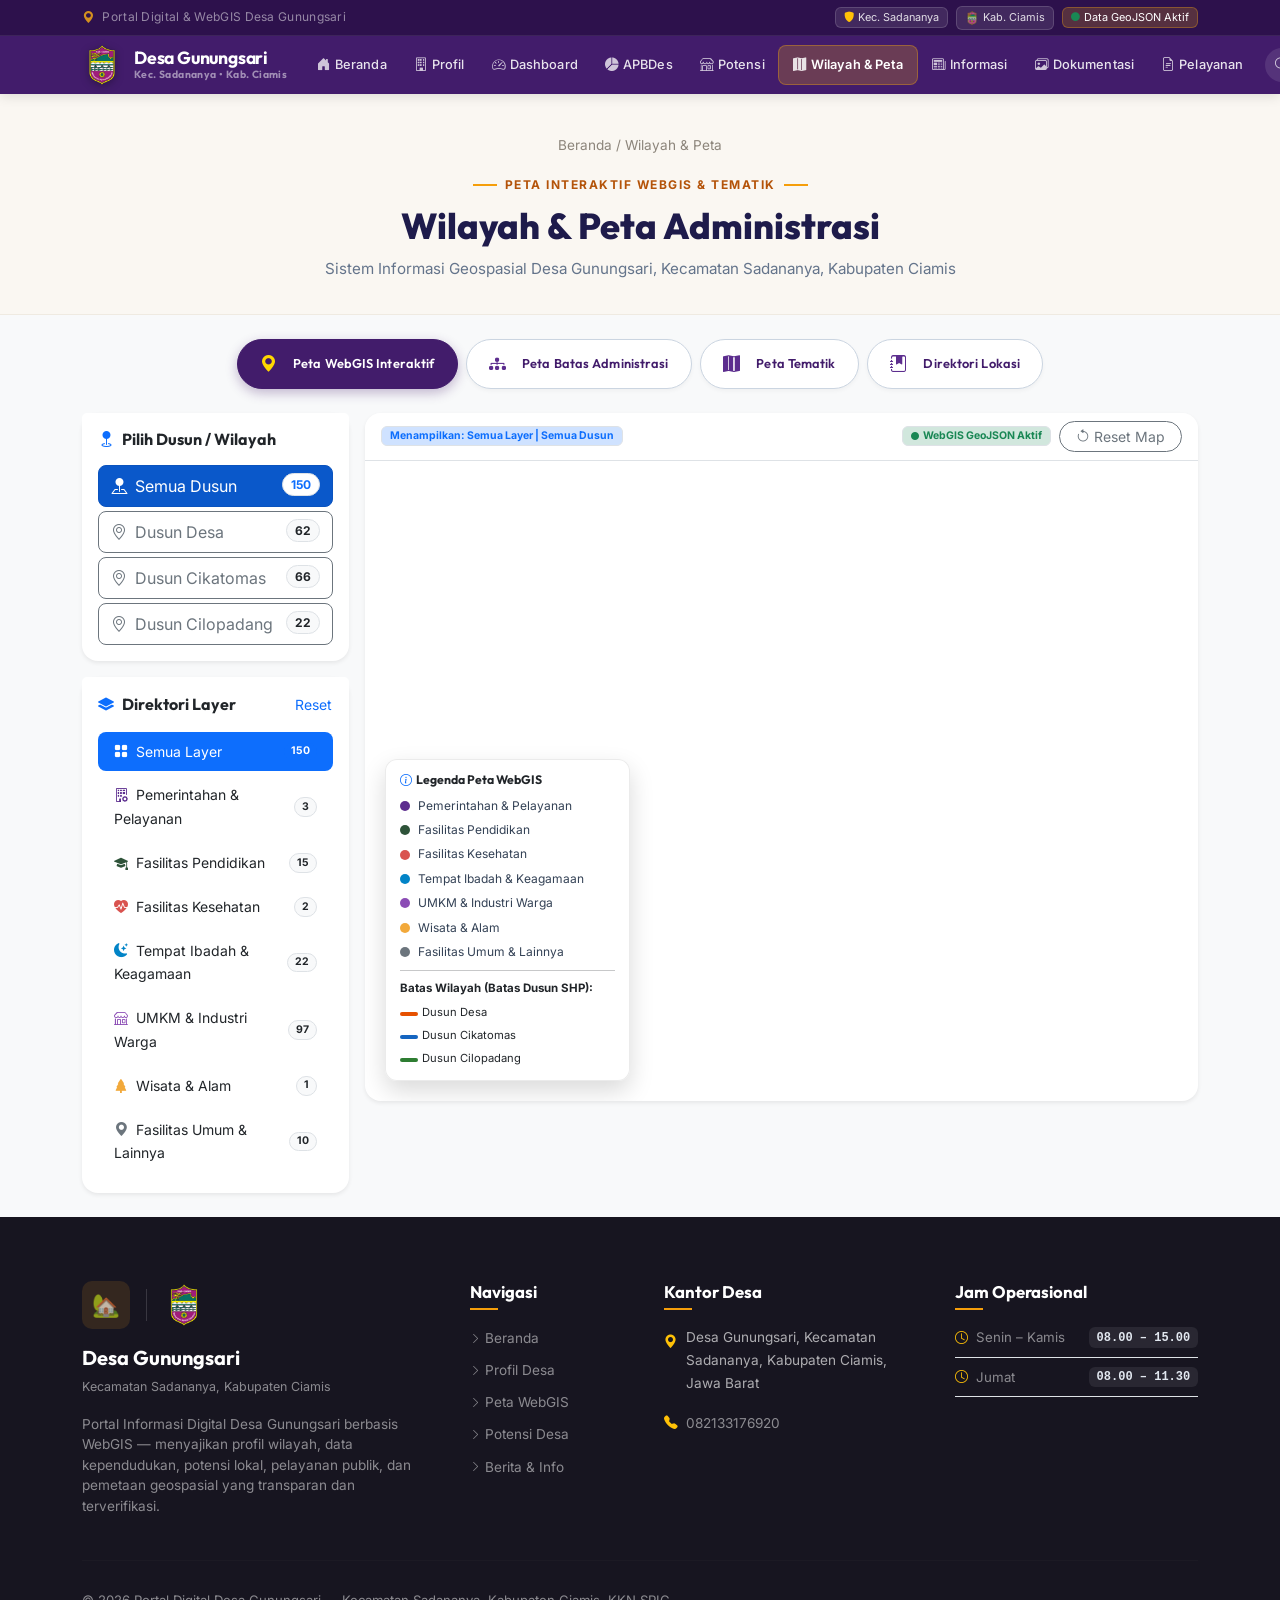
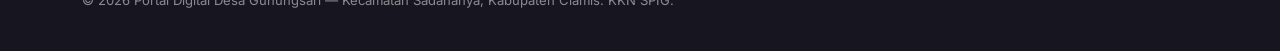
==== peta.html @ 6151893d "Upload website desa" ====
<!DOCTYPE html>
<html lang="id">
<head>
  <meta charset="UTF-8">
  <meta name="viewport" content="width=device-width, initial-scale=1.0">
  <meta name="description" content="Sistem Informasi Geospasial (WebGIS) Desa Gunungsari: Peta interaktif fasilitas umum, UMKM, direktori lokasi, batas dusun GeoJSON, dan poligon kerawanan longsor.">
  <meta name="keywords" content="WebGIS Desa Gunungsari, Peta Interaktif, Batas Dusun, Sadananya, Ciamis, Peta Tematik, UMKM, Fasilitas Umum">
  <meta name="robots" content="index, follow">
  <title>Portal WebGIS &amp; Peta Administrasi — Desa Gunungsari</title>

  <!-- Favicon -->
  <link rel="icon" href="data:image/svg+xml,<svg xmlns=%22http://www.w3.org/2000/svg%22 viewBox=%220 0 100 100%22><text y=%22.9em%22 font-size=%2280%22>🏡</text></svg>">

  <!-- Google Fonts: Outfit + Inter -->
  <link rel="preconnect" href="https://fonts.googleapis.com">
  <link rel="preconnect" href="https://fonts.gstatic.com" crossorigin>
  <link href="https://fonts.googleapis.com/css2?family=Inter:wght@300;400;500;600;700;800&family=Outfit:wght@400;500;600;700;800;900&display=swap" rel="stylesheet">

  <!-- Bootstrap 5 CSS -->
  <link href="https://cdn.jsdelivr.net/npm/bootstrap@5.3.3/dist/css/bootstrap.min.css" rel="stylesheet">

  <!-- Bootstrap Icons -->
  <link href="https://cdn.jsdelivr.net/npm/bootstrap-icons@1.11.3/font/bootstrap-icons.min.css" rel="stylesheet">

  <!-- Leaflet CSS -->
  <link rel="stylesheet" href="https://unpkg.com/leaflet@1.9.4/dist/leaflet.css" />
  <link rel="stylesheet" href="https://unpkg.com/leaflet.markercluster@1.5.3/dist/MarkerCluster.css" />
  <link rel="stylesheet" href="https://unpkg.com/leaflet.markercluster@1.5.3/dist/MarkerCluster.Default.css" />

  <!-- Proj4js: UTM to WGS84 reprojection -->
  <script src="https://cdnjs.cloudflare.com/ajax/libs/proj4js/2.9.0/proj4.min.js"></script>

  <!-- Custom CSS -->
  <link rel="stylesheet" href="assets/css/style.css">

  <style>
  .custom-gis-marker {
    background: transparent !important;
    border: none !important;
  }
  
  /* Permanent RT Label Style */
  .polygon-rt-label {
    background: transparent !important;
    border: none !important;
    color: #FFFFFF !important;
    font-weight: 900 !important;
    font-size: 12px !important;
    font-family: 'Outfit', 'Inter', sans-serif !important;
    text-shadow: 2px 2px 4px #000000, -2px -2px 4px #000000, 2px -2px 4px #000000, -2px 2px 4px #000000, 0 0 6px #000000 !important;
    padding: 0 !important;
    box-shadow: none !important;
    text-transform: uppercase !important;
    white-space: nowrap !important;
    pointer-events: none !important;
  }
  .polygon-rt-label::before { display: none !important; }
  
  .leaflet-popup-content-wrapper { border-radius: 12px; font-family: 'Inter', sans-serif; }
  
  /* Hero section styling */
  .peta-hero-section {
    background: #FAF7F2;
    padding: 2.5rem 0 2rem 0;
    border-bottom: 1px solid #EFEAE1;
  }
  .peta-breadcrumb {
    font-size: 0.85rem;
    color: #8C857B;
    margin-bottom: 0.75rem;
  }
  .peta-breadcrumb a {
    color: #8C857B;
    text-decoration: none;
  }
  .peta-breadcrumb a:hover {
    color: #2D114C;
  }
  .peta-subbadge {
    display: inline-flex;
    align-items: center;
    gap: 0.5rem;
    font-size: 0.75rem;
    font-weight: 700;
    letter-spacing: 1.5px;
    color: #B45309;
    text-transform: uppercase;
    margin-bottom: 0.5rem;
  }
  .peta-subbadge::before, .peta-subbadge::after {
    content: "";
    display: inline-block;
    width: 24px;
    height: 2px;
    background-color: #F59E0B;
  }
  .peta-hero-title {
    font-family: 'Outfit', sans-serif;
    font-weight: 800;
    font-size: 2.25rem;
    color: #1E1B4B;
    margin-bottom: 0.5rem;
  }
  .peta-hero-desc {
    color: #64748B;
    font-size: 0.95rem;
  }

  /* High Contrast Nav Tabs */
  #petaTabs .nav-link {
    background-color: #FFFFFF !important;
    color: #421C6B !important;
    border: 1px solid #CBD5E1 !important;
    font-weight: 600 !important;
    transition: all 0.2s ease-in-out !important;
    box-shadow: 0 2px 4px rgba(0,0,0,0.04) !important;
  }
  #petaTabs .nav-link i {
    color: #5C2D8E !important;
  }
  #petaTabs .nav-link:hover {
    background-color: #F1F5F9 !important;
    color: #2D114C !important;
    border-color: #94A3B8 !important;
  }
  #petaTabs .nav-link.active {
    background-color: #421C6B !important;
    color: #FFFFFF !important;
    border-color: #421C6B !important;
    box-shadow: 0 4px 12px rgba(66, 28, 107, 0.3) !important;
  }
  #petaTabs .nav-link.active i {
    color: #FFD700 !important;
  }
  
  .legend-card-map {
    position: absolute;
    bottom: 20px;
    left: 20px;
    z-index: 1000;
    width: 245px;
    background: rgba(255, 255, 255, 0.95);
    backdrop-filter: blur(8px);
    border-radius: 12px;
    box-shadow: 0 10px 25px rgba(0,0,0,0.15);
    border: 1px solid rgba(0,0,0,0.08);
    padding: 12px 14px;
  }
  .legend-item-row {
    display: flex;
    align-items: center;
    gap: 8px;
    font-size: 0.75rem;
    color: #334155;
    margin-bottom: 4px;
  }
  .legend-color-dot {
    width: 10px;
    height: 10px;
    border-radius: 50%;
    display: inline-block;
    flex-shrink: 0;
  }
  .map-preview-frame {
    background: #0F172A;
    border-radius: 16px;
    padding: 12px;
    position: relative;
    overflow: hidden;
    box-shadow: 0 12px 30px rgba(0,0,0,0.25);
  }
  .map-preview-img {
    width: 100%;
    height: auto;
    max-height: 650px;
    object-fit: contain;
    border-radius: 8px;
    background: #1E293B;
    transition: transform 0.3s ease;
  }
  .map-preview-img:hover {
    cursor: zoom-in;
  }
  </style>
</head>
<body>

<!-- Sticky Header Wrapper -->
<div class="sticky-top-wrapper" style="position:sticky; top:0; z-index:1030;">
  <div class="navbar-topbar" style="background-color:#2D114C; border-bottom:1px solid rgba(255,255,255,0.08); padding:0.35rem 0;">
    <div class="container-fluid container-xl d-flex justify-content-between align-items-center">
      <small class="text-white-50 d-flex align-items-center gap-2" style="font-size:0.75rem; letter-spacing:0.3px;">
        <i class="bi bi-geo-alt-fill text-gold" style="font-size:0.75rem;"></i>
        Portal Digital &amp; WebGIS Desa Gunungsari
      </small>
      <div class="d-flex align-items-center gap-2">
        <span class="badge fw-normal py-1 px-2 d-none d-sm-inline-flex align-items-center gap-1" style="font-size:0.68rem; background:rgba(255,255,255,0.1); border:1px solid rgba(255,255,255,0.15); color:rgba(255,255,255,0.85);">
          <i class="bi bi-shield-fill text-warning" style="font-size:0.65rem;"></i>Kec. Sadananya
        </span>
        <span class="badge fw-normal py-1 px-2 d-none d-sm-inline-flex align-items-center gap-1" style="font-size:0.68rem; background:rgba(255,255,255,0.1); border:1px solid rgba(255,255,255,0.15); color:rgba(255,255,255,0.85);">
          <img src="assets/img/logo-ciamis.png" alt="Ciamis" style="height:14px; max-height:14px; width:auto; vertical-align:middle;">
          Kab. Ciamis
        </span>
        <span class="badge fw-normal py-1 px-2 d-inline-flex align-items-center gap-1" style="font-size:0.68rem; background:rgba(212,144,31,0.25); border:1px solid rgba(212,144,31,0.4); color:#FFFFFF;">
          <i class="bi bi-circle-fill text-success" style="font-size:0.55rem;"></i>Data GeoJSON Aktif
        </span>
      </div>
    </div>
  </div>

  <nav class="navbar navbar-expand-xl navbar-dark" id="mainNavbar" style="background-color:#421C6B !important; padding:0.55rem 0;">
    <div class="container-fluid container-xl">
      <a class="navbar-brand py-0 d-flex align-items-center gap-2" href="index.html">
        <img src="assets/img/logo-ciamis.png" alt="Logo Desa Gunungsari" style="height:40px; max-height:40px; width:auto; filter:drop-shadow(0 2px 4px rgba(0,0,0,0.3));" class="me-1">
        <div class="d-flex flex-column lh-1">
          <span class="fw-bold text-white font-outfit" style="font-size:1.1rem; letter-spacing:-0.2px;">Desa Gunungsari</span>
          <small class="text-white-50" style="font-size:0.65rem; letter-spacing:0.4px; margin-top:3px;">Kec. Sadananya &bull; Kab. Ciamis</small>
        </div>
      </a>

      <button class="navbar-toggler border-0 p-2" type="button" data-bs-toggle="collapse" data-bs-target="#mainNav">
        <span class="navbar-toggler-icon"></span>
      </button>

      <div class="collapse navbar-collapse" id="mainNav">
        <ul class="navbar-nav mx-auto align-items-xl-center my-2 my-xl-0">
          <li class="nav-item"><a class="nav-link" href="index.html"><i class="bi bi-house-door-fill me-1"></i>Beranda</a></li>
          <li class="nav-item"><a class="nav-link" href="profil.html"><i class="bi bi-building me-1"></i>Profil</a></li>
          <li class="nav-item"><a class="nav-link" href="dashboard.html"><i class="bi bi-speedometer2 me-1"></i>Dashboard</a></li>
          <li class="nav-item"><a class="nav-link" href="apbdes.html"><i class="bi bi-pie-chart-fill me-1"></i>APBDes</a></li>
          <li class="nav-item"><a class="nav-link" href="potensi.html"><i class="bi bi-shop me-1"></i>Potensi</a></li>
          <li class="nav-item"><a class="nav-link active" href="peta.html"><i class="bi bi-map-fill me-1"></i>Wilayah &amp; Peta</a></li>
          <li class="nav-item"><a class="nav-link" href="informasi.html"><i class="bi bi-newspaper me-1"></i>Informasi</a></li>
          <li class="nav-item"><a class="nav-link" href="dokumentasi.html"><i class="bi bi-images me-1"></i>Dokumentasi</a></li>
          <li class="nav-item"><a class="nav-link" href="pelayanan.html"><i class="bi bi-file-earmark-text me-1"></i>Pelayanan</a></li>
        </ul>

        <div class="d-flex align-items-center gap-2 mt-2 mt-xl-0 ms-xl-2">
          <a class="nav-link nav-search-btn me-1" href="search.html" title="Cari di Portal"><i class="bi bi-search"></i></a>
          <a class="nav-link navbar-cta ms-xl-1" href="kontak.html"><i class="bi bi-envelope-fill me-1"></i>Kontak</a>
        </div>
      </div>
    </div>
  </nav>
</div>

<!-- Header Hero Title -->
<section class="peta-hero-section text-center">
  <div class="container-fluid container-xl">
    <div class="peta-breadcrumb">
      <a href="index.html">Beranda</a> / <span>Wilayah &amp; Peta</span>
    </div>
    <div class="peta-subbadge">PETA INTERAKTIF WEBGIS &amp; TEMATIK</div>
    <h1 class="peta-hero-title">Wilayah &amp; Peta Administrasi</h1>
    <p class="peta-hero-desc mb-0">Sistem Informasi Geospasial Desa Gunungsari, Kecamatan Sadananya, Kabupaten Ciamis</p>
  </div>
</section>

<!-- Tabs Container -->
<section class="py-4">
  <div class="container-fluid container-xl">

    <!-- Nav Tabs -->
    <ul class="nav nav-pills justify-content-center gap-2 mb-4 flex-wrap" id="petaTabs" role="tablist">
      <li class="nav-item" role="presentation">
        <button class="nav-link active rounded-pill px-4 fw-semibold shadow-sm" id="webgis-tab" data-bs-toggle="tab" data-bs-target="#webgis-pane" type="button" role="tab">
          <i class="bi bi-geo-alt-fill me-2"></i>Peta WebGIS Interaktif
        </button>
      </li>
      <li class="nav-item" role="presentation">
        <button class="nav-link rounded-pill px-4 fw-semibold shadow-sm" id="admin-tab" data-bs-toggle="tab" data-bs-target="#admin-pane" type="button" role="tab">
          <i class="bi bi-diagram-3-fill me-2"></i>Peta Batas Administrasi
        </button>
      </li>
      <li class="nav-item" role="presentation">
        <button class="nav-link rounded-pill px-4 fw-semibold shadow-sm" id="tematik-tab" data-bs-toggle="tab" data-bs-target="#tematik-pane" type="button" role="tab">
          <i class="bi bi-map-fill me-2"></i>Peta Tematik
        </button>
      </li>
      <li class="nav-item" role="presentation">
        <button class="nav-link rounded-pill px-4 fw-semibold shadow-sm" id="direktori-tab" data-bs-toggle="tab" data-bs-target="#direktori-pane" type="button" role="tab">
          <i class="bi bi-journal-bookmark-fill me-2"></i>Direktori Lokasi
        </button>
      </li>
    </ul>

    <div class="tab-content" id="petaTabsContent">

      <!-- TAB 1: PETA WEBGIS INTERAKTIF -->
      <div class="tab-pane fade show active" id="webgis-pane" role="tabpanel">

        <div class="row g-3">
          <!-- Sidebar Filters -->
          <div class="col-lg-3">
            <!-- Card 1: Dusun Filter -->
            <div class="card border-0 shadow-sm rounded-4 mb-3">
              <div class="card-header bg-white py-3 border-bottom-0">
                <h6 class="fw-bold mb-0 text-dark"><i class="bi bi-geo-fill text-primary me-2"></i>Pilih Dusun / Wilayah</h6>
              </div>
              <div class="card-body pt-0">
                <div class="d-grid gap-1" id="dusunBtnGroup">
                  <button class="btn btn-primary py-2 text-start rounded-3 btn-dusun-item d-flex justify-content-between align-items-center active" data-dusun="semua">
                    <span><i class="bi bi-pin-map-fill me-2"></i>Semua Dusun</span>
                    <span class="badge bg-white text-primary border rounded-pill" id="badgeDusunSemua">150</span>
                  </button>
                  <button class="btn btn-outline-secondary py-2 text-start rounded-3 btn-dusun-item d-flex justify-content-between align-items-center" data-dusun="Dusun Desa">
                    <span><i class="bi bi-geo-alt me-2"></i>Dusun Desa</span>
                    <span class="badge bg-light text-dark border rounded-pill" id="badgeDusunDesa">62</span>
                  </button>
                  <button class="btn btn-outline-secondary py-2 text-start rounded-3 btn-dusun-item d-flex justify-content-between align-items-center" data-dusun="Dusun Cikatomas">
                    <span><i class="bi bi-geo-alt me-2"></i>Dusun Cikatomas</span>
                    <span class="badge bg-light text-dark border rounded-pill" id="badgeDusunCikatomas">65</span>
                  </button>
                  <button class="btn btn-outline-secondary py-2 text-start rounded-3 btn-dusun-item d-flex justify-content-between align-items-center" data-dusun="Dusun Cilopadang">
                    <span><i class="bi bi-geo-alt me-2"></i>Dusun Cilopadang</span>
                    <span class="badge bg-light text-dark border rounded-pill" id="badgeDusunCilopadang">23</span>
                  </button>
                </div>
              </div>
            </div>

            <!-- Card 2: Layer Directory Filter -->
            <div class="card border-0 shadow-sm rounded-4">
              <div class="card-header bg-white py-3 border-bottom-0 d-flex justify-content-between align-items-center">
                <h6 class="fw-bold mb-0 text-dark"><i class="bi bi-layers-fill text-primary me-2"></i>Direktori Layer</h6>
                <button class="btn btn-sm btn-link text-decoration-none p-0 small" id="btnResetAllFilters">Reset</button>
              </div>
              <div class="card-body pt-0">
                <div class="list-group list-group-flush border-0" id="katFilterGroup">
                  <button class="list-group-item list-group-item-action d-flex justify-content-between align-items-center rounded-3 border-0 mb-1 active btn-kat-item" data-kat="semua">
                    <span><i class="bi bi-grid-fill me-2"></i>Semua Layer</span>
                    <span class="badge bg-primary rounded-pill" id="badgeSemuaCount">150</span>
                  </button>
                  <button class="list-group-item list-group-item-action d-flex justify-content-between align-items-center rounded-3 border-0 mb-1 btn-kat-item" data-kat="pemerintahan">
                    <span><i class="bi bi-building-gear me-2" style="color:#5C2D8E;"></i>Pemerintahan &amp; Pelayanan</span>
                    <span class="badge bg-light text-dark border rounded-pill" id="badgePemCount">4</span>
                  </button>
                  <button class="list-group-item list-group-item-action d-flex justify-content-between align-items-center rounded-3 border-0 mb-1 btn-kat-item" data-kat="pendidikan">
                    <span><i class="bi bi-mortarboard-fill me-2" style="color:#2E5339;"></i>Fasilitas Pendidikan</span>
                    <span class="badge bg-light text-dark border rounded-pill" id="badgePendCount">15</span>
                  </button>
                  <button class="list-group-item list-group-item-action d-flex justify-content-between align-items-center rounded-3 border-0 mb-1 btn-kat-item" data-kat="kesehatan">
                    <span><i class="bi bi-heart-pulse-fill me-2" style="color:#D9534F;"></i>Fasilitas Kesehatan</span>
                    <span class="badge bg-light text-dark border rounded-pill" id="badgeKesCount">1</span>
                  </button>
                  <button class="list-group-item list-group-item-action d-flex justify-content-between align-items-center rounded-3 border-0 mb-1 btn-kat-item" data-kat="keagamaan">
                    <span><i class="bi bi-moon-stars-fill me-2" style="color:#0284C7;"></i>Tempat Ibadah &amp; Keagamaan</span>
                    <span class="badge bg-light text-dark border rounded-pill" id="badgeAgamaCount">22</span>
                  </button>
                  <button class="list-group-item list-group-item-action d-flex justify-content-between align-items-center rounded-3 border-0 mb-1 btn-kat-item" data-kat="umkm">
                    <span><i class="bi bi-shop me-2" style="color:#8B4CB5;"></i>UMKM &amp; Industri Warga</span>
                    <span class="badge bg-light text-dark border rounded-pill" id="badgeUmkmCount">93</span>
                  </button>
                  <button class="list-group-item list-group-item-action d-flex justify-content-between align-items-center rounded-3 border-0 mb-1 btn-kat-item" data-kat="wisata">
                    <span><i class="bi bi-tree-fill me-2" style="color:#F2A93B;"></i>Wisata &amp; Alam</span>
                    <span class="badge bg-light text-dark border rounded-pill" id="badgeWisataCount">4</span>
                  </button>
                  <button class="list-group-item list-group-item-action d-flex justify-content-between align-items-center rounded-3 border-0 mb-1 btn-kat-item" data-kat="fasilitas_umum">
                    <span><i class="bi bi-geo-alt-fill me-2" style="color:#6C757D;"></i>Fasilitas Umum &amp; Lainnya</span>
                    <span class="badge bg-light text-dark border rounded-pill" id="badgeFasumCount">11</span>
                  </button>
                </div>
              </div>
            </div>
          </div>

          <!-- Main Interactive Map Canvas -->
          <div class="col-lg-9">
            <div class="card border-0 shadow-sm rounded-4 overflow-hidden position-relative">
              <div class="card-header bg-white py-2 px-3 d-flex justify-content-between align-items-center border-bottom">
                <div class="d-flex align-items-center gap-2">
                  <span class="badge bg-primary-subtle text-primary border px-2 py-1" id="activeFilterLabel">Menampilkan: Semua Layer | Semua Dusun</span>
                </div>
                <div class="d-flex align-items-center gap-2">
                  <span class="badge bg-success-subtle text-success border px-2 py-1"><i class="bi bi-circle-fill me-1" style="font-size:0.5rem;"></i>WebGIS GeoJSON Aktif</span>
                  <button class="btn btn-sm btn-outline-secondary rounded-pill px-3" id="btnResetMap"><i class="bi bi-arrow-counterclockwise me-1"></i>Reset Map</button>
                </div>
              </div>

              <!-- Map Container -->
              <div id="mapContainer" style="height: 640px; width: 100%; position: relative;"></div>

              <!-- Floating Map Legend -->
              <div class="legend-card-map">
                <h6 class="fw-bold mb-2 small text-dark d-flex align-items-center gap-1"><i class="bi bi-info-circle text-primary"></i>Legenda Peta WebGIS</h6>
                <div class="legend-item-row"><span class="legend-color-dot" style="background:#5C2D8E;"></span><span>Pemerintahan &amp; Pelayanan</span></div>
                <div class="legend-item-row"><span class="legend-color-dot" style="background:#2E5339;"></span><span>Fasilitas Pendidikan</span></div>
                <div class="legend-item-row"><span class="legend-color-dot" style="background:#D9534F;"></span><span>Fasilitas Kesehatan</span></div>
                <div class="legend-item-row"><span class="legend-color-dot" style="background:#0284C7;"></span><span>Tempat Ibadah &amp; Keagamaan</span></div>
                <div class="legend-item-row"><span class="legend-color-dot" style="background:#8B4CB5;"></span><span>UMKM &amp; Industri Warga</span></div>
                <div class="legend-item-row"><span class="legend-color-dot" style="background:#F2A93B;"></span><span>Wisata &amp; Alam</span></div>
                <div class="legend-item-row"><span class="legend-color-dot" style="background:#6C757D;"></span><span>Fasilitas Umum &amp; Lainnya</span></div>
                <hr class="my-2">
                <div class="fw-bold text-dark mb-1" style="font-size:0.72rem;">Batas Wilayah (Batas Dusun SHP):</div>
                <div class="d-flex flex-column gap-1" style="font-size:0.7rem;">
                  <span><span style="display:inline-block;width:18px;height:4px;background:#E65100;border-radius:2px;margin-right:4px;"></span>Dusun Desa</span>
                  <span><span style="display:inline-block;width:18px;height:4px;background:#1565C0;border-radius:2px;margin-right:4px;"></span>Dusun Cikatomas</span>
                  <span><span style="display:inline-block;width:18px;height:4px;background:#2E7D32;border-radius:2px;margin-right:4px;"></span>Dusun Cilopadang</span>
                </div>
              </div>

            </div>
          </div>
        </div>

      </div>

      <!-- TAB 2: PETA BATAS ADMINISTRASI -->
      <div class="tab-pane fade" id="admin-pane" role="tabpanel">
        <div class="card border-0 shadow-sm rounded-4 mb-4">
          <div class="card-header bg-white py-3 d-flex justify-content-between align-items-center flex-wrap gap-2">
            <div>
              <h5 class="fw-bold mb-0 text-dark"><i class="bi bi-diagram-3 text-primary me-2"></i>Peta Batas Administrasi Dusun &amp; RT</h5>
              <small class="text-muted">Interaktif SHP Spasial &amp; Cetak Resmi Peta Batas RT RW Tahun 2026</small>
            </div>

            <!-- Version Switcher -->
            <div class="btn-group rounded-pill p-1 bg-light border" role="group">
              <button type="button" class="btn btn-sm rounded-pill btn-primary px-3 active" id="btnModeInteraktif">
                <i class="bi bi-globe me-1"></i>1. Versi Interaktif WebGIS
              </button>
              <button type="button" class="btn btn-sm rounded-pill btn-outline-secondary px-3" id="btnModeStatis">
                <i class="bi bi-file-earmark-image me-1"></i>2. Versi Peta Statis (Cetak Resmi)
              </button>
            </div>
          </div>

          <div class="card-body p-4">

            <!-- Sub-Pane 1: Versi Interaktif -->
            <div id="viewBatasInteraktif">
              <div class="alert alert-info border-0 rounded-3 d-flex align-items-center gap-2 mb-3">
                <i class="bi bi-info-circle-fill fs-5"></i>
                <div>Data peta interaktif memuat seluruh file Shapefile (SHP): Batas Desa, Batas Dusun, Batas RT (RT 001 - RT 022), dan Batas RW. Gunakan kontrol layer di kanan atas peta untuk menyalakan/mematikan layer.</div>
              </div>
              <div id="mapBatasAdmin" style="height: 580px; width: 100%; border-radius: 16px;"></div>
            </div>

            <!-- Sub-Pane 2: Versi Statis (Peta Cetak Resmi) -->
            <div id="viewBatasStatis" class="d-none">
              <div class="d-flex justify-content-between align-items-center mb-3 flex-wrap gap-2">
                <div>
                  <h5 class="fw-bold text-dark mb-1" id="titleBatasStatis">Peta Batas RT RW Tahun 2026</h5>
                  <p class="text-muted small mb-0">Peta Statis Hasil Pengukuran Administrasi Resmi Desa Gunungsari</p>
                </div>
                <div class="d-flex gap-2">
                  <a id="btnDownloadBatasPDF" href="data/Peta Batas/Peta Batas RT RW Tahun 2026.pdf" target="_blank" class="btn btn-danger rounded-pill px-3 shadow-sm">
                    <i class="bi bi-file-earmark-pdf-fill me-1"></i>Unduh Berkas PDF
                  </a>
                  <button id="btnViewBatasHD" class="btn btn-outline-primary rounded-pill px-3 shadow-sm" onclick="openMapModal('assets/uploads/peta_gambar/Peta Batas RT RW Tahun 2026.png', 'Peta Batas RT RW Tahun 2026')">
                    <i class="bi bi-arrows-angle-expand me-1"></i>Perbesar HD
                  </button>
                </div>
              </div>

              <!-- Static Map Quick Nav Pills -->
              <div class="d-flex gap-2 mb-3 flex-wrap">
                <button class="btn btn-sm btn-primary rounded-pill px-3 btn-statis-switch active" data-title="Peta Batas RT RW Tahun 2026" data-img="assets/uploads/peta_gambar/Peta Batas RT RW Tahun 2026.png" data-pdf="data/Peta Batas/Peta Batas RT RW Tahun 2026.pdf">
                  Peta Batas RT RW 2026
                </button>
                <button class="btn btn-sm btn-outline-secondary rounded-pill px-3 btn-statis-switch" data-title="Peta Batas RW Tahun 2026" data-img="assets/uploads/peta_gambar/Peta Batas RW Tahun 2026.png" data-pdf="data/Peta Batas/Peta Batas RW Tahun 2026.pdf">
                  Peta Batas RW 2026
                </button>
                <button class="btn btn-sm btn-outline-secondary rounded-pill px-3 btn-statis-switch" data-title="Peta Batas Dusun Tahun 2026" data-img="assets/uploads/peta_gambar/Peta Batas Dusun Tahun 2026.png" data-pdf="data/Peta Batas/Peta Batas Dusun Tahun 2026.pdf">
                  Peta Batas Dusun 2026
                </button>
                <button class="btn btn-sm btn-outline-secondary rounded-pill px-3 btn-statis-switch" data-title="Peta Batas Desa Tahun 2026" data-img="assets/uploads/peta_gambar/Peta Batas Desa Tahun 2026.png" data-pdf="data/Peta Batas/Peta Batas Desa Tahun 2026.pdf">
                  Peta Batas Desa 2026
                </button>
              </div>

              <div class="map-preview-frame text-center">
                <img id="imgBatasStatisPreview" src="assets/uploads/peta_gambar/Peta Batas RT RW Tahun 2026.png" alt="Peta Batas RT RW Tahun 2026" class="map-preview-img img-fluid" onclick="openMapModal(this.src, document.getElementById('titleBatasStatis').textContent)">
              </div>
            </div>

          </div>
        </div>
      </div>

      <!-- TAB 3: PETA TEMATIK -->
      <div class="tab-pane fade" id="tematik-pane" role="tabpanel">
        <div class="card border-0 shadow-sm rounded-4 mb-4">
          <div class="card-header bg-white py-3 border-bottom d-flex justify-content-between align-items-center flex-wrap gap-2">
            <div>
              <h5 class="fw-bold mb-0 text-dark"><i class="bi bi-map-fill text-primary me-2"></i>Peta Tematik &amp; Administrasi Desa Gunungsari</h5>
              <p class="text-muted small mb-0 mt-1">Pilih nama peta dari alat seleksi di bawah untuk menampilkan gambar preview HD dan mengunduh format PDF original.</p>
            </div>
            <span class="badge bg-primary-subtle text-primary border px-3 py-2 rounded-pill"><i class="bi bi-layers-fill me-1"></i>13 Berkas Peta Tersedia</span>
          </div>
          <div class="card-body p-4">

            <!-- Selection Tools Card -->
            <div class="card border-0 bg-light rounded-4 p-3 mb-4 border">
              <div class="row g-3 align-items-center">
                <div class="col-lg-5">
                  <label for="selectMapTematik" class="form-label fw-bold text-dark small mb-1"><i class="bi bi-card-checklist text-primary me-1"></i>Pilih Nama Peta Tematik:</label>
                  <select id="selectMapTematik" class="form-select form-select-lg rounded-3 shadow-sm border-primary" style="font-size:0.95rem;">
                    <optgroup label="PETA BATAS ADMINISTRASI">
                      <option value="peta_rt_rw_2026" selected>Peta Batas RT RW Tahun 2026</option>
                      <option value="peta_rw_2026">Peta Batas RW Tahun 2026</option>
                      <option value="peta_dusun_2026">Peta Batas Dusun Tahun 2026</option>
                      <option value="peta_desa_2026">Peta Batas Desa Tahun 2026</option>
                    </optgroup>
                    <optgroup label="PETA PERSEBARAN FASILITAS UMUM">
                      <option value="fasum_desa">Peta Persebaran Fasilitas Umum Desa Gunungsari</option>
                      <option value="fasum_dusun_desa">Peta Persebaran Fasilitas Umum Dusun Desa</option>
                      <option value="fasum_cikatomas">Peta Persebaran Fasilitas Umum Dusun Cikatomas</option>
                      <option value="fasum_cilopadang">Peta Persebaran Fasilitas Umum Dusun Cilopadang</option>
                    </optgroup>
                    <optgroup label="PETA PERSEBARAN UMKM">
                      <option value="umkm_desa">UMKM Desa Gunungsari</option>
                      <option value="umkm_dusun_desa">UMKM Dusun Desa</option>
                      <option value="umkm_cikatomas">UMKM Dusun Cikatomas</option>
                      <option value="umkm_cilopadang">UMKM Dusun Cilopadang</option>
                    </optgroup>
                    <optgroup label="PETA TEMATIK BENCANA">
                      <option value="longsor">Peta Bahaya Longsor</option>
                    </optgroup>
                  </select>
                </div>
                
                <div class="col-lg-7">
                  <label class="form-label fw-bold text-dark small mb-1"><i class="bi bi-filter me-1 text-primary"></i>Kategori Peta Fast-Filter:</label>
                  <div class="d-flex gap-2 flex-wrap" id="tematikCatNav">
                    <button class="btn btn-sm btn-primary rounded-pill px-3 active btn-tematik-cat" data-cat="all">Semua</button>
                    <button class="btn btn-sm btn-outline-secondary rounded-pill px-3 btn-tematik-cat" data-cat="batas">Batas Administrasi</button>
                    <button class="btn btn-sm btn-outline-secondary rounded-pill px-3 btn-tematik-cat" data-cat="fasum">Fasilitas Umum</button>
                    <button class="btn btn-sm btn-outline-secondary rounded-pill px-3 btn-tematik-cat" data-cat="umkm">UMKM</button>
                    <button class="btn btn-sm btn-outline-secondary rounded-pill px-3 btn-tematik-cat" data-cat="longsor">Bahaya Longsor</button>
                  </div>
                </div>
              </div>
            </div>

            <!-- Active Map Viewer Canvas -->
            <div class="card border-0 shadow-sm rounded-4 p-4 border" style="background:#FAF9F6;">
              <div class="d-flex justify-content-between align-items-center mb-3 flex-wrap gap-2">
                <div>
                  <span class="badge bg-primary rounded-pill px-3 py-1 mb-1" id="activeMapCatBadge">Batas Administrasi</span>
                  <h4 class="fw-bold text-dark font-outfit mb-0" id="activeMapTitle">Peta Batas RT RW Tahun 2026</h4>
                  <small class="text-muted" id="activeMapDesc">Peta batas RT dan RW wilayah Desa Gunungsari tahun 2026</small>
                </div>
                <div class="d-flex gap-2">
                  <a id="btnTematikDownloadPdf" href="data/Peta Batas/Peta Batas RT RW Tahun 2026.pdf" target="_blank" class="btn btn-danger rounded-pill px-4 py-2 shadow-sm font-outfit fw-semibold">
                    <i class="bi bi-file-earmark-pdf-fill me-2"></i>Unduh Format PDF
                  </a>
                  <button id="btnTematikExpand" class="btn btn-outline-dark rounded-pill px-3 py-2 shadow-sm" onclick="openMapModal(document.getElementById('imgTematikPreview').src, document.getElementById('activeMapTitle').textContent)">
                    <i class="bi bi-fullscreen me-1"></i>Perbesar HD
                  </button>
                </div>
              </div>

              <div class="map-preview-frame text-center">
                <img id="imgTematikPreview" src="assets/uploads/peta_gambar/Peta Batas RT RW Tahun 2026.png" alt="Preview Peta Tematik" class="map-preview-img img-fluid" onclick="openMapModal(this.src, document.getElementById('activeMapTitle').textContent)">
              </div>
            </div>

          </div>
        </div>
      </div>

      <!-- TAB 4: DIREKTORI LOKASI -->
      <div class="tab-pane fade" id="direktori-pane" role="tabpanel">
        <div class="card border-0 shadow-sm rounded-4 p-4">
          <div class="d-flex justify-content-between align-items-center mb-3 flex-wrap gap-2">
            <div>
              <h4 class="fw-bold mb-0 text-dark"><i class="bi bi-journal-bookmark text-primary me-2"></i>Direktori Lokasi &amp; Fasilitas Publik</h4>
              <small class="text-muted">Daftar spasial UMKM dan Fasilitas Umum Desa Gunungsari (Data GeoJSON UMKM &amp; Fasum)</small>
            </div>
            <div class="d-flex gap-2 align-items-center">
              <input type="text" id="searchDir" class="form-control form-control-md rounded-pill shadow-sm" placeholder="Cari nama lokasi atau dusun..." style="min-width: 280px;">
            </div>
          </div>

          <div class="table-responsive">
            <table class="table table-hover align-middle mb-0" id="dirTable">
              <thead class="table-light">
                <tr>
                  <th style="width:30%;">Nama Lokasi</th>
                  <th style="width:20%;">Kategori</th>
                  <th style="width:20%;">Dusun / Wilayah</th>
                  <th style="width:20%;">Keterangan</th>
                  <th style="width:10%;" class="text-end">Aksi</th>
                </tr>
              </thead>
              <tbody id="dirTableBody">
                <!-- JS Populated -->
              </tbody>
            </table>
          </div>
        </div>
      </div>

    </div>
  </div>
</section>

<!-- Modal Detail Lokasi Popup -->
<div class="modal fade" id="modalDetailLokasi" tabindex="-1" aria-hidden="true">
  <div class="modal-dialog modal-dialog-centered">
    <div class="modal-content border-0 shadow-lg rounded-4 overflow-hidden">
      <div class="modal-header text-white" id="modalHeaderBg" style="background:#5C2D8E;">
        <h5 class="modal-title font-outfit fw-bold d-flex align-items-center gap-2">
          <i id="modalIconClass" class="bi bi-geo-alt-fill"></i>
          <span id="modalNamaLokasi">Detail Lokasi</span>
        </h5>
        <button type="button" class="btn-close btn-close-white" data-bs-dismiss="modal" aria-label="Close"></button>
      </div>
      <div class="modal-body p-4">
        <div class="mb-3 d-flex align-items-center justify-content-between">
          <span class="badge bg-primary rounded-pill px-3 py-1" id="modalKategoriLabel">UMKM</span>
          <small class="text-muted fw-semibold" id="modalDusunVal">Dusun Desa</small>
        </div>

        <div id="modalLongsorAlert" class="alert d-none rounded-3 mb-3">
          <div class="fw-bold" id="modalLongsorLevel">🔴 Tingkat Kerawanan TINGGI</div>
          <small id="modalLongsorNote">Zona ini memiliki risiko longsor yang tinggi.</small>
        </div>

        <p class="text-muted mb-3" id="modalDeskripsiVal">Deskripsi lokasi...</p>

        <div class="bg-light p-3 rounded-3 border mb-3">
          <small class="text-muted d-block mb-1">Koordinat GPS (WGS84):</small>
          <strong class="font-monospace text-dark" id="modalKoordinat">-7.256000, 108.305000</strong>
        </div>

        <div class="d-grid">
          <a href="#" id="btnGoogleMaps" target="_blank" class="btn btn-outline-primary rounded-pill py-2 fw-semibold">
            <i class="bi bi-google me-2"></i>Buka di Google Maps
          </a>
        </div>
      </div>
    </div>
  </div>
</div>

<!-- Modal Image Fullscreen Lightbox -->
<div class="modal fade" id="modalViewImageHD" tabindex="-1" aria-hidden="true">
  <div class="modal-dialog modal-xl modal-dialog-centered">
    <div class="modal-content bg-dark border-0 rounded-4 overflow-hidden">
      <div class="modal-header border-bottom border-secondary text-white py-2">
        <h6 class="modal-title font-outfit fw-bold" id="modalImageHDTitle">Preview Gambar Peta HD</h6>
        <button type="button" class="btn-close btn-close-white" data-bs-dismiss="modal" aria-label="Close"></button>
      </div>
      <div class="modal-body text-center p-2" style="background:#0F172A;">
        <img id="imgHDSource" src="" alt="Map Fullscreen" class="img-fluid rounded" style="max-height:85vh; object-fit:contain;">
      </div>
    </div>
  </div>
</div>

<!-- Footer -->
<footer class="footer-section" role="contentinfo" style="background-color:#171520; color:rgba(255,255,255,0.7); padding-top:4rem; padding-bottom:2.5rem;">
  <div class="container-fluid container-xl">
    <div class="row g-4 g-lg-5 mb-4">
      <div class="col-lg-4 col-md-6">
        <div class="d-flex align-items-center gap-3 mb-3">
          <div style="width:48px; height:48px; background:rgba(212,144,31,0.15); border-radius:10px; display:flex; align-items:center; justify-content:center; font-size:1.4rem; flex-shrink:0;">🏡</div>
          <div style="width:1px; height:32px; background:rgba(255,255,255,0.15);"></div>
          <img src="assets/img/logo-ciamis.png" alt="Logo Kabupaten Ciamis" style="height:42px; width:auto;" title="Kabupaten Ciamis">
        </div>
        <div class="mb-3">
          <h5 class="text-white fw-bold font-outfit mb-1" style="font-size:1.25rem;">Desa Gunungsari</h5>
          <small class="text-white-50" style="font-size:0.78rem;">Kecamatan Sadananya, Kabupaten Ciamis</small>
        </div>
        <p class="small text-white-50 lh-base mb-3" style="font-size:0.85rem;">
          Portal Informasi Digital Desa Gunungsari berbasis WebGIS — menyajikan profil wilayah, data kependudukan, potensi lokal, pelayanan publik, dan pemetaan geospasial yang transparan dan terverifikasi.
        </p>
      </div>

      <div class="col-lg-2 col-md-3 col-6">
        <h6 class="text-white font-outfit fw-bold mb-3 pb-2 position-relative" style="font-size:1.05rem;">
          Navigasi
          <span style="position:absolute; bottom:0; left:0; width:28px; height:2px; background:#F59E0B;"></span>
        </h6>
        <ul class="list-unstyled small d-flex flex-column gap-2 mb-0" style="font-size:0.85rem;">
          <li><a href="index.html" class="text-white-50 text-decoration-none d-inline-flex align-items-center gap-1"><i class="bi bi-chevron-right" style="font-size:0.7rem;"></i> Beranda</a></li>
          <li><a href="profil.html" class="text-white-50 text-decoration-none d-inline-flex align-items-center gap-1"><i class="bi bi-chevron-right" style="font-size:0.7rem;"></i> Profil Desa</a></li>
          <li><a href="peta.html" class="text-white-50 text-decoration-none d-inline-flex align-items-center gap-1"><i class="bi bi-chevron-right" style="font-size:0.7rem;"></i> Peta WebGIS</a></li>
          <li><a href="potensi.html" class="text-white-50 text-decoration-none d-inline-flex align-items-center gap-1"><i class="bi bi-chevron-right" style="font-size:0.7rem;"></i> Potensi Desa</a></li>
          <li><a href="informasi.html" class="text-white-50 text-decoration-none d-inline-flex align-items-center gap-1"><i class="bi bi-chevron-right" style="font-size:0.7rem;"></i> Berita &amp; Info</a></li>
        </ul>
      </div>

      <div class="col-lg-3 col-md-3 col-6">
        <h6 class="text-white font-outfit fw-bold mb-3 pb-2 position-relative" style="font-size:1.05rem;">
          Kantor Desa
          <span style="position:absolute; bottom:0; left:0; width:28px; height:2px; background:#F59E0B;"></span>
        </h6>
        <ul class="list-unstyled small d-flex flex-column gap-3 mb-0" style="font-size:0.85rem; color:rgba(255,255,255,0.65);">
          <li class="d-flex align-items-start gap-2">
            <i class="bi bi-geo-alt-fill text-warning mt-1" style="flex-shrink:0;"></i>
            <span>Desa Gunungsari, Kecamatan Sadananya, Kabupaten Ciamis, Jawa Barat</span>
          </li>
          <li class="d-flex align-items-center gap-2">
            <i class="bi bi-telephone-fill text-warning" style="flex-shrink:0;"></i>
            <a href="tel:082133176920" class="text-white-50 text-decoration-none">082133176920</a>
          </li>
        </ul>
      </div>

      <div class="col-lg-3 col-md-6">
        <h6 class="text-white font-outfit fw-bold mb-3 pb-2 position-relative" style="font-size:1.05rem;">
          Jam Operasional
          <span style="position:absolute; bottom:0; left:0; width:28px; height:2px; background:#F59E0B;"></span>
        </h6>
        <ul class="list-unstyled small d-flex flex-column gap-2 mb-3" style="font-size:0.83rem;">
          <li class="d-flex justify-content-between align-items-center pb-2 border-bottom border-white-10">
            <span class="text-white-50"><i class="bi bi-clock me-2 text-warning"></i>Senin – Kamis</span>
            <span class="badge font-monospace" style="background:rgba(255,255,255,0.08); color:#E2E8F0; font-size:0.75rem;">08.00 – 15.00</span>
          </li>
          <li class="d-flex justify-content-between align-items-center pb-2 border-bottom border-white-10">
            <span class="text-white-50"><i class="bi bi-clock me-2 text-warning"></i>Jumat</span>
            <span class="badge font-monospace" style="background:rgba(255,255,255,0.08); color:#E2E8F0; font-size:0.75rem;">08.00 – 11.30</span>
          </li>
        </ul>
      </div>
    </div>

    <hr style="border-color:rgba(255,255,255,0.08); margin:1.75rem 0;">

    <div class="row align-items-center g-3">
      <div class="col-md-7 text-center text-md-start">
        <p class="mb-0 text-white-50" style="font-size:0.82rem;">
          &copy; 2026 Portal Digital Desa Gunungsari — Kecamatan Sadananya, Kabupaten Ciamis. KKN SPIG.
        </p>
      </div>
    </div>
  </div>
</footer>

<!-- Back to Top Button -->
<button class="btn btn-back-top rounded-circle shadow-lg" id="btnBackTop" aria-label="Kembali ke atas" style="position:fixed; bottom:25px; right:25px; width:44px; height:44px; background:#5C2D8E; color:#FFF; border:none; display:none; z-index:1050; align-items:center; justify-content:center;">
  <i class="bi bi-chevron-up"></i>
</button>
<script src="https://cdn.jsdelivr.net/npm/bootstrap@5.3.3/dist/js/bootstrap.bundle.min.js"></script>
<script src="https://unpkg.com/leaflet@1.9.4/dist/leaflet.js"></script>
<script src="https://unpkg.com/leaflet.markercluster@1.5.3/dist/leaflet.markercluster.js"></script>
<!-- Proj4js for UTM → WGS84 reprojection -->
<script src="https://cdnjs.cloudflare.com/ajax/libs/proj4js/2.9.0/proj4.min.js"></script>

<script>
(function() {
  'use strict';

  // ─── Proj4 Definitions ─────────────────────────────────────────────────────
  if (typeof proj4 !== 'undefined') {
    proj4.defs('EPSG:32749', '+proj=utm +zone=49 +south +datum=WGS84 +units=m +no_defs');
    proj4.defs('EPSG:32748', '+proj=utm +zone=48 +south +datum=WGS84 +units=m +no_defs');
  }

  // ─── UTM → WGS84 Reprojection Helpers ──────────────────────────────────────
  function utmCoordToWgs84(c, epsg) {
    if (typeof proj4 === 'undefined') return c;
    try { return proj4(epsg, 'WGS84', [c[0], c[1]]); } catch(e) { return c; }
  }
  function reprojectRing(ring, epsg) {
    return ring.map(c => utmCoordToWgs84(c, epsg));
  }
  function reprojectGeometry(geom, epsg) {
    if (!geom) return;
    const t = geom.type;
    if      (t === 'Polygon')         geom.coordinates = geom.coordinates.map(r => reprojectRing(r, epsg));
    else if (t === 'MultiPolygon')    geom.coordinates = geom.coordinates.map(p => p.map(r => reprojectRing(r, epsg)));
    else if (t === 'LineString')      geom.coordinates = reprojectRing(geom.coordinates, epsg);
    else if (t === 'MultiLineString') geom.coordinates = geom.coordinates.map(r => reprojectRing(r, epsg));
    else if (t === 'Point')           geom.coordinates = utmCoordToWgs84(geom.coordinates, epsg);
  }
  function reprojectGeoJSON(gj, epsg) {
    if (!gj || !gj.features) return gj;
    const clone = JSON.parse(JSON.stringify(gj));
    clone.features.forEach(f => { if (f.geometry) reprojectGeometry(f.geometry, epsg); });
    return clone;
  }

  // ─── Normalize Boundary Properties ─────────────────────────────────────────
  function normaliseDusunProps(gj) {
    const colors = { 'Dusun Desa': '#E65100', 'Dusun Cikatomas': '#1565C0', 'Dusun Cilopadang': '#2E7D32' };
    (gj.features || []).forEach(f => {
      const p = f.properties || {};
      const name = p.Nama_Dusun || p.NAMA_DUSUN || p.nama_dusun || p.DUSUN || '';
      p.nama_dusun = name;
      p.warna = colors[name] || '#8B4CB5';
    });
    return gj;
  }
  function normaliseRtProps(gj) {
    (gj.features || []).forEach(f => {
      const p = f.properties || {};
      p.nama_rt = p.Nama_RT || p.NAMA_RT || p.RT || p.nama_rt || '';
    });
    return gj;
  }
  function normaliseRwProps(gj) {
    (gj.features || []).forEach((f, idx) => {
      const p = f.properties || {};
      // Try all common field names for RW number
      const rawRw = p.Nama_RW || p.NAMA_RW || p.RW || p.nama_rw || p.Nomor_RW || p.NOMOR_RW || p.No_RW || p.NO_RW || '';
      p.nama_rw = rawRw;
      // Extract numeric RW number for dusun mapping
      const numMatch = String(rawRw).match(/(\d+)/);
      p.rw_num = numMatch ? parseInt(numMatch[1]) : (idx + 1);
    });
    return gj;
  }

  // ─── Build Dusun Boundaries from RW Polygons ───────────────────────────────
  // Dusun Desa = RW 1+2, Cikatomas = RW 3+4, Cilopadang = RW 5+6
  function buildDusunFromRW(rwGeoJSON) {
    if (!rwGeoJSON || !rwGeoJSON.features || !rwGeoJSON.features.length) return null;

    const dusunMap = {
      'Dusun Desa':       { rws: [1, 2], color: '#E65100', features: [] },
      'Dusun Cikatomas':  { rws: [3, 4], color: '#1565C0', features: [] },
      'Dusun Cilopadang': { rws: [5, 6], color: '#2E7D32', features: [] }
    };

    rwGeoJSON.features.forEach(feat => {
      const rwNum = (feat.properties || {}).rw_num;
      if (!rwNum || !feat.geometry) return;
      for (const [dusunName, cfg] of Object.entries(dusunMap)) {
        if (cfg.rws.includes(rwNum)) {
          cfg.features.push(feat);
          break;
        }
      }
    });

    const dusunFeatures = [];
    for (const [dusunName, cfg] of Object.entries(dusunMap)) {
      if (!cfg.features.length) continue;
      // Collect all polygon rings from the RW features for this dusun
      const allPolygons = [];
      cfg.features.forEach(feat => {
        const geom = feat.geometry;
        if (geom.type === 'Polygon') {
          allPolygons.push(geom.coordinates);
        } else if (geom.type === 'MultiPolygon') {
          geom.coordinates.forEach(p => allPolygons.push(p));
        }
      });
      // Represent as MultiPolygon (union-like, visually they form a dusun)
      dusunFeatures.push({
        type: 'Feature',
        properties: { nama_dusun: dusunName, warna: cfg.color },
        geometry: { type: 'MultiPolygon', coordinates: allPolygons }
      });
    }

    if (!dusunFeatures.length) return null;
    return { type: 'FeatureCollection', features: dusunFeatures };
  }

  // ─── Point in Polygon (Ray Casting) ─────────────────────────────────────────
  function pointInRing(point, ring) {
    const x = point[0], y = point[1];
    let inside = false;
    for (let i = 0, j = ring.length - 1; i < ring.length; j = i++) {
      const xi = ring[i][0], yi = ring[i][1];
      const xj = ring[j][0], yj = ring[j][1];
      if (((yi > y) !== (yj > y)) && (x < (xj - xi) * (y - yi) / (yj - yi) + xi)) inside = !inside;
    }
    return inside;
  }
  function pointInPolygon(point, geom) {
    if (!geom) return false;
    if (geom.type === 'Polygon') return pointInRing(point, geom.coordinates[0]);
    if (geom.type === 'MultiPolygon') return geom.coordinates.some(poly => pointInRing(point, poly[0]));
    return false;
  }

  function getDusunFromPolygonOrLat(lng, lat) {
    if (hilyaGeoJsonMap.Batas_Dusun && hilyaGeoJsonMap.Batas_Dusun.features) {
      for (const feat of hilyaGeoJsonMap.Batas_Dusun.features) {
        if (feat.geometry && pointInPolygon([lng, lat], feat.geometry)) {
          return feat.properties.nama_dusun || 'Dusun Desa';
        }
      }
    }
    if (lat > -7.247) return 'Dusun Cilopadang';
    if (lat > -7.254) return 'Dusun Cikatomas';
    return 'Dusun Desa';
  }

  // ─── Map Data Store for Peta Tematik ───────────────────────────────────────
  const tematikMapData = {
    "peta_rt_rw_2026": { title: "Peta Batas RT RW Tahun 2026", category: "Batas Administrasi", desc: "Peta resmi batas RT dan RW Desa Gunungsari tahun 2026", img: "assets/uploads/peta_gambar/Peta Batas RT RW Tahun 2026.png", pdf: "data/Peta Batas/Peta Batas RT RW Tahun 2026.pdf", catKey: "batas" },
    "peta_rw_2026": { title: "Peta Batas RW Tahun 2026", category: "Batas Administrasi", desc: "Peta pembagian batas wilayah Rukun Warga (RW) Desa Gunungsari tahun 2026", img: "assets/uploads/peta_gambar/Peta Batas RW Tahun 2026.png", pdf: "data/Peta Batas/Peta Batas RW Tahun 2026.pdf", catKey: "batas" },
    "peta_dusun_2026": { title: "Peta Batas Dusun Tahun 2026", category: "Batas Administrasi", desc: "Peta pembagian batas kedusunan (Dusun Desa, Dusun Cikatomas, Dusun Cilopadang) 2026", img: "assets/uploads/peta_gambar/Peta Batas Dusun Tahun 2026.png", pdf: "data/Peta Batas/Peta Batas Dusun Tahun 2026.pdf", catKey: "batas" },
    "peta_desa_2026": { title: "Peta Batas Desa Tahun 2026", category: "Batas Administrasi", desc: "Peta batas administrasi utama Desa Gunungsari, Sadananya tahun 2026", img: "assets/uploads/peta_gambar/Peta Batas Desa Tahun 2026.png", pdf: "data/Peta Batas/Peta Batas Desa Tahun 2026.pdf", catKey: "batas" },
    "fasum_desa": { title: "Peta Persebaran Fasilitas Umum Desa Gunungsari", category: "Fasilitas Umum", desc: "Peta lokasi seluruh fasilitas publik & sosial di seluruh wilayah Desa Gunungsari", img: "assets/uploads/peta_gambar/Peta Persebaran Fasilitas Umum Desa Gunungsari.png", pdf: "data/Fasilitas Umum/Peta Persebaran Fasilitas Umum Desa Gunungsari.pdf", catKey: "fasum" },
    "fasum_dusun_desa": { title: "Peta Persebaran Fasilitas Umum Dusun Desa", category: "Fasilitas Umum", desc: "Peta detail fasilitas umum di wilayah Dusun Desa", img: "assets/uploads/peta_gambar/Peta Persebaran Fasilitas Umum Dusun Desa.png", pdf: "data/Fasilitas Umum/Peta Persebaran Fasilitas Umum Dusun Desa.pdf", catKey: "fasum" },
    "fasum_cikatomas": { title: "Peta Persebaran Fasilitas Umum Dusun Cikatomas", category: "Fasilitas Umum", desc: "Peta detail fasilitas umum di wilayah Dusun Cikatomas", img: "assets/uploads/peta_gambar/Peta Persebaran Fasilitas Umum Dusun Cikatomas.png", pdf: "data/Fasilitas Umum/Peta Persebaran Fasilitas Umum Dusun Cikatomas.pdf", catKey: "fasum" },
    "fasum_cilopadang": { title: "Peta Persebaran Fasilitas Umum Dusun Cilopadang", category: "Fasilitas Umum", desc: "Peta detail fasilitas umum di wilayah Dusun Cilopadang", img: "assets/uploads/peta_gambar/Peta Persebaran Fasilitas Umum Dusun Cilopadang.png", pdf: "data/Fasilitas Umum/Peta Persebaran Fasilitas Umum Dusun Cilopadang.pdf", catKey: "fasum" },
    "umkm_desa": { title: "UMKM Desa Gunungsari", category: "UMKM", desc: "Peta sebaran industri kreatif & usaha mikro warga Desa Gunungsari secara menyeluruh", img: "assets/uploads/peta_gambar/UMKM Desa Gunungsari.png", pdf: "data/UMKM/UMKM Desa Gunungsari.pdf", catKey: "umkm" },
    "umkm_dusun_desa": { title: "UMKM Dusun Desa", category: "UMKM", desc: "Peta sebaran UMKM & usaha warga di Dusun Desa", img: "assets/uploads/peta_gambar/UMKM Dusun Desa.png", pdf: "data/UMKM/UMKM Dusun Desa.pdf", catKey: "umkm" },
    "umkm_cikatomas": { title: "UMKM Dusun Cikatomas", category: "UMKM", desc: "Peta sebaran UMKM & usaha warga di Dusun Cikatomas", img: "assets/uploads/peta_gambar/UMKM Dusun Cikatomas.png", pdf: "data/UMKM/UMKM Dusun Cikatomas.pdf", catKey: "umkm" },
    "umkm_cilopadang": { title: "UMKM Dusun Cilopadang", category: "UMKM", desc: "Peta sebaran UMKM & usaha warga di Dusun Cilopadang", img: "assets/uploads/peta_gambar/UMKM Dusun Cilopadang.png", pdf: "data/UMKM/UMKM Dusun Cilopadang.pdf", catKey: "umkm" },
    "longsor": { title: "Peta Bahaya Longsor", category: "Bahaya Longsor", desc: "Peta mitigasi & zonasi kerawanan bahaya longsor Desa Gunungsari", img: "assets/uploads/peta_gambar/Peta Bahaya Longsor.png", pdf: "data/Bahaya Longsor/Peta Bahaya Longsor.pdf", catKey: "longsor" }
  };

  const katConfig = {
    pemerintahan:  { color: '#5C2D8E', icon: 'bi-building-gear', label: 'Pemerintahan & Pelayanan' },
    pendidikan:    { color: '#2E5339', icon: 'bi-mortarboard-fill', label: 'Fasilitas Pendidikan' },
    kesehatan:     { color: '#D9534F', icon: 'bi-heart-pulse-fill', label: 'Fasilitas Kesehatan' },
    keagamaan:     { color: '#0284C7', icon: 'bi-moon-stars-fill', label: 'Tempat Ibadah & Keagamaan' },
    umkm:          { color: '#8B4CB5', icon: 'bi-shop', label: 'UMKM & Industri Warga' },
    wisata:        { color: '#F2A93B', icon: 'bi-tree-fill', label: 'Wisata & Alam' },
    fasilitas_umum:{ color: '#6C757D', icon: 'bi-geo-alt-fill', label: 'Fasilitas Umum & Lainnya' }
  };

  // ─── State ──────────────────────────────────────────────────────────────────
  let allLocations = [];
  let hilyaGeoJsonMap = {};
  let map = null, mapBatasAdmin = null, markerCluster = null;
  let dusunPolygonLayer = null;
  let selectedDusun    = 'semua';
  let selectedKategori = 'semua';

  async function fetchGeoJSON(directPath, fallbackPath) {
    try {
      let r = await fetch(directPath);
      if (r.ok) return await r.json();
    } catch(e) {}
    try {
      let r = await fetch(fallbackPath);
      if (r.ok) return await r.json();
    } catch(e) {}
    return null;
  }

  // ─── Load Datasets ──────────────────────────────────────────────────────────
  async function loadDatasets() {
    try {
      const [resUmkm, resFasum, resBatasDesa, resBatasDusun, resBatasRt, resBatasRw] = await Promise.all([
        fetchGeoJSON('data/umkm.geojson', 'data/UMKM/Geojson UMKM/umkm.geojson'),
        fetchGeoJSON('data/Fasum.geojson', 'data/Fasilitas Umum/Geojson Fasilitas Umum/Fasum.geojson'),
        fetchGeoJSON('data/Batas_Desa.geojson', 'data/Peta Batas/Batas (SHP)/Batas_Desa.geojson'),
        fetchGeoJSON('data/Batas_Dusun.geojson', 'data/Peta Batas/Batas (SHP)/Batas_Dusun.geojson'),
        fetchGeoJSON('data/Batas_RT.geojson', 'data/Peta Batas/Batas (SHP)/Batas_RT.geojson'),
        fetchGeoJSON('data/Batas_RW.geojson', 'data/Peta Batas/Batas (SHP)/Batas_RW.geojson')
      ]);

      // Detect if GeoJSON is already WGS84 (lon in range -180..180) or still UTM (large numbers)
      function isAlreadyWgs84(gj) {
        if (!gj || !gj.features || !gj.features.length) return true;
        const f = gj.features[0];
        if (!f.geometry) return true;
        let coords;
        const g = f.geometry;
        if (g.type === 'Polygon') coords = g.coordinates[0][0];
        else if (g.type === 'MultiPolygon') coords = g.coordinates[0][0][0];
        else return true;
        return coords && Math.abs(coords[0]) <= 180;
      }

      function smartReproject(gj, epsg) {
        if (!gj) return null;
        if (isAlreadyWgs84(gj)) return gj;  // already WGS84, no reprojection needed
        return reprojectGeoJSON(gj, epsg);
      }

      // Load boundary data (already WGS84 if converted by Python script)
      if (resBatasDesa)  hilyaGeoJsonMap.Batas_Desa  = smartReproject(resBatasDesa,  'EPSG:32749');
      if (resBatasRt)    hilyaGeoJsonMap.Batas_RT     = normaliseRtProps(smartReproject(resBatasRt,    'EPSG:32749'));
      if (resBatasRw)    hilyaGeoJsonMap.Batas_RW     = normaliseRwProps(smartReproject(resBatasRw,    'EPSG:32749'));

      // Build Dusun boundaries from RW (RW1+2=Desa, RW3+4=Cikatomas, RW5+6=Cilopadang)
      // This ensures Dusun polygons exactly match RW boundaries with no misalignment
      const dusunFromRw = buildDusunFromRW(hilyaGeoJsonMap.Batas_RW);
      if (dusunFromRw && dusunFromRw.features.length) {
        hilyaGeoJsonMap.Batas_Dusun = dusunFromRw;
        console.log('[GeoJSON] Batas_Dusun built from RW:', dusunFromRw.features.length, 'dusun');
      } else if (resBatasDusun) {
        // Fallback: use original Dusun shapefile
        hilyaGeoJsonMap.Batas_Dusun = normaliseDusunProps(smartReproject(resBatasDusun, 'EPSG:32748'));
        console.log('[GeoJSON] Batas_Dusun: using original shapefile (RW fallback)');
      }

      let locationsList = [];
      let idCounter = 1;

      // 1. UMKM Points (WGS84)
      if (resUmkm && resUmkm.features) {
        resUmkm.features.forEach(feat => {
          const p = feat.properties || {}, geom = feat.geometry || {};
          if (geom.type === 'Point' && geom.coordinates) {
            let lng = geom.coordinates[0], lat = geom.coordinates[1];
            if (lng > 180) lng /= 1e15;
            if (lat < -90) lat /= 1e15;
            const dusun = getDusunFromPolygonOrLat(lng, lat);
            locationsList.push({
              id: idCounter++,
              nama: p.Name || p.nama || 'UMKM',
              kategori: 'umkm',
              dusun: dusun,
              latitude: lat,
              longitude: lng,
              deskripsi: p.description || 'Usaha Mikro Kecil dan Menengah'
            });
          }
        });
      }

      // 2. Fasum Points (Scaled 1e15 -> WGS84)
      if (resFasum && resFasum.features) {
        resFasum.features.forEach(feat => {
          const p = feat.properties || {}, geom = feat.geometry || {};
          if (geom.type === 'Point' && geom.coordinates) {
            let lng = geom.coordinates[0], lat = geom.coordinates[1];
            if (lng > 180) lng /= 1e15;
            if (lat < -90) lat /= 1e15;

            const name = (p.Name || p.nama || '').trim();
            const lower = name.toLowerCase();
            let kat = 'fasilitas_umum';
            if (/sekolah|sdn|mts|paud|ponpes|madrasah|sma|yayasan|kober/i.test(lower)) kat = 'pendidikan';
            else if (/masjid|mushola|musholla|mesjid/i.test(lower)) kat = 'keagamaan';
            else if (/poskesdes|posyandu|puskesmas/i.test(lower)) kat = 'kesehatan';
            else if (/kantor desa|bumdes/i.test(lower)) kat = 'pemerintahan';
            else if (/wisata|tubing|kolam/i.test(lower)) kat = 'wisata';
            else if (/warung|toko|pabrik|bengkel|produksi|penggilingan|seblak|cell|ayam|sandal|depot/i.test(lower)) kat = 'umkm';

            const dusun = getDusunFromPolygonOrLat(lng, lat);
            locationsList.push({
              id: idCounter++,
              nama: name || 'Fasilitas Umum',
              kategori: kat,
              dusun: dusun,
              latitude: lat,
              longitude: lng,
              deskripsi: 'Fasilitas Publik Desa Gunungsari'
            });
          }
        });
      }

      allLocations = locationsList;
    } catch(e) {
      console.error('GeoJSON load error:', e);
    }

    updateCounts();
    initMap();
    filterDirectory();
  }

  // ─── Update Counter Badges ─────────────────────────────────────────────────
  function updateCounts() {
    const counts = { semua: allLocations.length, pemerintahan: 0, pendidikan: 0, kesehatan: 0, keagamaan: 0, umkm: 0, wisata: 0, fasilitas_umum: 0 };
    const dC = { semua: allLocations.length, 'Dusun Desa': 0, 'Dusun Cikatomas': 0, 'Dusun Cilopadang': 0 };

    allLocations.forEach(loc => {
      if (counts[loc.kategori] !== undefined) counts[loc.kategori]++;
      if (dC[loc.dusun] !== undefined) dC[loc.dusun]++;
    });

    const setTxt = (id, txt) => { const el = document.getElementById(id); if (el) el.textContent = txt; };
    setTxt('badgeSemuaCount', counts.semua);
    setTxt('badgePemCount', counts.pemerintahan);
    setTxt('badgePendCount', counts.pendidikan);
    setTxt('badgeKesCount', counts.kesehatan);
    setTxt('badgeAgamaCount', counts.keagamaan);
    setTxt('badgeUmkmCount', counts.umkm);
    setTxt('badgeWisataCount', counts.wisata);
    setTxt('badgeFasumCount', counts.fasilitas_umum);

    setTxt('badgeDusunSemua', dC.semua);
    setTxt('badgeDusunDesa', dC['Dusun Desa']);
    setTxt('badgeDusunCikatomas', dC['Dusun Cikatomas']);
    setTxt('badgeDusunCilopadang', dC['Dusun Cilopadang']);
  }

  // ─── Init Map WebGIS (Tab 1) ───────────────────────────────────────────────
  function initMap() {
    const container = document.getElementById('mapContainer');
    if (!container) return;

    if (map) {
      setTimeout(() => map.invalidateSize(), 200);
      renderMarkers();
      return;
    }

    map = L.map('mapContainer', {
      center: [-7.2540, 108.3085],
      zoom: 14,
      minZoom: 11,
      maxZoom: 19
    });

    const osm = L.tileLayer('https://{s}.tile.openstreetmap.org/{z}/{x}/{y}.png', { attribution: '&copy; OpenStreetMap', maxZoom: 19 }).addTo(map);
    const sat = L.tileLayer('https://server.arcgisonline.com/ArcGIS/rest/services/World_Imagery/MapServer/tile/{z}/{y}/{x}', { attribution: '&copy; Esri World Imagery', maxZoom: 19 });

    // Draw Dusun Polygons Overlay
    if (hilyaGeoJsonMap.Batas_Dusun && hilyaGeoJsonMap.Batas_Dusun.features && hilyaGeoJsonMap.Batas_Dusun.features.length) {
      dusunPolygonLayer = L.geoJSON(hilyaGeoJsonMap.Batas_Dusun, {
        style: feat => {
          const w = (feat.properties && feat.properties.warna) || '#8B4CB5';
          return { color: w, weight: 2.5, opacity: 0.95, fillColor: w, fillOpacity: 0.18 };
        },
        onEachFeature: (feat, layer) => {
          const nm = (feat.properties && feat.properties.nama_dusun) || 'Dusun';
          layer.bindTooltip('<strong>' + nm + '</strong>', { sticky: true, direction: 'top' });
        }
      }).addTo(map);

      try {
        const b = dusunPolygonLayer.getBounds();
        if (b.isValid()) map.fitBounds(b, { padding: [30, 30], maxZoom: 15 });
      } catch(e) {}
    }

    // Marker Cluster
    markerCluster = L.markerClusterGroup({
      maxClusterRadius: 35,
      spiderfyOnMaxZoom: true,
      showCoverageOnHover: false,
      zoomToBoundsOnClick: true,
      polygonOptions: { fillOpacity: 0, opacity: 0, weight: 0 }
    }).addTo(map);

    L.control.layers({ 'Peta Jalan': osm, 'Satelit HD': sat }, {}, { position: 'topright' }).addTo(map);

    renderMarkers();
    setTimeout(() => map.invalidateSize(), 300);
  }

  function createMarkerIcon(kategori) {
    const cfg = katConfig[kategori] || { color: '#6C757D', icon: 'bi-geo-alt-fill' };
    const html = `<div style="background:${cfg.color};width:32px;height:32px;border-radius:50%;border:3px solid #fff;box-shadow:0 3px 10px rgba(0,0,0,0.35);display:flex;align-items:center;justify-content:center;"><i class="bi ${cfg.icon}" style="color:#fff;font-size:13px;"></i></div>`;
    return L.divIcon({ className: 'custom-gis-marker', html, iconSize: [32, 32], iconAnchor: [16, 16] });
  }

  function renderMarkers(zoomToSelectedDusun = false) {
    if (!markerCluster) return;
    markerCluster.clearLayers();

    const filtered = allLocations.filter(loc => {
      const matchDusun = (selectedDusun === 'semua' || loc.dusun === selectedDusun);
      const matchKat   = (selectedKategori === 'semua' || loc.kategori === selectedKategori);
      return matchDusun && matchKat;
    });

    filtered.forEach(loc => {
      const m = L.marker([loc.latitude, loc.longitude], { icon: createMarkerIcon(loc.kategori) });
      m.on('click', () => showDetailModal(loc));
      markerCluster.addLayer(m);
    });

    if (zoomToSelectedDusun && selectedDusun !== 'semua' && dusunPolygonLayer) {
      let targetBounds = null;
      dusunPolygonLayer.eachLayer(layer => {
        const props = layer.feature && layer.feature.properties;
        if (props && props.nama_dusun === selectedDusun) {
          try { targetBounds = layer.getBounds(); } catch(e) {}
        }
      });
      if (targetBounds && targetBounds.isValid()) {
        map.fitBounds(targetBounds, { padding: [40, 40], maxZoom: 16 });
      }
    } else if (zoomToSelectedDusun && selectedDusun === 'semua' && dusunPolygonLayer) {
      try { const b = dusunPolygonLayer.getBounds(); if (b.isValid()) map.fitBounds(b, { padding: [30, 30], maxZoom: 15 }); } catch(e) {}
    }

    const labelEl = document.getElementById('activeFilterLabel');
    if (labelEl) {
      const dLabel = selectedDusun === 'semua' ? 'Semua Dusun' : selectedDusun;
      const kLabel = selectedKategori === 'semua' ? 'Semua Layer' : (katConfig[selectedKategori]?.label || selectedKategori);
      labelEl.textContent = `Menampilkan: ${kLabel} | ${dLabel} (${filtered.length} titik)`;
    }
  }

  function showDetailModal(loc) {
    const cfg = katConfig[loc.kategori] || { color: '#5C2D8E', icon: 'bi-geo-alt-fill', label: loc.kategori };
    document.getElementById('modalNamaLokasi').textContent    = loc.nama || '—';
    document.getElementById('modalKategoriLabel').textContent = cfg.label;
    document.getElementById('modalDusunVal').textContent      = loc.dusun || 'Dusun Desa';
    document.getElementById('modalDeskripsiVal').textContent  = loc.deskripsi || 'Lokasi terverifikasi Desa Gunungsari.';
    document.getElementById('modalKoordinat').textContent     = parseFloat(loc.latitude).toFixed(6) + ', ' + parseFloat(loc.longitude).toFixed(6);
    document.getElementById('btnGoogleMaps').href             = 'https://www.google.com/maps?q=' + loc.latitude + ',' + loc.longitude;
    document.getElementById('modalHeaderBg').style.background = cfg.color;
    document.getElementById('modalIconClass').className       = 'bi ' + cfg.icon;
    new bootstrap.Modal(document.getElementById('modalDetailLokasi')).show();
  }

  function filterDirectory() {
    const term = (document.getElementById('searchDir')?.value || '').toLowerCase();
    const filtered = allLocations.filter(loc => {
      const matchDusun = (selectedDusun === 'semua' || loc.dusun === selectedDusun);
      const matchKat   = (selectedKategori === 'semua' || loc.kategori === selectedKategori);
      const matchTerm  = !term || (loc.nama || '').toLowerCase().includes(term) || (loc.dusun || '').toLowerCase().includes(term);
      return matchDusun && matchKat && matchTerm;
    });
    populateDirectory(filtered);
  }

  function populateDirectory(locations) {
    const tbody = document.getElementById('dirTableBody');
    if (!tbody) return;
    tbody.innerHTML = '';

    if (!locations.length) {
      tbody.innerHTML = '<tr><td colspan="5" class="text-center text-muted py-4"><i class="bi bi-info-circle fs-4 d-block mb-1"></i>Tidak ada data lokasi yang cocok.</td></tr>';
      return;
    }

    locations.forEach(loc => {
      const cfg = katConfig[loc.kategori] || { label: loc.kategori, color: '#5C2D8E' };
      const tr = document.createElement('tr');
      tr.innerHTML = `
        <td><strong class="font-outfit text-dark">${escHtml(loc.nama)}</strong></td>
        <td><span class="badge text-white px-3 py-1" style="background-color:${cfg.color};font-size:11px;">${escHtml(cfg.label)}</span></td>
        <td><small class="fw-semibold text-dark"><i class="bi bi-geo-alt-fill me-1 text-danger"></i>${escHtml(loc.dusun)}</small></td>
        <td><small class="text-muted">${escHtml((loc.deskripsi || '-').substring(0, 50))}</small></td>
        <td class="text-end">
          <button class="btn btn-sm btn-outline-primary rounded-pill btn-focus-map px-3" data-lat="${loc.latitude}" data-lng="${loc.longitude}">
            <i class="bi bi-map-fill me-1"></i>Peta
          </button>
        </td>`;
      tbody.appendChild(tr);
    });

    document.querySelectorAll('.btn-focus-map').forEach(btn => {
      btn.addEventListener('click', function() {
        const lat = parseFloat(this.dataset.lat), lng = parseFloat(this.dataset.lng);
        bootstrap.Tab.getOrCreateInstance(document.getElementById('webgis-tab')).show();
        setTimeout(() => { if (map) map.setView([lat, lng], 17); }, 300);
      });
    });
  }

  // ─── Init Map Batas Administrasi (Tab 2) ──────────────────────────────────
  function initMapBatasAdmin() {
    const container = document.getElementById('mapBatasAdmin');
    if (!container) return;

    if (mapBatasAdmin) {
      setTimeout(() => mapBatasAdmin.invalidateSize(), 200);
      return;
    }

    setTimeout(() => {
      mapBatasAdmin = L.map('mapBatasAdmin', {
        center: [-7.2540, 108.3085], zoom: 14, minZoom: 10, maxZoom: 19
      });

      const osm = L.tileLayer('https://{s}.tile.openstreetmap.org/{z}/{x}/{y}.png', { attribution: '&copy; OpenStreetMap', maxZoom: 19 }).addTo(mapBatasAdmin);
      const sat = L.tileLayer('https://server.arcgisonline.com/ArcGIS/rest/services/World_Imagery/MapServer/tile/{z}/{y}/{x}', { attribution: '&copy; Esri World Imagery', maxZoom: 19 });

      const groupDesa  = L.featureGroup();
      const groupDusun = L.featureGroup();
      const groupRW    = L.featureGroup();
      const groupRT    = L.featureGroup();

      let fitTarget = null;

      if (hilyaGeoJsonMap.Batas_Desa && hilyaGeoJsonMap.Batas_Desa.features && hilyaGeoJsonMap.Batas_Desa.features.length) {
        L.geoJSON(hilyaGeoJsonMap.Batas_Desa, {
          style: { color: '#FFE600', weight: 4.5, opacity: 1, fill: false }
        }).bindTooltip('Batas Desa Gunungsari', { sticky: true }).addTo(groupDesa);
        fitTarget = groupDesa;
      }

      if (hilyaGeoJsonMap.Batas_Dusun && hilyaGeoJsonMap.Batas_Dusun.features && hilyaGeoJsonMap.Batas_Dusun.features.length) {
        L.geoJSON(hilyaGeoJsonMap.Batas_Dusun, {
          style: feat => ({
            color:       (feat.properties && feat.properties.warna) || '#8B4CB5',
            weight:      2.5,
            opacity:     0.9,
            fillColor:   (feat.properties && feat.properties.warna) || '#8B4CB5',
            fillOpacity: 0.18
          }),
          onEachFeature: (feat, layer) => {
            const nm = (feat.properties && feat.properties.nama_dusun) || 'Dusun';
            layer.bindTooltip('<strong>' + nm + '</strong>', { sticky: true });
          }
        }).addTo(groupDusun);
        if (!fitTarget) fitTarget = groupDusun;
      }

      if (hilyaGeoJsonMap.Batas_RW && hilyaGeoJsonMap.Batas_RW.features && hilyaGeoJsonMap.Batas_RW.features.length) {
        L.geoJSON(hilyaGeoJsonMap.Batas_RW, {
          style: { color: '#00B4D8', weight: 2, opacity: 0.85, fill: false },
          onEachFeature: (feat, layer) => {
            const rw = (feat.properties && feat.properties.nama_rw) || 'RW';
            layer.bindTooltip('Batas ' + rw, { sticky: true });
          }
        }).addTo(groupRW);
      }

      if (hilyaGeoJsonMap.Batas_RT && hilyaGeoJsonMap.Batas_RT.features && hilyaGeoJsonMap.Batas_RT.features.length) {
        L.geoJSON(hilyaGeoJsonMap.Batas_RT, {
          style: { color: '#FFD700', weight: 1.8, opacity: 0.95, fillColor: '#FFD700', fillOpacity: 0.18 },
          onEachFeature: (feat, layer) => {
            const p = feat.properties || {};
            const rtText = p.nama_rt || p.Nama_RT || p.NAMA_RT || 'RT';
            layer.bindTooltip(rtText, { permanent: true, direction: 'center', className: 'polygon-rt-label' });
            layer.bindPopup('<div class="p-2"><h6 class="fw-bold mb-1">' + rtText + '</h6></div>');
          }
        }).addTo(groupRT);
        if (!fitTarget) fitTarget = rtGeo;
      }

      [groupDesa, groupDusun, groupRW, groupRT].forEach(g => g.addTo(mapBatasAdmin));

      if (fitTarget) {
        try {
          const b = fitTarget.getBounds();
          if (b.isValid()) mapBatasAdmin.fitBounds(b, { padding: [25, 25] });
          else mapBatasAdmin.setView([-7.2540, 108.3085], 14);
        } catch(e) { mapBatasAdmin.setView([-7.2540, 108.3085], 14); }
      }

      L.control.layers(
        { 'Peta Jalan': osm, 'Satelit HD': sat },
        {
          'Batas Desa Utama': groupDesa,
          'Batas Dusun': groupDusun,
          'Batas RW': groupRW,
          'Batas RT (Label Permanen)': groupRT
        },
        { position: 'topright', collapsed: false }
      ).addTo(mapBatasAdmin);

      setTimeout(() => mapBatasAdmin.invalidateSize(), 300);
    }, 250);
  }

  // ─── Init Tematik Selector (Tab 3) ─────────────────────────────────────────
  function initTematikSelector() {
    const selectEl = document.getElementById('selectMapTematik');
    if (!selectEl) return;

    function updateTematikDisplay(mapKey) {
      const data = tematikMapData[mapKey];
      if (!data) return;
      document.getElementById('activeMapTitle').textContent = data.title;
      document.getElementById('activeMapDesc').textContent  = data.desc;
      document.getElementById('activeMapCatBadge').textContent = data.category;
      document.getElementById('imgTematikPreview').src      = data.img;
      document.getElementById('imgTematikPreview').alt      = data.title;
      document.getElementById('btnTematikDownloadPdf').href = data.pdf;

      document.querySelectorAll('.btn-tematik-cat').forEach(b => {
        const match = b.dataset.cat === 'all' || b.dataset.cat === data.catKey;
        b.classList.toggle('btn-primary', match);
        b.classList.toggle('btn-outline-secondary', !match);
      });
    }

    selectEl.addEventListener('change', function() { updateTematikDisplay(this.value); });

    document.querySelectorAll('.btn-tematik-cat').forEach(btn => {
      btn.addEventListener('click', function() {
        const cat = this.dataset.cat;
        document.querySelectorAll('.btn-tematik-cat').forEach(b => { b.classList.remove('active','btn-primary'); b.classList.add('btn-outline-secondary'); });
        this.classList.add('active','btn-primary'); this.classList.remove('btn-outline-secondary');
        const mapOf = { all: 'peta_rt_rw_2026', batas: 'peta_rt_rw_2026', fasum: 'fasum_desa', umkm: 'umkm_desa', longsor: 'longsor' };
        const key = mapOf[cat] || 'peta_rt_rw_2026';
        selectEl.value = key; updateTematikDisplay(key);
      });
    });

    updateTematikDisplay(selectEl.value || 'peta_rt_rw_2026');
  }

  // ─── Event Listeners ────────────────────────────────────────────────────────
  document.querySelectorAll('.btn-dusun-item').forEach(btn => {
    btn.addEventListener('click', function() {
      document.querySelectorAll('.btn-dusun-item').forEach(b => {
        b.classList.remove('active','btn-primary'); b.classList.add('btn-outline-secondary');
        const badge = b.querySelector('.badge');
        if (badge) badge.className = 'badge bg-light text-dark border rounded-pill';
      });
      this.classList.add('active','btn-primary'); this.classList.remove('btn-outline-secondary');
      const badge = this.querySelector('.badge');
      if (badge) badge.className = 'badge bg-white text-primary border rounded-pill';

      selectedDusun = this.dataset.dusun;
      renderMarkers(true);
      filterDirectory();
    });
  });

  document.querySelectorAll('.btn-kat-item').forEach(btn => {
    btn.addEventListener('click', function() {
      document.querySelectorAll('.btn-kat-item').forEach(b => b.classList.remove('active'));
      this.classList.add('active');

      selectedKategori = this.dataset.kat;
      renderMarkers();
      filterDirectory();
    });
  });

  document.getElementById('btnResetAllFilters')?.addEventListener('click', function() {
    selectedDusun = 'semua'; selectedKategori = 'semua';
    document.querySelectorAll('.btn-dusun-item').forEach(b => { b.classList.remove('active','btn-primary'); b.classList.add('btn-outline-secondary'); const badge = b.querySelector('.badge'); if (badge) badge.className = 'badge bg-light text-dark border rounded-pill'; });
    const semuaBtn = document.querySelector('.btn-dusun-item[data-dusun="semua"]');
    if (semuaBtn) { semuaBtn.classList.add('active','btn-primary'); semuaBtn.classList.remove('btn-outline-secondary'); const badge = semuaBtn.querySelector('.badge'); if (badge) badge.className = 'badge bg-white text-primary border rounded-pill'; }
    document.querySelectorAll('.btn-kat-item').forEach(b => b.classList.remove('active'));
    document.querySelector('.btn-kat-item[data-kat="semua"]')?.classList.add('active');
    renderMarkers(true);
    filterDirectory();
  });

  document.getElementById('btnResetMap')?.addEventListener('click', function() {
    if (map && dusunPolygonLayer) {
      try { const b = dusunPolygonLayer.getBounds(); if (b.isValid()) { map.fitBounds(b, { padding: [30, 30], maxZoom: 15 }); return; } } catch(e) {}
    }
    if (map) map.setView([-7.2540, 108.3085], 14);
  });

  document.querySelectorAll('.btn-statis-switch').forEach(btn => {
    btn.addEventListener('click', function() {
      document.querySelectorAll('.btn-statis-switch').forEach(b => { b.classList.remove('active','btn-primary'); b.classList.add('btn-outline-secondary'); });
      this.classList.add('active','btn-primary');
      document.getElementById('titleBatasStatis').textContent = this.dataset.title;
      document.getElementById('imgBatasStatisPreview').src    = this.dataset.img;
      document.getElementById('btnDownloadBatasPDF').href     = this.dataset.pdf;
    });
  });

  const btnModeInteraktif = document.getElementById('btnModeInteraktif');
  const btnModeStatis     = document.getElementById('btnModeStatis');
  const viewInteraktif    = document.getElementById('viewBatasInteraktif');
  const viewStatis        = document.getElementById('viewBatasStatis');
  if (btnModeInteraktif && btnModeStatis) {
    btnModeInteraktif.addEventListener('click', function() {
      btnModeInteraktif.classList.add('btn-primary','active'); btnModeInteraktif.classList.remove('btn-outline-secondary');
      btnModeStatis.classList.remove('btn-primary','active'); btnModeStatis.classList.add('btn-outline-secondary');
      viewInteraktif.classList.remove('d-none'); viewStatis.classList.add('d-none');
      initMapBatasAdmin();
    });
    btnModeStatis.addEventListener('click', function() {
      btnModeStatis.classList.add('btn-primary','active'); btnModeStatis.classList.remove('btn-outline-secondary');
      btnModeInteraktif.classList.remove('btn-primary','active'); btnModeInteraktif.classList.add('btn-outline-secondary');
      viewStatis.classList.remove('d-none'); viewInteraktif.classList.add('d-none');
    });
  }

  document.querySelectorAll('button[data-bs-toggle="tab"]').forEach(tabBtn => {
    tabBtn.addEventListener('shown.bs.tab', function(e) {
      const id = e.target.id;
      if (id === 'webgis-tab') { setTimeout(() => { if (map) map.invalidateSize(); }, 200); }
      if (id === 'admin-tab')  {
        setTimeout(() => {
          if (viewInteraktif && !viewInteraktif.classList.contains('d-none')) {
            initMapBatasAdmin();
          }
        }, 250);
      }
    });
  });

  document.getElementById('searchDir')?.addEventListener('input', filterDirectory);

  window.openMapModal = function(imgSrc, title) {
    document.getElementById('modalImageHDTitle').textContent = title || 'Preview Peta HD';
    document.getElementById('imgHDSource').src = imgSrc;
    new bootstrap.Modal(document.getElementById('modalViewImageHD')).show();
  };

  function escHtml(str) {
    const div = document.createElement('div');
    div.textContent = str || '';
    return div.innerHTML;
  }

  window.addEventListener('load', function() {
    loadDatasets();
    initTematikSelector();
  });

})();
</script>

</body>
</html>
---- assets/css/style.css ----
/* ==========================================================================
   Portal Digital Desa Gunungsari — Premium Company Profile + WebGIS
   FASE 1 — Design System v2.0
   Color Palette: Off-White/Cream (Dominant) + Deep Purple (Sadananya Identity)
                  + Sage Green (Nature & Farming) + Gold (Accent & Stats)
   Charcoal text, clean white cards, purple only as accent/identity
   ========================================================================== */

@import url('https://fonts.googleapis.com/css2?family=Inter:ital,wght@0,300;0,400;0,500;0,600;0,700;0,800;1,400&family=Outfit:wght@400;500;600;700;800;900&display=swap');

:root {
  /* -----------------------------------------------------------------------
     PRIMARY COLORS — Deep Purple (Kecamatan Sadananya Identity)
  ----------------------------------------------------------------------- */
  --primary:         #5C2D8E;
  --primary-dark:    #421C6B;
  --primary-darker:  #2D114C;
  --primary-light:   #7844B0;
  --primary-bg:      rgba(92, 45, 142, 0.07);
  --primary-border:  rgba(92, 45, 142, 0.18);

  /* -----------------------------------------------------------------------
     SAGE GREEN / OLIVE — Nature, Agriculture, Sawal Mountain Slope
  ----------------------------------------------------------------------- */
  --sage:            #4E6E52;
  --sage-dark:       #38523C;
  --sage-light:      #6E9273;
  --sage-bg:         rgba(78, 110, 82, 0.08);
  --sage-border:     rgba(78, 110, 82, 0.18);

  /* -----------------------------------------------------------------------
     GOLD / WARM YELLOW — CTA, Stats, Badges, Highlights
  ----------------------------------------------------------------------- */
  --gold:            #D4901F;
  --gold-dark:       #B37713;
  --gold-light:      #E8A638;
  --gold-bg:         rgba(212, 144, 31, 0.09);
  --gold-border:     rgba(212, 144, 31, 0.25);

  /* -----------------------------------------------------------------------
     SEMANTIC COLORS — Status & Feedback
  ----------------------------------------------------------------------- */
  --success:         #28A745;
  --success-bg:      rgba(40, 167, 69, 0.08);
  --success-border:  rgba(40, 167, 69, 0.20);
  --warning:         #F59E0B;
  --warning-bg:      rgba(245, 158, 11, 0.09);
  --warning-border:  rgba(245, 158, 11, 0.25);
  --danger:          #DC3545;
  --danger-bg:       rgba(220, 53, 69, 0.08);
  --danger-border:   rgba(220, 53, 69, 0.20);
  --info:            #0EA5E9;
  --info-bg:         rgba(14, 165, 233, 0.08);
  --info-border:     rgba(14, 165, 233, 0.20);

  /* -----------------------------------------------------------------------
     NEUTRALS — Clean Off-White & Charcoal
  ----------------------------------------------------------------------- */
  --bg-body:         #F8F9FA;
  --bg-cream:        #FAF8F4;
  --bg-white:        #FFFFFF;
  --bg-card:         #FFFFFF;
  --bg-subtle:       #F5F3F0;
  --text-dark:       #20232A;
  --text-body:       #3E434D;
  --text-muted:      #6B7280;
  --text-light:      #9CA3AF;
  --text-placeholder:#B4B9C4;
  --border-color:    #E5E7EB;
  --border-light:    #F3F4F6;

  /* -----------------------------------------------------------------------
     SHADOWS — Subtle & Sophisticated
  ----------------------------------------------------------------------- */
  --shadow-xs:       0 1px 2px rgba(0, 0, 0, 0.03);
  --shadow-sm:       0 2px 4px rgba(0, 0, 0, 0.04), 0 1px 2px rgba(0, 0, 0, 0.02);
  --shadow-md:       0 6px 12px -2px rgba(0, 0, 0, 0.06), 0 3px 6px -3px rgba(0, 0, 0, 0.03);
  --shadow-lg:       0 12px 24px -4px rgba(0, 0, 0, 0.08), 0 4px 8px -4px rgba(0, 0, 0, 0.04);
  --shadow-xl:       0 20px 40px -6px rgba(0, 0, 0, 0.10), 0 8px 16px -6px rgba(0,0,0,0.04);
  --shadow-purple:   0 8px 24px rgba(92, 45, 142, 0.18);
  --shadow-gold:     0 6px 20px rgba(212, 144, 31, 0.25);
  --shadow-sage:     0 6px 20px rgba(78, 110, 82, 0.20);

  /* -----------------------------------------------------------------------
     BORDER RADIUS — Consistent Scale
  ----------------------------------------------------------------------- */
  --radius-xs:       4px;
  --radius-sm:       8px;
  --radius-md:       12px;
  --radius-lg:       16px;
  --radius-xl:       20px;
  --radius-2xl:      28px;
  --radius-3xl:      36px;
  --radius-full:     9999px;

  /* -----------------------------------------------------------------------
     TRANSITIONS
  ----------------------------------------------------------------------- */
  --transition:      all 0.25s cubic-bezier(0.4, 0, 0.2, 1);
  --transition-fast: all 0.15s ease;
  --transition-slow: all 0.4s cubic-bezier(0.4, 0, 0.2, 1);

  /* -----------------------------------------------------------------------
     GRADIENTS
  ----------------------------------------------------------------------- */
  --gradient-purple: linear-gradient(135deg, #5C2D8E 0%, #421C6B 100%);
  --gradient-gold:   linear-gradient(135deg, #E8A638 0%, #D4901F 100%);
  --gradient-sage:   linear-gradient(135deg, #6E9273 0%, #4E6E52 100%);
  --gradient-cream:  linear-gradient(180deg, #FAF8F4 0%, #F8F9FA 100%);
  --gradient-dark:   linear-gradient(135deg, #1C1526 0%, #2A1C3B 100%);
  --gradient-hero:   linear-gradient(135deg, #2D114C 0%, #5C2D8E 50%, #4E6E52 100%);

  /* -----------------------------------------------------------------------
     TYPOGRAPHY SCALE — Font Sizes
  ----------------------------------------------------------------------- */
  --text-xs:         0.70rem;   /* 11.2px */
  --text-sm:         0.80rem;   /* 12.8px */
  --text-base:       0.875rem;  /* 14px   */
  --text-md:         1rem;      /* 16px   */
  --text-lg:         1.125rem;  /* 18px   */
  --text-xl:         1.25rem;   /* 20px   */
  --text-2xl:        1.5rem;    /* 24px   */
  --text-3xl:        1.875rem;  /* 30px   */
  --text-4xl:        2.25rem;   /* 36px   */
  --text-5xl:        3rem;      /* 48px   */
  --text-6xl:        3.75rem;   /* 60px   */

  /* -----------------------------------------------------------------------
     SPACING SCALE
  ----------------------------------------------------------------------- */
  --space-1:         0.25rem;   /* 4px  */
  --space-2:         0.5rem;    /* 8px  */
  --space-3:         0.75rem;   /* 12px */
  --space-4:         1rem;      /* 16px */
  --space-5:         1.25rem;   /* 20px */
  --space-6:         1.5rem;    /* 24px */
  --space-8:         2rem;      /* 32px */
  --space-10:        2.5rem;    /* 40px */
  --space-12:        3rem;      /* 48px */
  --space-16:        4rem;      /* 64px */
  --space-20:        5rem;      /* 80px */
  --space-24:        6rem;      /* 96px */
}

/* ==========================================================================
   Reset & Global Styles
   ========================================================================== */
*, *::before, *::after {
  box-sizing: border-box;
}

html {
  scroll-behavior: smooth;
  -webkit-font-smoothing: antialiased;
  -moz-osx-font-smoothing: grayscale;
}

html, body {
  overflow-x: hidden !important;
  width: 100%;
  max-width: 100%;
}

body {
  font-family: 'Inter', -apple-system, BlinkMacSystemFont, 'Segoe UI', Roboto, sans-serif;
  color: var(--text-body);
  background-color: var(--bg-body);
  line-height: 1.7;
  font-size: var(--text-base);
}

h1, h2, h3, h4, h5, h6 {
  font-family: 'Outfit', 'Inter', sans-serif;
  color: var(--text-dark);
  line-height: 1.25;
  font-weight: 700;
}

img {
  max-width: 100%;
  height: auto;
}

a {
  color: var(--primary);
  text-decoration: none;
  transition: var(--transition);
}
a:hover {
  color: var(--primary-dark);
}

::selection {
  background: rgba(92, 45, 142, 0.15);
  color: var(--text-dark);
}

/* ==========================================================================
   Typography & Utility Classes
   ========================================================================== */
.font-outfit { font-family: 'Outfit', sans-serif !important; }
.font-inter  { font-family: 'Inter', sans-serif !important; }
.font-mono   { font-family: 'JetBrains Mono', 'Courier New', monospace !important; }

.text-primary-custom { color: var(--primary) !important; }
.text-sage           { color: var(--sage) !important; }
.text-gold           { color: var(--gold) !important; }
.text-charcoal       { color: var(--text-dark) !important; }
.text-muted-custom   { color: var(--text-muted) !important; }

.bg-cream         { background-color: var(--bg-cream) !important; }
.bg-subtle        { background-color: var(--bg-subtle) !important; }
.bg-sage-subtle   { background-color: var(--sage-bg) !important; }
.bg-gold-subtle   { background-color: var(--gold-bg) !important; }
.bg-purple-subtle { background-color: var(--primary-bg) !important; }
.bg-dark-charcoal { background-color: #1C1824 !important; }
.bg-gold          { background-color: var(--gold) !important; }
.bg-sage          { background-color: var(--sage) !important; }

/* Subtle Geospatial Topographic Dot-Grid Background */
.bg-topo-pattern {
  background-color: var(--bg-cream);
  background-image:
    radial-gradient(rgba(92, 45, 142, 0.05) 1px, transparent 0),
    radial-gradient(rgba(78, 110, 82, 0.04) 1px, transparent 0);
  background-size: 28px 28px;
  background-position: 0 0, 14px 14px;
}

/* SVG topographic contour lines overlay */
.topographic-lines {
  position: absolute;
  inset: 0;
  pointer-events: none;
  opacity: 0.4;
  z-index: 0;
  background-image: url("data:image/svg+xml,%3Csvg width='100%25' height='100%25' xmlns='http://www.w3.org/2000/svg'%3E%3Cdefs%3E%3Cpattern id='topo' width='240' height='240' patternUnits='userSpaceOnUse'%3E%3Cpath d='M0 48 Q 60 12, 120 48 T 240 48 M0 96 Q 60 60, 120 96 T 240 96 M0 144 Q 60 108, 120 144 T 240 144 M0 192 Q 60 156, 120 192 T 240 192' fill='none' stroke='%235C2D8E' stroke-opacity='0.07' stroke-width='1.5'/%3E%3Cpath d='M0 24 Q 60 -6, 120 24 T 240 24 M0 72 Q 60 42, 120 72 T 240 72 M0 120 Q 60 90, 120 120 T 240 120 M0 168 Q 60 138, 120 168 T 240 168 M0 216 Q 60 186, 120 216 T 240 216' fill='none' stroke='%234E6E52' stroke-opacity='0.05' stroke-width='1'/%3E%3C/pattern%3E%3C/defs%3E%3Crect width='100%25' height='100%25' fill='url(%23topo)'/%3E%3C/svg%3E");
}

/* 5-Column Helper */
@media (min-width: 992px) {
  .col-lg-2-4 {
    flex: 0 0 auto;
    width: 20%;
  }
}

/* ==========================================================================
   BUTTONS — Complete Component Set
   ========================================================================== */

/* --- Base button mixin pattern --- */
.btn-accent, .btn-gold {
  background: var(--gradient-gold);
  color: #FFFFFF;
  border: none;
  font-weight: 600;
  letter-spacing: 0.2px;
  padding: 0.65rem 1.5rem;
  border-radius: var(--radius-full);
  transition: var(--transition);
  box-shadow: 0 3px 12px rgba(212, 144, 31, 0.22);
  display: inline-flex;
  align-items: center;
  gap: 0.4rem;
  font-family: 'Inter', sans-serif;
  font-size: var(--text-base);
  cursor: pointer;
  text-decoration: none;
}
.btn-accent:hover, .btn-gold:hover {
  color: #FFFFFF;
  transform: translateY(-2px);
  box-shadow: var(--shadow-gold);
  text-decoration: none;
}

.btn-primary-custom {
  background: var(--gradient-purple);
  color: #FFFFFF;
  border: none;
  font-weight: 600;
  letter-spacing: 0.2px;
  padding: 0.65rem 1.5rem;
  border-radius: var(--radius-full);
  transition: var(--transition);
  box-shadow: 0 4px 14px rgba(92, 45, 142, 0.22);
  display: inline-flex;
  align-items: center;
  gap: 0.4rem;
  font-family: 'Inter', sans-serif;
  font-size: var(--text-base);
  cursor: pointer;
  text-decoration: none;
}
.btn-primary-custom:hover {
  color: #FFFFFF;
  transform: translateY(-2px);
  box-shadow: var(--shadow-purple);
  text-decoration: none;
}

.btn-sage {
  background: var(--gradient-sage);
  color: #FFFFFF;
  border: none;
  font-weight: 600;
  padding: 0.65rem 1.5rem;
  border-radius: var(--radius-full);
  transition: var(--transition);
  display: inline-flex;
  align-items: center;
  gap: 0.4rem;
  font-family: 'Inter', sans-serif;
  font-size: var(--text-base);
  cursor: pointer;
  text-decoration: none;
}
.btn-sage:hover {
  color: #FFFFFF;
  transform: translateY(-2px);
  box-shadow: var(--shadow-sage);
  text-decoration: none;
}

.btn-outline-purple {
  border: 1.5px solid var(--primary);
  color: var(--primary);
  background: transparent;
  font-weight: 600;
  padding: 0.6rem 1.4rem;
  border-radius: var(--radius-full);
  transition: var(--transition);
  display: inline-flex;
  align-items: center;
  gap: 0.4rem;
  font-family: 'Inter', sans-serif;
  font-size: var(--text-base);
  cursor: pointer;
  text-decoration: none;
}
.btn-outline-purple:hover {
  background: var(--primary);
  color: #FFFFFF;
  transform: translateY(-2px);
  box-shadow: var(--shadow-purple);
  text-decoration: none;
}

.btn-outline-charcoal {
  border: 1.5px solid var(--border-color);
  color: var(--text-dark);
  background: var(--bg-white);
  font-weight: 600;
  padding: 0.6rem 1.4rem;
  border-radius: var(--radius-full);
  transition: var(--transition);
  display: inline-flex;
  align-items: center;
  gap: 0.4rem;
  font-family: 'Inter', sans-serif;
  font-size: var(--text-base);
  cursor: pointer;
  text-decoration: none;
}
.btn-outline-charcoal:hover {
  border-color: var(--primary);
  color: var(--primary);
  transform: translateY(-2px);
  box-shadow: var(--shadow-sm);
  text-decoration: none;
}

.btn-outline-gold {
  border: 1.5px solid var(--gold);
  color: var(--gold-dark);
  background: transparent;
  font-weight: 600;
  padding: 0.6rem 1.4rem;
  border-radius: var(--radius-full);
  transition: var(--transition);
  display: inline-flex;
  align-items: center;
  gap: 0.4rem;
  font-family: 'Inter', sans-serif;
  font-size: var(--text-base);
  cursor: pointer;
  text-decoration: none;
}
.btn-outline-gold:hover {
  background: var(--gradient-gold);
  color: #FFFFFF;
  border-color: transparent;
  transform: translateY(-2px);
  box-shadow: var(--shadow-gold);
  text-decoration: none;
}

/* Button sizes */
.btn-sm-custom {
  padding: 0.4rem 1rem !important;
  font-size: var(--text-sm) !important;
}
.btn-lg-custom {
  padding: 0.85rem 2rem !important;
  font-size: var(--text-lg) !important;
}

/* ==========================================================================
   BADGE SYSTEM — Complete Status & Category Set
   ========================================================================== */

/* Category Badges */
.badge-category {
  background: var(--sage-bg);
  color: var(--sage-dark);
  font-weight: 700;
  font-size: var(--text-xs);
  padding: 0.3rem 0.8rem;
  border-radius: var(--radius-full);
  letter-spacing: 0.5px;
  display: inline-block;
  text-transform: uppercase;
  align-self: flex-start;
  border: 1px solid var(--sage-border);
}
.badge-category.gold   { background: var(--gold-bg);    color: var(--gold-dark);  border-color: var(--gold-border); }
.badge-category.purple { background: var(--primary-bg); color: var(--primary);    border-color: var(--primary-border); }
.badge-category.sage   { background: var(--sage-bg);    color: var(--sage-dark);  border-color: var(--sage-border); }

/* Status Badges */
.badge-status {
  display: inline-flex;
  align-items: center;
  gap: 0.3rem;
  font-size: var(--text-xs);
  font-weight: 700;
  padding: 0.3rem 0.75rem;
  border-radius: var(--radius-full);
  letter-spacing: 0.3px;
}
.badge-status::before {
  content: '';
  width: 6px;
  height: 6px;
  border-radius: 50%;
  background: currentColor;
  flex-shrink: 0;
}
.badge-status.success { background: var(--success-bg); color: var(--success); border: 1px solid var(--success-border); }
.badge-status.warning { background: var(--warning-bg); color: #B45309;        border: 1px solid var(--warning-border); }
.badge-status.danger  { background: var(--danger-bg);  color: var(--danger);  border: 1px solid var(--danger-border); }
.badge-status.info    { background: var(--info-bg);    color: #0369A1;        border: 1px solid var(--info-border); }
.badge-status.active  { background: var(--primary-bg); color: var(--primary); border: 1px solid var(--primary-border); }

/* Dokumentasi badge */
.badge-dok {
  display: inline-block;
  align-self: flex-start;
  font-size: var(--text-xs);
  font-weight: 700;
  text-transform: uppercase;
  letter-spacing: 0.5px;
  padding: 0.3rem 0.8rem;
  border-radius: var(--radius-full);
  background: var(--gold-bg);
  color: var(--gold-dark);
  border: 1px solid var(--gold-border);
  margin-bottom: 0.6rem;
}

/* Data example warning badge */
.badge-data-contoh {
  display: inline-flex;
  align-items: center;
  gap: 0.35rem;
  font-size: var(--text-xs);
  font-weight: 600;
  padding: 0.3rem 0.75rem;
  border-radius: var(--radius-full);
  background: rgba(245, 158, 11, 0.1);
  color: #92400E;
  border: 1px dashed rgba(245, 158, 11, 0.5);
}

/* ==========================================================================
   FORM COMPONENTS — Design System
   ========================================================================== */
.form-group-custom {
  margin-bottom: var(--space-6);
}

.form-label-custom {
  display: block;
  font-size: var(--text-sm);
  font-weight: 600;
  color: var(--text-dark);
  margin-bottom: var(--space-2);
  letter-spacing: 0.1px;
}

.form-control-custom {
  width: 100%;
  padding: 0.7rem 1rem;
  font-size: var(--text-base);
  font-family: 'Inter', sans-serif;
  color: var(--text-dark);
  background: var(--bg-white);
  border: 1.5px solid var(--border-color);
  border-radius: var(--radius-md);
  transition: var(--transition);
  outline: none;
  appearance: none;
  -webkit-appearance: none;
}
.form-control-custom:focus {
  border-color: var(--primary);
  box-shadow: 0 0 0 3px rgba(92, 45, 142, 0.10);
}
.form-control-custom::placeholder {
  color: var(--text-placeholder);
}

.form-select-custom {
  background-image: url("data:image/svg+xml,%3Csvg xmlns='http://www.w3.org/2000/svg' viewBox='0 0 16 16'%3E%3Cpath fill='%236B7280' d='M7.247 11.14L2.451 5.658C1.885 5.013 2.345 4 3.204 4h9.592a1 1 0 0 1 .753 1.659l-4.796 5.48a1 1 0 0 1-1.506 0z'/%3E%3C/svg%3E");
  background-repeat: no-repeat;
  background-position: right 0.85rem center;
  background-size: 0.8rem;
  padding-right: 2.25rem;
  cursor: pointer;
}
.form-select-custom:focus {
  border-color: var(--primary);
  box-shadow: 0 0 0 3px rgba(92, 45, 142, 0.10);
}

.form-helper-text {
  font-size: var(--text-xs);
  color: var(--text-muted);
  margin-top: var(--space-1);
}

.form-error-text {
  font-size: var(--text-xs);
  color: var(--danger);
  margin-top: var(--space-1);
  display: flex;
  align-items: center;
  gap: 0.25rem;
}

/* Search bar */
.search-bar-wrapper {
  position: relative;
}
.search-bar-wrapper .search-icon {
  position: absolute;
  left: 1rem;
  top: 50%;
  transform: translateY(-50%);
  color: var(--text-muted);
  font-size: 0.9rem;
  pointer-events: none;
}
.search-bar-wrapper .form-control-custom {
  padding-left: 2.75rem;
}
.search-bar-wrapper .btn-search-clear {
  position: absolute;
  right: 0.75rem;
  top: 50%;
  transform: translateY(-50%);
  color: var(--text-muted);
  background: none;
  border: none;
  cursor: pointer;
  font-size: 0.85rem;
  padding: 0.2rem;
  display: none;
}
.search-bar-wrapper:has(.form-control-custom:not(:placeholder-shown)) .btn-search-clear {
  display: block;
}

/* ==========================================================================
   SECTION HEADINGS & LAYOUT
   ========================================================================== */
.section-padding    { padding: var(--space-20) 0; }
.section-padding-sm { padding: var(--space-12) 0; }
.section-padding-lg { padding: 7rem 0; }

.section-label {
  display: inline-flex;
  align-items: center;
  gap: 0.5rem;
  font-size: var(--text-xs);
  font-weight: 700;
  letter-spacing: 1.5px;
  text-transform: uppercase;
  color: var(--primary);
  margin-bottom: 0.75rem;
}
.section-label::before {
  content: '';
  display: inline-block;
  width: 24px;
  height: 2px;
  background: var(--gradient-gold);
  border-radius: 1px;
}
.section-label.sage    { color: var(--sage); }
.section-label.sage::before { background: var(--gradient-sage); }
.section-label.gold    { color: var(--gold-dark); }
.section-label.gold::before { background: var(--gradient-gold); }

.section-heading {
  font-weight: 800;
  font-size: var(--text-4xl);
  margin-bottom: 0.5rem;
  color: var(--text-dark);
  letter-spacing: -0.5px;
  line-height: 1.2;
}
.section-subheading {
  color: var(--text-muted);
  font-size: var(--text-md);
  max-width: 580px;
  margin-left: auto;
  margin-right: auto;
  margin-bottom: 2.75rem;
  line-height: 1.7;
}
.section-divider {
  width: 48px;
  height: 4px;
  background: var(--gradient-gold);
  border-radius: 2px;
  margin: 0 auto 1rem;
}
.section-divider.ms-0  { margin-left: 0 !important; }
.section-divider.sage  { background: var(--gradient-sage); }
.section-divider.purple { background: var(--gradient-purple); }

/* Decorative SVG Wave Separator */
.section-wave {
  width: 100%;
  line-height: 0;
  overflow: hidden;
}
.section-wave svg {
  display: block;
  width: 100%;
  height: auto;
}

/* ==========================================================================
   NAVBAR (Two-Tier Clean Design)
   ========================================================================== */
.sticky-top-wrapper {
  position: sticky;
  top: 0;
  z-index: 1030;
  box-shadow: 0 2px 12px rgba(0,0,0,0.12);
}

/* Tier 1: Top Bar */
.navbar-topbar {
  background-color: #2D114C;
  border-bottom: 1px solid rgba(255, 255, 255, 0.06);
  font-size: var(--text-xs);
  padding-top: 0.35rem;
  padding-bottom: 0.35rem;
}

/* Tier 2: Main Navbar */
.navbar {
  padding: 0.55rem 0;
  transition: var(--transition-slow);
  background-color: var(--primary-dark) !important;
}
.navbar.scrolled {
  background: rgba(42, 17, 76, 0.97) !important;
  backdrop-filter: blur(16px);
  -webkit-backdrop-filter: blur(16px);
  padding: 0.4rem 0;
  box-shadow: 0 4px 20px rgba(0,0,0,0.18);
}

.navbar-brand {
  font-family: 'Outfit', sans-serif;
  font-size: 1.15rem;
  font-weight: 700;
  display: flex;
  align-items: center;
  gap: 0.65rem;
  color: #FFFFFF !important;
  flex-shrink: 0;
}

/* Village icon placeholder (hexagon shape) */
.village-icon-placeholder {
  width: 40px;
  height: 40px;
  background: linear-gradient(135deg, rgba(212,144,31,0.9) 0%, rgba(184,120,15,0.95) 100%);
  border-radius: var(--radius-sm);
  display: flex;
  align-items: center;
  justify-content: center;
  font-size: 1.3rem;
  flex-shrink: 0;
  box-shadow: 0 2px 8px rgba(212,144,31,0.3);
}

/* Right logos group */
.navbar-logos-right {
  display: flex;
  align-items: center;
  gap: 0.5rem;
  margin-left: 1rem;
  flex-shrink: 0;
}
.navbar-brand img,
.navbar-logo-img,
.footer-logo-img {
  max-height: 40px !important;
  height: 40px !important;
  width: auto !important;
  object-fit: contain !important;
  flex-shrink: 0 !important;
}
.navbar-logo-img {
  filter: drop-shadow(0 1px 3px rgba(0,0,0,0.3)) brightness(1.05);
  transition: var(--transition);
}
.navbar-logo-img:hover {
  filter: drop-shadow(0 2px 6px rgba(0,0,0,0.4)) brightness(1.1);
}
.navbar-logo-divider {
  width: 1px;
  height: 28px;
  background: rgba(255,255,255,0.15);
}

/* Nav links */
.navbar-nav { gap: 0; }

#mainNav .nav-link i {
  display: inline-block;
  font-size: 0.85rem;
  opacity: 0.85;
}

.nav-link {
  font-family: 'Inter', sans-serif;
  font-weight: 500;
  font-size: var(--text-sm);
  padding: 0.45rem 0.85rem !important;
  border-radius: var(--radius-sm);
  transition: var(--transition);
  color: rgba(255, 255, 255, 0.88) !important;
  white-space: nowrap;
  letter-spacing: 0.1px;
}
.nav-link:hover {
  color: #FFFFFF !important;
  background: rgba(255, 255, 255, 0.14);
}
.nav-link.active {
  color: #FFFFFF !important;
  background: rgba(212, 144, 31, 0.28) !important;
  border: 1px solid rgba(212, 144, 31, 0.45);
  font-weight: 600;
}

/* Search icon */
.nav-search-btn {
  width: 34px;
  height: 34px;
  padding: 0 !important;
  border-radius: 50% !important;
  display: inline-flex !important;
  align-items: center;
  justify-content: center;
  background: rgba(255, 255, 255, 0.10) !important;
  transition: var(--transition);
}
.nav-search-btn:hover {
  background: rgba(255, 255, 255, 0.18) !important;
  color: #FFFFFF !important;
}
.nav-search-btn i {
  display: inline-block !important;
  font-size: 0.9rem;
  color: rgba(255, 255, 255, 0.9);
}

.navbar-cta {
  background: var(--gradient-gold) !important;
  color: #FFFFFF !important;
  font-weight: 600 !important;
  padding: 0.42rem 1.2rem !important;
  border-radius: var(--radius-full) !important;
  font-size: var(--text-xs) !important;
  border: none !important;
  box-shadow: 0 3px 12px rgba(212, 144, 31, 0.32) !important;
  white-space: nowrap;
  display: inline-flex !important;
  align-items: center;
  gap: 0.35rem;
  transition: var(--transition) !important;
}
.navbar-cta i { display: inline-block !important; font-size: 0.85rem; }
.navbar-cta:hover {
  transform: translateY(-1px);
  box-shadow: var(--shadow-gold) !important;
  color: #FFFFFF !important;
}

/* Dropdown */
.navbar .dropdown-menu {
  background: #361658 !important;
  border: 1px solid rgba(255, 255, 255, 0.10) !important;
  border-radius: var(--radius-md) !important;
  box-shadow: var(--shadow-xl) !important;
  padding: 0.5rem !important;
  min-width: 220px;
  margin-top: 0.3rem !important;
}
.navbar .dropdown-item {
  color: rgba(255, 255, 255, 0.85) !important;
  font-size: var(--text-sm) !important;
  font-weight: 500 !important;
  padding: 0.5rem 0.85rem !important;
  border-radius: var(--radius-sm) !important;
  transition: var(--transition) !important;
  display: flex;
  align-items: center;
  gap: 0.5rem;
}
.navbar .dropdown-item:hover {
  background: rgba(255, 255, 255, 0.12) !important;
  color: #FFFFFF !important;
}
.navbar .dropdown-item i { opacity: 0.8; font-size: 0.9rem; }

/* Mobile collapse */
@media (max-width: 1199.98px) {
  #mainNav .nav-link i {
    display: inline-block !important;
    font-size: 1rem;
    margin-right: 0.45rem;
    opacity: 0.8;
  }
  .navbar-nav { gap: 0.15rem; }
  .navbar-collapse {
    background: #2D114C;
    border-radius: var(--radius-md);
    padding: 1.25rem;
    margin-top: 0.75rem;
    border: 1px solid rgba(255, 255, 255, 0.08);
    box-shadow: var(--shadow-lg);
  }
  .nav-link {
    font-size: 0.9rem;
    padding: 0.55rem 0.9rem !important;
    border-radius: var(--radius-sm);
  }
  .navbar-cta {
    width: 100%;
    justify-content: center;
    padding: 0.7rem 1.25rem !important;
    margin-top: 0.35rem;
  }
  .navbar-logos-right { margin-left: 0; }
  .navbar-logo-img { height: 30px; }
}

/* ==========================================================================
   HERO SECTION (Premium 2-Column — Real Village Photo Dominant)
   ========================================================================== */
.hero-section-new {
  position: relative;
  background-color: var(--bg-cream);
  padding: 4.5rem 0 5.5rem;
  overflow: hidden;
  border-bottom: 1px solid var(--border-color);
  min-height: 92vh;
  display: flex;
  align-items: center;
}

/* Fullscreen Photo/Video Background Overlay Options */
.hero-fullscreen-bg {
  position: absolute;
  inset: 0;
  z-index: 0;
  background-size: cover;
  background-position: center center;
  background-repeat: no-repeat;
}
.hero-video-wrapper {
  position: absolute;
  inset: 0;
  z-index: 0;
  overflow: hidden;
}
.hero-video-bg {
  width: 100%;
  height: 100%;
  object-fit: cover;
  pointer-events: none;
}
.hero-overlay-dark {
  position: absolute;
  inset: 0;
  z-index: 1;
  background: linear-gradient(135deg, rgba(28, 21, 38, 0.88) 0%, rgba(45, 17, 76, 0.78) 50%, rgba(78, 110, 82, 0.65) 100%);
  backdrop-filter: blur(2px);
  -webkit-backdrop-filter: blur(2px);
}
.hero-section-new.has-fullscreen-bg {
  color: #FFFFFF;
}
.hero-section-new.has-fullscreen-bg .hero-main-title {
  color: #FFFFFF;
}
.hero-section-new.has-fullscreen-bg .hero-desc {
  color: rgba(255, 255, 255, 0.88);
}
.hero-section-new.has-fullscreen-bg .hero-subhead {
  color: var(--gold-light);
}

.hero-badge-tag {
  display: inline-flex;
  align-items: center;
  gap: 0.5rem;
  background: var(--gold-bg);
  color: var(--gold-dark);
  border: 1px solid var(--gold-border);
  padding: 0.4rem 1.1rem;
  border-radius: var(--radius-full);
  font-size: var(--text-xs);
  font-weight: 700;
  letter-spacing: 0.3px;
  margin-bottom: 1.5rem;
  text-transform: uppercase;
}

.hero-main-title {
  font-family: 'Outfit', sans-serif;
  font-weight: 900;
  font-size: 3.6rem;
  line-height: 1.1;
  color: var(--text-dark);
  margin-bottom: 0.8rem;
  letter-spacing: -1.5px;
}
.hero-main-title span {
  color: var(--primary);
  position: relative;
}
.hero-main-title span::after {
  content: '';
  position: absolute;
  bottom: -4px;
  left: 0;
  right: 0;
  height: 4px;
  background: var(--gradient-gold);
  border-radius: 2px;
}

.hero-subhead {
  font-size: var(--text-lg);
  font-weight: 600;
  color: var(--sage);
  margin-bottom: 1.25rem;
  letter-spacing: 0.2px;
  display: flex;
  align-items: center;
  gap: 0.4rem;
}

.hero-desc {
  font-size: var(--text-md);
  color: var(--text-body);
  margin-bottom: 2.25rem;
  max-width: 520px;
  line-height: 1.85;
}

/* Inline stat pills in hero */
.hero-stat-pills {
  display: flex;
  gap: 0.75rem;
  flex-wrap: wrap;
  margin-bottom: 2rem;
}
.hero-stat-pill {
  display: inline-flex;
  align-items: center;
  gap: 0.45rem;
  background: var(--bg-white);
  border: 1px solid var(--border-color);
  border-radius: var(--radius-full);
  padding: 0.35rem 0.85rem;
  font-size: var(--text-sm);
  font-weight: 600;
  color: var(--text-dark);
  box-shadow: var(--shadow-xs);
}
.hero-stat-pill strong {
  color: var(--primary);
  font-family: 'Outfit', sans-serif;
}

/* Hero image card */
.hero-image-card {
  position: relative;
  border-radius: var(--radius-2xl);
  overflow: hidden;
  box-shadow: var(--shadow-xl);
  border: 5px solid #FFFFFF;
}
.hero-image-card img {
  width: 100%;
  height: 520px;
  object-fit: cover;
  display: block;
  transition: transform 0.8s cubic-bezier(0.4, 0, 0.2, 1);
}
.hero-image-card:hover img {
  transform: scale(1.03);
}

/* Floating badge overlay on hero image */
.hero-image-badge {
  position: absolute;
  bottom: 1.5rem;
  left: 1.5rem;
  right: 1.5rem;
  background: rgba(255, 255, 255, 0.94);
  backdrop-filter: blur(14px);
  -webkit-backdrop-filter: blur(14px);
  border-radius: var(--radius-lg);
  padding: 1rem 1.25rem;
  box-shadow: var(--shadow-lg);
  display: flex;
  align-items: center;
  justify-content: space-between;
  border: 1px solid rgba(255, 255, 255, 0.6);
}

/* Floating location tag (top of hero image) */
.hero-image-location {
  position: absolute;
  top: 1.25rem;
  left: 1.25rem;
  background: rgba(44, 17, 76, 0.85);
  backdrop-filter: blur(8px);
  -webkit-backdrop-filter: blur(8px);
  color: #FFFFFF;
  border-radius: var(--radius-full);
  padding: 0.35rem 0.85rem;
  font-size: var(--text-xs);
  font-weight: 600;
  display: flex;
  align-items: center;
  gap: 0.35rem;
}

/* Geospatial coordinate tags */
.geo-tag-pill {
  display: inline-flex;
  align-items: center;
  gap: 0.4rem;
  font-size: var(--text-xs);
  font-family: 'JetBrains Mono', 'Courier New', monospace;
  color: var(--text-muted);
  background: rgba(255, 255, 255, 0.75);
  padding: 0.28rem 0.7rem;
  border-radius: var(--radius-xs);
  border: 1px solid var(--border-color);
}

/* ==========================================================================
   QUICK ACCESS BAR
   ========================================================================== */
.quick-access-section {
  margin-top: -2.75rem;
  position: relative;
  z-index: 10;
  padding-bottom: 0.5rem;
}

.quick-access-card {
  background: var(--bg-white);
  border-radius: var(--radius-lg);
  padding: 1.4rem 1.6rem;
  box-shadow: var(--shadow-lg);
  border: 1px solid var(--border-color);
  display: flex;
  align-items: center;
  gap: 1.1rem;
  transition: var(--transition);
  height: 100%;
  text-decoration: none;
}
.quick-access-card:hover {
  transform: translateY(-5px);
  box-shadow: var(--shadow-xl);
  border-color: var(--primary-border);
  text-decoration: none;
}

.quick-icon-box {
  width: 54px;
  height: 54px;
  border-radius: var(--radius-md);
  display: flex;
  align-items: center;
  justify-content: center;
  font-size: 1.45rem;
  flex-shrink: 0;
}
.quick-icon-purple { background: var(--primary-bg); color: var(--primary); }
.quick-icon-sage   { background: var(--sage-bg);    color: var(--sage); }
.quick-icon-gold   { background: var(--gold-bg);    color: var(--gold-dark); }
.quick-icon-success { background: var(--success-bg); color: var(--success); }

/* ==========================================================================
   STATISTIK SECTION
   ========================================================================== */
.stat-card-clean {
  background: var(--bg-white);
  border-radius: var(--radius-xl);
  padding: 2rem 1.25rem 1.75rem;
  text-align: center;
  border: 1px solid var(--border-color);
  box-shadow: var(--shadow-sm);
  transition: var(--transition);
  height: 100%;
  position: relative;
  overflow: hidden;
}
.stat-card-clean::before {
  content: '';
  position: absolute;
  top: 0;
  left: 0;
  right: 0;
  height: 3px;
  background: var(--gradient-gold);
  border-radius: var(--radius-xl) var(--radius-xl) 0 0;
  opacity: 0;
  transition: var(--transition);
}
.stat-card-clean:hover {
  transform: translateY(-5px);
  box-shadow: var(--shadow-md);
  border-color: var(--gold-border);
}
.stat-card-clean:hover::before { opacity: 1; }

.stat-card-clean .stat-icon {
  font-size: 2.2rem;
  margin-bottom: 0.6rem;
  display: inline-block;
}
.stat-card-clean .stat-number {
  font-family: 'Outfit', sans-serif;
  font-size: 2.4rem;
  font-weight: 900;
  color: var(--text-dark);
  line-height: 1;
  display: block;
}
.stat-card-clean .stat-label {
  font-size: var(--text-xs);
  text-transform: uppercase;
  letter-spacing: 1.2px;
  color: var(--text-muted);
  font-weight: 700;
  margin-top: 0.5rem;
  display: block;
}

/* ==========================================================================
   EDITORIAL LAYOUT (Mengenal Desa + Potensi)
   ========================================================================== */
.editorial-img-box {
  position: relative;
  border-radius: var(--radius-2xl);
  overflow: hidden;
  box-shadow: var(--shadow-lg);
}
.editorial-img-box img {
  width: 100%;
  height: 430px;
  object-fit: cover;
  transition: transform 0.7s ease;
}
.editorial-img-box.portrait {
  border-radius: 10px;
}
.editorial-img-box.portrait img {
  height: 740px;
  aspect-ratio: 9 / 16;
  object-fit: cover;
  object-position: center;
  border-radius: 10px;
}
.editorial-img-box.portrait .editorial-img-badge {
  border-radius: 8px;
}
.editorial-img-box:hover img { transform: scale(1.03); }

/* Year badge overlay on editorial image */
.editorial-img-badge {
  position: absolute;
  bottom: 1.5rem;
  right: 1.5rem;
  background: rgba(44,17,76,0.88);
  backdrop-filter: blur(10px);
  -webkit-backdrop-filter: blur(10px);
  color: #FFFFFF;
  border-radius: var(--radius-md);
  padding: 0.75rem 1.1rem;
  font-family: 'Outfit', sans-serif;
  text-align: center;
}
.editorial-img-badge .badge-year {
  font-size: 1.75rem;
  font-weight: 900;
  line-height: 1;
  display: block;
  color: var(--gold-light);
}
.editorial-img-badge .badge-label {
  font-size: var(--text-xs);
  opacity: 0.75;
  display: block;
  margin-top: 0.2rem;
}

.feature-check-list {
  list-style: none;
  padding: 0;
  margin: 0;
}
.feature-check-list li {
  margin-bottom: 0.85rem;
  display: flex;
  align-items: flex-start;
  gap: 0.7rem;
  font-size: 0.96rem;
  color: var(--text-body);
}
.feature-check-list li i {
  color: var(--sage);
  font-size: 1.2rem;
  margin-top: 0.1rem;
  flex-shrink: 0;
}

/* Large featured potensi editorial */
.featured-potensi-img {
  border-radius: var(--radius-2xl);
  overflow: hidden;
  position: relative;
  box-shadow: var(--shadow-xl);
}
.featured-potensi-img img {
  width: 100%;
  height: 500px;
  object-fit: cover;
  display: block;
  transition: transform 0.7s ease;
}
.featured-potensi-img:hover img { transform: scale(1.03); }
.featured-potensi-img .overlay-badge {
  position: absolute;
  top: 1.5rem;
  left: 1.5rem;
  background: rgba(212,144,31,0.92);
  color: #FFFFFF;
  border-radius: var(--radius-full);
  padding: 0.45rem 1.1rem;
  font-size: var(--text-sm);
  font-weight: 700;
}

/* ==========================================================================
   KEUNGGULAN DESA CARDS
   ========================================================================== */
.keunggulan-card {
  background: var(--bg-white);
  border-radius: var(--radius-xl);
  padding: 2.25rem 1.75rem;
  border: 1px solid var(--border-color);
  box-shadow: var(--shadow-sm);
  transition: var(--transition);
  height: 100%;
  position: relative;
  overflow: hidden;
}
.keunggulan-card::after {
  content: '';
  position: absolute;
  bottom: 0;
  left: 0;
  right: 0;
  height: 3px;
  border-radius: 0 0 var(--radius-xl) var(--radius-xl);
  opacity: 0;
  transition: var(--transition);
}
.keunggulan-card.sage-accent::after   { background: var(--gradient-sage); }
.keunggulan-card.gold-accent::after   { background: var(--gradient-gold); }
.keunggulan-card.purple-accent::after { background: var(--gradient-purple); }

.keunggulan-card:hover {
  transform: translateY(-6px);
  box-shadow: var(--shadow-lg);
  border-color: transparent;
}
.keunggulan-card:hover::after { opacity: 1; }

.keunggulan-card .card-icon {
  width: 64px;
  height: 64px;
  border-radius: var(--radius-md);
  display: flex;
  align-items: center;
  justify-content: center;
  font-size: 1.8rem;
  margin-bottom: 1.25rem;
}

/* ==========================================================================
   WEBGIS FEATURE SECTION (Homepage Banner)
   ========================================================================== */
.webgis-banner-box {
  background: var(--gradient-dark);
  border-radius: var(--radius-2xl);
  padding: 4rem 3.5rem;
  color: #FFFFFF;
  position: relative;
  overflow: hidden;
  box-shadow: var(--shadow-xl);
}
.webgis-banner-box::before {
  content: '';
  position: absolute;
  top: -40%;
  right: -15%;
  width: 65%;
  height: 180%;
  background: radial-gradient(circle, rgba(92,45,142,0.4) 0%, rgba(212,144,31,0.12) 50%, transparent 70%);
  pointer-events: none;
}
.webgis-banner-box::after {
  content: '';
  position: absolute;
  bottom: -30%;
  left: -5%;
  width: 40%;
  height: 120%;
  background: radial-gradient(circle, rgba(78,110,82,0.2) 0%, transparent 60%);
  pointer-events: none;
}

.webgis-feature-pill {
  display: inline-flex;
  align-items: center;
  gap: 0.45rem;
  background: rgba(255,255,255,0.10);
  border: 1px solid rgba(255,255,255,0.15);
  color: rgba(255,255,255,0.88);
  border-radius: var(--radius-full);
  padding: 0.3rem 0.85rem;
  font-size: var(--text-sm);
  font-weight: 500;
  margin: 0.2rem;
}

/* ==========================================================================
   BERITA / ACTIVITY & DOKUMENTASI CARDS
   ========================================================================== */
.activity-card {
  background: var(--bg-white);
  border-radius: var(--radius-xl);
  overflow: hidden;
  box-shadow: var(--shadow-sm);
  border: 1px solid var(--border-color);
  transition: var(--transition);
  height: 100%;
  display: flex;
  flex-direction: column;
}
.activity-card:hover {
  transform: translateY(-5px);
  box-shadow: var(--shadow-lg);
  border-color: var(--border-light);
}
.activity-card .card-img-top {
  height: 220px;
  object-fit: cover;
  transition: transform 0.6s ease;
  width: 100%;
  display: block;
}
.activity-card:hover .card-img-top {
  transform: scale(1.05);
}
.activity-card .card-body {
  padding: 1.5rem;
  display: flex;
  flex-direction: column;
  flex-grow: 1;
}

/* Featured news card (large) */
.activity-card.featured {
  border-radius: var(--radius-2xl);
}
.activity-card.featured .card-img-top {
  height: 360px;
}

/* ==========================================================================
   PAGE HEADERS (Clean Editorial Header for Inner Pages)
   ========================================================================== */
.page-header-clean {
  background-color: var(--bg-cream);
  padding: 4.5rem 0 3.5rem;
  border-bottom: 1px solid var(--border-color);
  position: relative;
  overflow: hidden;
}
.page-header-clean::before {
  content: '';
  position: absolute;
  inset: 0;
  background-image: url("data:image/svg+xml,%3Csvg width='60' height='60' xmlns='http://www.w3.org/2000/svg'%3E%3Ccircle cx='30' cy='30' r='1' fill='%235C2D8E' fill-opacity='0.04'/%3E%3C/svg%3E");
  background-size: 28px 28px;
  pointer-events: none;
}
.page-header-clean h1 {
  font-size: 2.6rem;
  font-weight: 900;
  color: var(--text-dark);
  letter-spacing: -0.5px;
  position: relative;
}
.page-header-clean .page-breadcrumb {
  font-size: var(--text-base);
  color: var(--text-muted);
  margin-bottom: 0.75rem;
  position: relative;
}
.page-header-clean .page-breadcrumb a {
  color: var(--text-muted);
}
.page-header-clean .page-breadcrumb a:hover {
  color: var(--primary);
}
.page-header-clean .page-breadcrumb .separator {
  margin: 0 0.5rem;
  color: var(--text-light);
}

/* ==========================================================================
   TIMELINE SEJARAH
   ========================================================================== */
.timeline-list {
  position: relative;
  padding-left: 2.25rem;
  margin: 1.5rem 0;
}
.timeline-list::before {
  content: '';
  position: absolute;
  top: 0;
  bottom: 0;
  left: 8px;
  width: 2px;
  background: linear-gradient(180deg, var(--gold) 0%, var(--sage) 100%);
  opacity: 0.35;
}
.timeline-item {
  position: relative;
  margin-bottom: 2rem;
}
.timeline-item::before {
  content: '';
  position: absolute;
  left: -2.25rem;
  top: 5px;
  width: 18px;
  height: 18px;
  border-radius: 50%;
  background: var(--gold);
  border: 3px solid var(--bg-white);
  box-shadow: 0 0 0 2.5px var(--gold-border);
}
.timeline-year-badge {
  display: inline-block;
  font-size: var(--text-xs);
  font-weight: 700;
  letter-spacing: 0.5px;
  color: var(--gold-dark);
  background: var(--gold-bg);
  border: 1px solid var(--gold-border);
  padding: 0.2rem 0.7rem;
  border-radius: var(--radius-full);
  margin-bottom: 0.4rem;
  font-family: 'Outfit', sans-serif;
}
.timeline-item h6 {
  font-weight: 700;
  color: var(--text-dark);
  margin-bottom: 0.3rem;
  font-size: var(--text-md);
}
.timeline-item p {
  font-size: 0.9rem;
  color: var(--text-muted);
  margin: 0;
  line-height: 1.65;
}

/* ==========================================================================
   APARATUR DESA CARDS
   ========================================================================== */
.org-card {
  background: var(--bg-white);
  border-radius: var(--radius-xl);
  padding: 2rem 1.5rem;
  text-align: center;
  border: 1px solid var(--border-color);
  box-shadow: var(--shadow-sm);
  transition: var(--transition);
  height: 100%;
  position: relative;
  overflow: hidden;
}
.org-card::before {
  content: '';
  position: absolute;
  top: 0;
  left: 0;
  right: 0;
  height: 3px;
  background: var(--gradient-purple);
  opacity: 0;
  transition: var(--transition);
}
.org-card:hover {
  transform: translateY(-5px);
  box-shadow: var(--shadow-md);
  border-color: var(--primary-border);
}
.org-card:hover::before { opacity: 1; }

.org-avatar {
  width: 100px;
  height: 100px;
  border-radius: 50%;
  object-fit: cover;
  margin: 0 auto 1.25rem;
  border: 4px solid var(--primary-bg);
  padding: 2px;
  display: block;
}
.org-avatar-placeholder {
  width: 100px;
  height: 100px;
  border-radius: 50%;
  background: var(--gradient-purple);
  display: flex;
  align-items: center;
  justify-content: center;
  margin: 0 auto 1.25rem;
  color: #FFFFFF;
  font-family: 'Outfit', sans-serif;
  font-size: 2.4rem;
  font-weight: 800;
  border: 4px solid var(--primary-bg);
}

/* Kades special card */
.kades-card {
  background: linear-gradient(135deg, var(--bg-white) 60%, rgba(92,45,142,0.04) 100%);
  border-radius: var(--radius-2xl);
  padding: 2.5rem;
  border: 1.5px solid var(--primary-border);
  box-shadow: var(--shadow-md);
  display: flex;
  align-items: center;
  gap: 2rem;
}
.kades-avatar {
  width: 130px;
  height: 130px;
  border-radius: 50%;
  object-fit: cover;
  border: 5px solid var(--primary-bg);
  flex-shrink: 0;
}
.kades-avatar-placeholder {
  width: 130px;
  height: 130px;
  border-radius: 50%;
  background: var(--gradient-purple);
  display: flex;
  align-items: center;
  justify-content: center;
  color: #FFFFFF;
  font-family: 'Outfit', sans-serif;
  font-size: 3rem;
  font-weight: 800;
  flex-shrink: 0;
  border: 5px solid var(--primary-bg);
}

/* ==========================================================================
   CHARTS & INFO CARDS
   ========================================================================== */
.chart-container {
  background: var(--bg-white);
  border-radius: var(--radius-xl);
  padding: 1.75rem;
  box-shadow: var(--shadow-sm);
  border: 1px solid var(--border-color);
  height: 100%;
}
.chart-title {
  font-family: 'Outfit', sans-serif;
  font-weight: 700;
  font-size: var(--text-lg);
  color: var(--text-dark);
  margin-bottom: var(--space-4);
}
.chart-subtitle {
  font-size: var(--text-sm);
  color: var(--text-muted);
  margin-bottom: var(--space-6);
}

.info-card {
  background: var(--bg-white);
  border-radius: var(--radius-xl);
  padding: 2rem;
  box-shadow: var(--shadow-sm);
  border: 1px solid var(--border-color);
  height: 100%;
  transition: var(--transition);
}
.info-card:hover {
  box-shadow: var(--shadow-md);
}

/* Data item list (for APBDes, kelembagaan, etc.) */
.data-item-list {
  list-style: none;
  padding: 0;
  margin: 0;
}
.data-item-list li {
  display: flex;
  justify-content: space-between;
  align-items: center;
  padding: 0.65rem 0;
  border-bottom: 1px solid var(--border-light);
  font-size: var(--text-base);
  gap: var(--space-4);
}
.data-item-list li:last-child { border-bottom: none; }
.data-item-list .label {
  color: var(--text-body);
  flex-grow: 1;
}
.data-item-list .value {
  color: var(--text-dark);
  font-weight: 700;
  font-family: 'Outfit', sans-serif;
  white-space: nowrap;
  flex-shrink: 0;
}

/* ==========================================================================
   PELAYANAN CARDS
   ========================================================================== */
.layanan-card {
  background: var(--bg-white);
  border-radius: var(--radius-xl);
  padding: 2rem 1.75rem;
  border: 1px solid var(--border-color);
  box-shadow: var(--shadow-sm);
  transition: var(--transition);
  height: 100%;
  position: relative;
}
.layanan-card:hover {
  transform: translateY(-4px);
  box-shadow: var(--shadow-md);
  border-color: var(--primary-border);
}
.layanan-icon {
  width: 60px;
  height: 60px;
  border-radius: var(--radius-md);
  display: flex;
  align-items: center;
  justify-content: center;
  font-size: 1.6rem;
  margin-bottom: 1.25rem;
  background: var(--primary-bg);
  color: var(--primary);
}
.layanan-icon.sage   { background: var(--sage-bg);   color: var(--sage); }
.layanan-icon.gold   { background: var(--gold-bg);   color: var(--gold-dark); }
.layanan-requirements {
  list-style: none;
  padding: 0;
  margin: 0;
}
.layanan-requirements li {
  font-size: var(--text-sm);
  color: var(--text-body);
  padding: 0.35rem 0;
  border-bottom: 1px solid var(--border-light);
  display: flex;
  align-items: flex-start;
  gap: 0.5rem;
}
.layanan-requirements li:last-child { border-bottom: none; }
.layanan-requirements li i { color: var(--sage); flex-shrink: 0; margin-top: 2px; }

/* ==========================================================================
   TESTIMONIAL / SUARA MASYARAKAT
   ========================================================================== */
.testimonial-card {
  background: var(--bg-white);
  border-radius: var(--radius-xl);
  padding: 2rem;
  border: 1px solid var(--border-color);
  box-shadow: var(--shadow-sm);
  transition: var(--transition);
  height: 100%;
  position: relative;
}
.testimonial-card::before {
  content: '\201C';
  position: absolute;
  top: 1rem;
  right: 1.25rem;
  font-family: Georgia, serif;
  font-size: 5rem;
  line-height: 1;
  color: var(--primary-bg);
  font-weight: 900;
}
.testimonial-card:hover {
  transform: translateY(-4px);
  box-shadow: var(--shadow-md);
}
.testimonial-text {
  font-size: 0.96rem;
  color: var(--text-body);
  line-height: 1.8;
  font-style: italic;
  margin-bottom: 1.5rem;
  position: relative;
  z-index: 1;
}
.testimonial-author {
  display: flex;
  align-items: center;
  gap: 0.85rem;
}
.testimonial-avatar {
  width: 48px;
  height: 48px;
  border-radius: 50%;
  background: var(--gradient-purple);
  display: flex;
  align-items: center;
  justify-content: center;
  color: #FFFFFF;
  font-family: 'Outfit', sans-serif;
  font-weight: 700;
  font-size: 1.1rem;
  flex-shrink: 0;
}

/* ==========================================================================
   VIDEO PROFIL SECTION
   ========================================================================== */
.video-embed-card {
  background: #0D0B12;
  border-radius: var(--radius-2xl);
  overflow: hidden;
  aspect-ratio: 16/9;
  position: relative;
  box-shadow: var(--shadow-xl);
  border: 1px solid rgba(255,255,255,0.05);
  display: flex;
  align-items: center;
  justify-content: center;
}
.video-embed-card iframe {
  width: 100%;
  height: 100%;
  border: none;
}
.video-placeholder {
  background: linear-gradient(135deg, #1C1526 0%, #2D114C 100%);
  width: 100%;
  height: 100%;
  display: flex;
  flex-direction: column;
  align-items: center;
  justify-content: center;
  color: rgba(255,255,255,0.7);
  text-align: center;
  padding: 2rem;
}
.video-placeholder-icon {
  width: 80px;
  height: 80px;
  background: rgba(255,255,255,0.08);
  border: 2px solid rgba(255,255,255,0.12);
  border-radius: 50%;
  display: flex;
  align-items: center;
  justify-content: center;
  font-size: 2.2rem;
  margin-bottom: 1.25rem;
  color: rgba(255,255,255,0.6);
}

/* ==========================================================================
   DIREKTORI & LOKASI
   ========================================================================== */
.direktori-card {
  background: var(--bg-white);
  border-radius: var(--radius-xl);
  overflow: hidden;
  box-shadow: var(--shadow-sm);
  border: 1px solid var(--border-color);
  transition: var(--transition);
  height: 100%;
  display: flex;
  flex-direction: column;
}
.direktori-card:hover {
  transform: translateY(-5px);
  box-shadow: var(--shadow-lg);
  border-color: var(--primary-border);
}
.direktori-card .dir-img {
  height: 200px;
  object-fit: cover;
  width: 100%;
  display: block;
  transition: transform 0.6s ease;
}
.direktori-card:hover .dir-img { transform: scale(1.04); }
.direktori-card .dir-body {
  padding: 1.25rem 1.4rem 1.5rem;
  flex-grow: 1;
  display: flex;
  flex-direction: column;
}

/* ==========================================================================
   FILTER PILLS (Category) — Unified, no duplicate
   ========================================================================== */
.filter-pills {
  display: flex;
  gap: 0.5rem;
  flex-wrap: wrap;
  margin-bottom: 2rem;
}

.filter-pill,
.filter-btn {
  display: inline-flex !important;
  align-items: center !important;
  gap: 0.5rem !important;
  padding: 0.5rem 1.1rem !important;
  border-radius: var(--radius-full) !important;
  background: var(--bg-white) !important;
  border: 1.5px solid var(--border-color) !important;
  color: var(--text-dark) !important;
  font-family: 'Inter', sans-serif !important;
  font-size: var(--text-sm) !important;
  font-weight: 600 !important;
  text-decoration: none !important;
  transition: var(--transition) !important;
  box-shadow: var(--shadow-xs) !important;
  cursor: pointer !important;
  line-height: 1 !important;
}
.filter-pill:hover,
.filter-btn:hover {
  border-color: var(--primary) !important;
  color: var(--primary) !important;
  transform: translateY(-2px) !important;
  box-shadow: 0 4px 12px rgba(92, 45, 142, 0.12) !important;
  text-decoration: none !important;
}
.filter-pill.active,
.filter-btn.active {
  background: var(--gradient-purple) !important;
  border-color: var(--primary) !important;
  color: #FFFFFF !important;
  box-shadow: var(--shadow-purple) !important;
  font-weight: 700 !important;
}

/* ==========================================================================
   FOOTER
   ========================================================================== */
.footer-section {
  background-color: #1A1724;
  color: rgba(255, 255, 255, 0.72);
  padding: 5rem 0 2.5rem;
}
.footer-brand-area {
  display: flex;
  align-items: center;
  gap: 1rem;
  margin-bottom: 1.25rem;
}
.footer-logos {
  display: flex;
  align-items: center;
  gap: 0.6rem;
}
.footer-logo-img {
  height: 46px;
  width: auto;
  filter: drop-shadow(0 2px 4px rgba(0,0,0,0.4)) brightness(0.95);
}
.footer-logo-divider {
  width: 1px;
  height: 32px;
  background: rgba(255,255,255,0.12);
}
.footer-heading {
  font-family: 'Outfit', sans-serif;
  color: #FFFFFF;
  font-weight: 700;
  font-size: var(--text-lg);
  margin-bottom: 1.25rem;
}
.footer-heading::after {
  content: '';
  display: block;
  width: 30px;
  height: 2.5px;
  background: var(--gradient-gold);
  border-radius: 2px;
  margin-top: 0.5rem;
}
.footer-text {
  font-size: var(--text-sm);
  line-height: 1.8;
  color: rgba(255, 255, 255, 0.5);
}
.footer-links {
  list-style: none;
  padding: 0;
  margin: 0;
}
.footer-links li {
  margin-bottom: 0.6rem;
  font-size: var(--text-sm);
}
.footer-links a {
  color: rgba(255, 255, 255, 0.58);
  transition: var(--transition);
  display: flex;
  align-items: center;
  gap: 0.35rem;
}
.footer-links a:hover {
  color: var(--gold-light);
  padding-left: 5px;
}
.footer-links i { font-size: 0.65rem; color: var(--gold); }
.footer-divider {
  border-color: rgba(255, 255, 255, 0.06);
  margin: 3rem 0 1.75rem;
}
.footer-social {
  display: inline-flex;
  align-items: center;
  justify-content: center;
  width: 38px;
  height: 38px;
  border-radius: 50%;
  font-size: 1rem;
  transition: var(--transition);
  background: rgba(255,255,255,0.07);
  color: rgba(255,255,255,0.65);
  border: 1px solid rgba(255,255,255,0.1);
  margin-left: 0.35rem;
}
.footer-social:hover {
  color: #FFFFFF;
  transform: translateY(-3px);
}
.footer-social.fb:hover  { background: #1877F2; border-color: #1877F2; }
.footer-social.ig:hover  { background: linear-gradient(45deg, #f09433, #e6683c, #dc2743, #cc2366, #bc1888); border-color: transparent; }
.footer-social.yt:hover  { background: #FF0000; border-color: #FF0000; }
.footer-social.wa:hover  { background: #25D366; border-color: #25D366; }

/* ==========================================================================
   CTA CLOSING BANNER (FASE 14)
   ========================================================================== */
.cta-banner-section {
  position: relative;
  overflow: hidden;
  min-height: 420px;
  display: flex;
  align-items: center;
}
.cta-banner-bg {
  position: absolute;
  inset: 0;
  background: var(--gradient-dark);
  z-index: 0;
}
.cta-banner-bg::before {
  content: '';
  position: absolute;
  inset: 0;
  background: url("data:image/svg+xml,%3Csvg width='80' height='80' xmlns='http://www.w3.org/2000/svg'%3E%3Ccircle cx='40' cy='40' r='1.5' fill='%23ffffff' fill-opacity='0.04'/%3E%3C/svg%3E");
  background-size: 40px 40px;
}
.cta-banner-bg::after {
  content: '';
  position: absolute;
  top: -50%;
  right: -10%;
  width: 600px;
  height: 600px;
  background: radial-gradient(circle, rgba(92,45,142,0.35) 0%, transparent 65%);
  pointer-events: none;
}
.cta-banner-content {
  position: relative;
  z-index: 2;
  color: #FFFFFF;
  padding: var(--space-16) 0;
}
.cta-banner-quote {
  font-size: var(--text-xs);
  font-weight: 700;
  letter-spacing: 2px;
  text-transform: uppercase;
  color: var(--gold-light);
  margin-bottom: var(--space-4);
  display: flex;
  align-items: center;
  gap: var(--space-3);
}
.cta-banner-quote::before {
  content: '';
  width: 32px;
  height: 2px;
  background: var(--gold-light);
  border-radius: 1px;
}
.cta-banner-title {
  font-family: 'Outfit', sans-serif;
  font-size: 2.8rem;
  font-weight: 900;
  line-height: 1.15;
  letter-spacing: -0.5px;
  margin-bottom: var(--space-6);
}

/* ==========================================================================
   BACK TO TOP BUTTON
   ========================================================================== */
.btn-back-top {
  position: fixed;
  bottom: 2rem;
  right: 2rem;
  width: 46px;
  height: 46px;
  border-radius: 50%;
  display: none;
  align-items: center;
  justify-content: center;
  font-size: 1.1rem;
  z-index: 999;
  box-shadow: var(--shadow-lg);
  background: var(--gradient-purple) !important;
  color: #FFFFFF !important;
  border: 2px solid rgba(255,255,255,0.15);
  transition: var(--transition);
}
.btn-back-top:hover { transform: translateY(-4px); box-shadow: var(--shadow-purple); }
.btn-back-top.show  { display: inline-flex; }

/* ==========================================================================
   ANIMATIONS & SCROLL EFFECTS — Expanded Set
   ========================================================================== */

/* Base: fade-in-up */
.fade-in-up {
  opacity: 0;
  transform: translateY(28px);
  transition: opacity 0.6s ease, transform 0.6s cubic-bezier(0.4, 0, 0.2, 1);
}
.fade-in-up.visible {
  opacity: 1;
  transform: translateY(0);
}

/* Fade-in from left */
.fade-in-left {
  opacity: 0;
  transform: translateX(-36px);
  transition: opacity 0.6s ease, transform 0.6s cubic-bezier(0.4, 0, 0.2, 1);
}
.fade-in-left.visible {
  opacity: 1;
  transform: translateX(0);
}

/* Fade-in from right */
.fade-in-right {
  opacity: 0;
  transform: translateX(36px);
  transition: opacity 0.6s ease, transform 0.6s cubic-bezier(0.4, 0, 0.2, 1);
}
.fade-in-right.visible {
  opacity: 1;
  transform: translateX(0);
}

/* Zoom-in */
.zoom-in {
  opacity: 0;
  transform: scale(0.92);
  transition: opacity 0.5s ease, transform 0.5s cubic-bezier(0.4, 0, 0.2, 1);
}
.zoom-in.visible {
  opacity: 1;
  transform: scale(1);
}

/* Stagger delays (applied to children of animated containers) */
.stagger-children > *:nth-child(1)  { transition-delay: 0.00s; }
.stagger-children > *:nth-child(2)  { transition-delay: 0.08s; }
.stagger-children > *:nth-child(3)  { transition-delay: 0.16s; }
.stagger-children > *:nth-child(4)  { transition-delay: 0.24s; }
.stagger-children > *:nth-child(5)  { transition-delay: 0.32s; }
.stagger-children > *:nth-child(6)  { transition-delay: 0.40s; }

/* Generic delay utilities */
.anim-delay-1 { transition-delay: 0.08s !important; }
.anim-delay-2 { transition-delay: 0.16s !important; }
.anim-delay-3 { transition-delay: 0.24s !important; }
.anim-delay-4 { transition-delay: 0.32s !important; }
.anim-delay-5 { transition-delay: 0.40s !important; }

/* Parallax layer (JS-driven via data-parallax) */
.parallax-layer {
  will-change: transform;
  transition: transform 0.1s linear;
}

/* ==========================================================================
   LOADING SKELETON — For async data
   ========================================================================== */
@keyframes shimmer {
  0%   { background-position: -468px 0; }
  100% { background-position: 468px 0; }
}

.skeleton {
  background: linear-gradient(90deg, var(--border-light) 25%, #e8e8e8 50%, var(--border-light) 75%);
  background-size: 936px 100%;
  animation: shimmer 1.4s infinite linear;
  border-radius: var(--radius-sm);
}
.skeleton-text   { height: 1em;   margin-bottom: 0.5rem; }
.skeleton-title  { height: 1.6em; margin-bottom: 0.75rem; width: 60%; }
.skeleton-img    { width: 100%; aspect-ratio: 16/9; }
.skeleton-avatar { width: 60px; height: 60px; border-radius: 50%; }
.skeleton-card {
  background: var(--bg-white);
  border-radius: var(--radius-xl);
  padding: 1.5rem;
  border: 1px solid var(--border-light);
  box-shadow: var(--shadow-xs);
}

/* ==========================================================================
   GALLERY — Masonry Premium Grid
   ========================================================================== */
.masonry-grid {
  column-count: 3;
  column-gap: 1.5rem;
}
.masonry-item {
  break-inside: avoid;
  margin-bottom: 1.5rem;
  display: inline-block;
  width: 100%;
}
.gallery-item.masonry-card {
  border-radius: var(--radius-xl);
  overflow: hidden;
  box-shadow: var(--shadow-sm);
  border: 1px solid var(--border-color);
  background: var(--bg-white);
  transition: var(--transition);
  position: relative;
}
.gallery-item.masonry-card:hover {
  transform: translateY(-5px);
  box-shadow: var(--shadow-lg);
}
.gallery-item.masonry-card .gallery-img {
  width: 100%;
  height: auto;
  min-height: 180px;
  max-height: 450px;
  object-fit: cover;
  display: block;
  transition: transform 0.6s ease;
}
.gallery-item.masonry-card:hover .gallery-img { transform: scale(1.04); }
.gallery-caption-overlay {
  position: absolute;
  bottom: 0;
  left: 0;
  right: 0;
  background: linear-gradient(transparent, rgba(0,0,0,0.72));
  color: #FFFFFF;
  padding: 2.5rem 1rem 1rem;
  transform: translateY(100%);
  transition: var(--transition);
  border-radius: 0 0 var(--radius-xl) var(--radius-xl);
}
.gallery-item.masonry-card:hover .gallery-caption-overlay { transform: translateY(0); }

/* Standard gallery card (grid) */
.gallery-item {
  background: var(--bg-white);
  border-radius: var(--radius-xl);
  overflow: hidden;
  border: 1px solid var(--border-color);
  box-shadow: var(--shadow-sm);
  transition: var(--transition);
  height: 100%;
  display: flex;
  flex-direction: column;
  position: relative;
}
.gallery-item:hover {
  transform: translateY(-6px);
  box-shadow: var(--shadow-lg);
  border-color: var(--primary-border);
}
.gallery-img {
  width: 100%;
  height: 230px;
  object-fit: cover;
  display: block;
  transition: transform 0.6s cubic-bezier(0.4, 0, 0.2, 1);
}
.gallery-item:hover .gallery-img {
  transform: scale(1.05);
}
.gallery-body {
  padding: 1.5rem;
  flex-grow: 1;
  display: flex;
  flex-direction: column;
}
.gallery-desc {
  font-size: var(--text-sm);
  color: var(--text-muted);
  line-height: 1.65;
  margin-bottom: 1rem;
  flex-grow: 1;
}
.gallery-overlay {
  position: absolute;
  inset: 0;
  background: linear-gradient(to top, rgba(45,17,76,0.85) 0%, rgba(45,17,76,0.2) 60%, transparent 100%);
  color: #FFFFFF;
  display: flex;
  align-items: flex-end;
  padding: 1.25rem;
  opacity: 0;
  transition: var(--transition);
  pointer-events: none;
}
.gallery-item:hover .gallery-overlay {
  opacity: 1;
}
.gallery-title {
  font-family: 'Outfit', sans-serif;
  font-weight: 700;
  font-size: var(--text-md);
  color: #FFFFFF;
  line-height: 1.3;
}
.gallery-date {
  font-size: var(--text-xs);
  color: rgba(255,255,255,0.8);
  margin-top: 0.25rem;
}

/* ==========================================================================
   EMPTY STATE & PLACEHOLDER
   ========================================================================== */
.img-placeholder {
  background: var(--bg-cream);
  display: flex;
  align-items: center;
  justify-content: center;
  color: var(--text-light);
  font-size: 2rem;
  min-height: 200px;
}
.empty-state {
  text-align: center;
  padding: 4rem 2rem;
  color: var(--text-muted);
}
.empty-state i {
  font-size: 3.5rem;
  margin-bottom: 1.25rem;
  opacity: 0.35;
  display: block;
}
.empty-state h5 {
  font-family: 'Outfit', sans-serif;
  font-weight: 700;
  color: var(--text-dark);
  margin-bottom: 0.5rem;
}

/* ==========================================================================
   KONTAK PAGE
   ========================================================================== */
.contact-info-card {
  background: var(--bg-white);
  border-radius: var(--radius-2xl);
  padding: 2.5rem;
  box-shadow: var(--shadow-md);
  border: 1px solid var(--border-color);
  height: 100%;
}
.contact-info-item {
  display: flex;
  align-items: flex-start;
  gap: 1rem;
  padding: 1rem 0;
  border-bottom: 1px solid var(--border-light);
}
.contact-info-item:last-child { border-bottom: none; }
.contact-icon {
  width: 44px;
  height: 44px;
  border-radius: var(--radius-md);
  display: flex;
  align-items: center;
  justify-content: center;
  font-size: 1.15rem;
  flex-shrink: 0;
}

/* ==========================================================================
   SEARCH PAGE
   ========================================================================== */
.search-result-item {
  background: var(--bg-white);
  border-radius: var(--radius-xl);
  padding: 1.5rem;
  border: 1px solid var(--border-color);
  margin-bottom: 1rem;
  transition: var(--transition);
}
.search-result-item:hover {
  box-shadow: var(--shadow-md);
  border-color: var(--primary-border);
}

/* ==========================================================================
   FASE 8 — INFORMASI PAGE COMPONENTS
   ========================================================================== */

/* Utility text gradients & colors */
.text-gradient-purple {
  background: linear-gradient(135deg, var(--primary) 0%, var(--primary-light) 100%);
  -webkit-background-clip: text;
  -webkit-text-fill-color: transparent;
  background-clip: text;
}
.text-gradient-gold {
  background: linear-gradient(135deg, var(--gold-dark) 0%, var(--gold) 100%);
  -webkit-background-clip: text;
  -webkit-text-fill-color: transparent;
  background-clip: text;
}
.text-gold-dark  { color: var(--gold-dark) !important; }
.text-sage       { color: var(--sage) !important; }
.bg-gold-subtle  { background: var(--gold-bg) !important; }

/* Buttons */
.btn-gold {
  background: linear-gradient(135deg, var(--gold) 0%, var(--gold-dark) 100%);
  color: #fff;
  border: none;
  font-weight: 600;
  border-radius: var(--radius-full);
  transition: var(--transition);
  box-shadow: 0 4px 14px rgba(212,144,31,0.35);
}
.btn-gold:hover {
  transform: translateY(-2px);
  box-shadow: 0 6px 20px rgba(212,144,31,0.45);
  color: #fff;
}
.btn-sage {
  background: linear-gradient(135deg, var(--sage) 0%, var(--sage-dark) 100%);
  color: #fff;
  border: none;
  font-weight: 600;
  border-radius: var(--radius-full);
  transition: var(--transition);
}
.btn-sage:hover {
  transform: translateY(-2px);
  box-shadow: 0 6px 18px rgba(78,110,82,0.35);
  color: #fff;
}

/* -----------------------------------------------------------------------
   INFO PAGE HERO
   ----------------------------------------------------------------------- */
.info-page-hero {
  position: relative;
  background: linear-gradient(135deg, var(--primary-darker) 0%, var(--primary-dark) 50%, #1a0938 100%);
  padding: 5.5rem 0 4rem;
  overflow: hidden;
}
/* Breadcrumb inside dark hero — force white text */
.info-page-hero .page-breadcrumb,
.info-page-hero .page-breadcrumb a,
.info-page-hero .page-breadcrumb span,
.info-page-hero .page-breadcrumb .separator {
  color: rgba(255, 255, 255, 0.65) !important;
}
.info-page-hero .page-breadcrumb a:hover {
  color: #fff !important;
  text-decoration: underline;
}
.info-page-hero::before {
  content: '';
  position: absolute;
  inset: 0;
  background:
    radial-gradient(ellipse 60% 50% at 80% 50%, rgba(120,68,176,0.25) 0%, transparent 70%),
    radial-gradient(ellipse 40% 60% at 10% 80%, rgba(212,144,31,0.12) 0%, transparent 70%);
}
.info-hero-overlay {
  position: absolute;
  inset: 0;
  background: url("data:image/svg+xml,%3Csvg width='60' height='60' viewBox='0 0 60 60' xmlns='http://www.w3.org/2000/svg'%3E%3Cg fill='none' fill-rule='evenodd'%3E%3Cg fill='%23ffffff' fill-opacity='0.025'%3E%3Cpath d='M36 34v-4h-2v4h-4v2h4v4h2v-4h4v-2h-4zm0-30V0h-2v4h-4v2h4v4h2V6h4V4h-4zM6 34v-4H4v4H0v2h4v4h2v-4h4v-2H6zM6 4V0H4v4H0v2h4v4h2V6h4V4H6z'/%3E%3C/g%3E%3C/g%3E%3C/svg%3E");
  pointer-events: none;
}
.info-hero-stats {
  display: flex;
  flex-direction: column;
  gap: 1rem;
  align-items: flex-end;
}
.info-stat-pill {
  display: flex;
  align-items: center;
  gap: 0.9rem;
  background: rgba(255,255,255,0.08);
  backdrop-filter: blur(12px);
  border: 1px solid rgba(255,255,255,0.12);
  border-radius: 999px;
  padding: 0.6rem 1.2rem 0.6rem 0.6rem;
}
.info-stat-icon {
  width: 2.2rem;
  height: 2.2rem;
  border-radius: 50%;
  background: var(--primary);
  display: flex;
  align-items: center;
  justify-content: center;
  color: #fff;
  font-size: 0.95rem;
  flex-shrink: 0;
}
.info-stat-pill > div {
  display: flex;
  flex-direction: column;
  gap: 0.25rem;
}
.info-stat-num {
  font-size: 1.05rem;
  font-weight: 700;
  color: #fff;
  font-family: 'Outfit', sans-serif;
  line-height: 1.1;
}
.info-stat-label {
  font-size: 0.68rem;
  color: rgba(255,255,255,0.62);
  line-height: 1.2;
  white-space: nowrap;
}

/* -----------------------------------------------------------------------
   BERITA FEATURED CARD
   ----------------------------------------------------------------------- */
.berita-featured-card {
  background: var(--bg-white);
  border-radius: var(--radius-2xl);
  overflow: hidden;
  box-shadow: var(--shadow-lg);
  display: flex;
  flex-direction: column;
  transition: var(--transition);
}
.berita-featured-card:hover {
  transform: translateY(-4px);
  box-shadow: var(--shadow-xl);
}
.berita-featured-img {
  position: relative;
  height: 300px;
  overflow: hidden;
}
.berita-featured-img img {
  width: 100%;
  height: 100%;
  object-fit: cover;
  transition: transform 0.5s ease;
}
.berita-featured-card:hover .berita-featured-img img {
  transform: scale(1.04);
}
.berita-featured-overlay {
  position: absolute;
  bottom: 0;
  left: 0;
  right: 0;
  padding: 1rem;
  background: linear-gradient(to top, rgba(0,0,0,0.55) 0%, transparent 100%);
  display: flex;
  align-items: flex-end;
}
.berita-category-badge {
  background: var(--primary);
  color: #fff;
  font-size: 0.72rem;
  font-weight: 600;
  padding: 0.3rem 0.75rem;
  border-radius: 999px;
  text-transform: uppercase;
  letter-spacing: 0.05em;
}
.berita-featured-body {
  padding: 1.5rem;
  flex: 1;
  display: flex;
  flex-direction: column;
}
.berita-date-chip {
  font-size: 0.78rem;
  color: var(--text-muted);
  font-weight: 500;
  display: inline-flex;
  align-items: center;
}
.berita-featured-title {
  font-size: 1.3rem;
  font-weight: 700;
  color: var(--text-dark);
  line-height: 1.35;
  margin-bottom: 0.75rem;
  flex: 1;
}
.berita-featured-excerpt {
  font-size: 0.9rem;
  color: var(--text-muted);
  line-height: 1.65;
  margin-bottom: 1.25rem;
}
.btn-berita-readmore {
  display: inline-flex;
  align-items: center;
  gap: 0.35rem;
  color: var(--primary);
  font-weight: 600;
  font-size: 0.875rem;
  text-decoration: none;
  transition: var(--transition);
}
.btn-berita-readmore:hover {
  color: var(--primary-dark);
  gap: 0.55rem;
}

/* BERITA MINI CARD */
.berita-mini-card {
  display: flex;
  gap: 0.9rem;
  background: var(--bg-white);
  border-radius: var(--radius-xl);
  overflow: hidden;
  box-shadow: var(--shadow-sm);
  border: 1px solid var(--border-color);
  transition: var(--transition);
  padding: 0.75rem;
  align-items: center;
}
.berita-mini-card:hover {
  box-shadow: var(--shadow-md);
  border-color: var(--primary-border);
  transform: translateX(3px);
}
.berita-mini-thumb {
  width: 72px;
  height: 64px;
  border-radius: var(--radius-lg);
  overflow: hidden;
  flex-shrink: 0;
}
.berita-mini-thumb img {
  width: 100%;
  height: 100%;
  object-fit: cover;
}
.berita-mini-thumb-placeholder {
  width: 100%;
  height: 100%;
  background: var(--primary-bg);
  display: flex;
  align-items: center;
  justify-content: center;
  color: var(--primary);
  font-size: 1.25rem;
}
.berita-mini-body { flex: 1; min-width: 0; }
.berita-mini-cat {
  font-size: 0.68rem;
  font-weight: 600;
  color: var(--primary);
  text-transform: uppercase;
  letter-spacing: 0.06em;
  display: block;
  margin-bottom: 0.2rem;
}
.berita-mini-title {
  font-size: 0.88rem;
  font-weight: 600;
  color: var(--text-dark);
  line-height: 1.4;
  margin: 0 0 0.35rem;
  white-space: nowrap;
  overflow: hidden;
  text-overflow: ellipsis;
}
.berita-mini-meta {
  display: flex;
  align-items: center;
  font-size: 0.73rem;
  color: var(--text-muted);
  gap: 0.5rem;
}
.berita-mini-link {
  color: var(--primary);
  font-weight: 600;
  text-decoration: none;
  font-size: 0.73rem;
  transition: var(--transition);
}
.berita-mini-link:hover { color: var(--primary-dark); }

/* BERITA GRID CARD (empty state) */
.berita-grid-card {
  background: var(--bg-white);
  border-radius: var(--radius-2xl);
  overflow: hidden;
  box-shadow: var(--shadow-md);
  transition: var(--transition);
  height: 100%;
  display: flex;
  flex-direction: column;
}
.berita-grid-card:hover {
  transform: translateY(-5px);
  box-shadow: var(--shadow-xl);
}
.berita-grid-thumb {
  position: relative;
  height: 200px;
  overflow: hidden;
}
.berita-grid-thumb img {
  width: 100%;
  height: 100%;
  object-fit: cover;
  transition: transform 0.5s ease;
}
.berita-grid-card:hover .berita-grid-thumb img { transform: scale(1.05); }
.berita-grid-cat {
  position: absolute;
  top: 0.75rem;
  left: 0.75rem;
  background: rgba(92,45,142,0.9);
  color: #fff;
  font-size: 0.68rem;
  font-weight: 600;
  padding: 0.28rem 0.65rem;
  border-radius: 999px;
  text-transform: uppercase;
  letter-spacing: 0.04em;
  backdrop-filter: blur(6px);
}
.berita-grid-body { padding: 1.25rem; flex: 1; display: flex; flex-direction: column; }
.berita-grid-title {
  font-size: 0.97rem;
  font-weight: 700;
  color: var(--text-dark);
  line-height: 1.4;
  margin-bottom: 0.6rem;
}
.berita-grid-excerpt {
  font-size: 0.845rem;
  color: var(--text-muted);
  line-height: 1.6;
  flex: 1;
  margin-bottom: 1rem;
}
.btn-berita-readmore-sm {
  display: inline-flex;
  align-items: center;
  gap: 0.3rem;
  color: var(--primary);
  font-weight: 600;
  font-size: 0.82rem;
  text-decoration: none;
  transition: var(--transition);
}
.btn-berita-readmore-sm:hover { color: var(--primary-dark); gap: 0.5rem; }

/* -----------------------------------------------------------------------
   AGENDA TIMELINE
   ----------------------------------------------------------------------- */
.timeline-icon-header {
  width: 2rem;
  height: 2rem;
  border-radius: 50%;
  background: var(--primary-bg);
  color: var(--primary);
  display: inline-flex;
  align-items: center;
  justify-content: center;
  font-size: 0.9rem;
  flex-shrink: 0;
}
.agenda-timeline {
  display: flex;
  flex-direction: column;
  gap: 0;
}
.agenda-item {
  display: flex;
  gap: 0;
  position: relative;
  padding-bottom: 1.75rem;
}
.agenda-item:last-child { padding-bottom: 0; }
.agenda-date-col {
  width: 3.5rem;
  flex-shrink: 0;
  text-align: center;
  padding-top: 0.1rem;
}
.agenda-month {
  font-size: 0.65rem;
  font-weight: 700;
  color: var(--text-muted);
  letter-spacing: 0.08em;
  text-transform: uppercase;
  line-height: 1;
  margin-bottom: 0.15rem;
}
.agenda-day {
  font-size: 1.5rem;
  font-weight: 800;
  color: var(--primary);
  font-family: 'Outfit', sans-serif;
  line-height: 1;
}
.agenda-connector {
  width: 2rem;
  flex-shrink: 0;
  display: flex;
  flex-direction: column;
  align-items: center;
  padding-top: 0.4rem;
}
.agenda-connector::after {
  content: '';
  flex: 1;
  width: 2px;
  background: var(--border-color);
  margin-top: 0.4rem;
  min-height: 1rem;
}
.agenda-item:last-child .agenda-connector::after { display: none; }
.agenda-dot {
  width: 0.7rem;
  height: 0.7rem;
  border-radius: 50%;
  background: var(--border-color);
  border: 2px solid var(--bg-cream);
  flex-shrink: 0;
  transition: var(--transition);
}
.agenda-dot.active {
  background: var(--primary);
  box-shadow: 0 0 0 3px var(--primary-bg);
}
.agenda-dot.done {
  background: var(--success);
  box-shadow: 0 0 0 3px var(--success-bg);
}
.agenda-content-col {
  flex: 1;
  background: var(--bg-white);
  border-radius: var(--radius-xl);
  padding: 1rem 1.25rem;
  border: 1px solid var(--border-color);
  box-shadow: var(--shadow-xs);
  transition: var(--transition);
}
.agenda-content-col:hover {
  box-shadow: var(--shadow-md);
  border-color: var(--primary-border);
}
.agenda-time {
  font-size: 0.73rem;
  color: var(--text-muted);
  font-weight: 500;
  display: inline-flex;
  align-items: center;
}
.agenda-title {
  font-size: 0.95rem;
  font-weight: 700;
  color: var(--text-dark);
  margin: 0.4rem 0 0.4rem;
  line-height: 1.35;
}
.agenda-desc {
  font-size: 0.835rem;
  color: var(--text-muted);
  line-height: 1.6;
  margin-bottom: 0.5rem;
}
.agenda-location {
  font-size: 0.78rem;
  color: var(--text-muted);
  font-weight: 500;
  display: flex;
  align-items: center;
}

/* -----------------------------------------------------------------------
   PENGUMUMAN STACK
   ----------------------------------------------------------------------- */
.pengumuman-stack { display: flex; flex-direction: column; gap: 0.85rem; }
.pengumuman-card {
  display: flex;
  gap: 0.9rem;
  background: var(--bg-white);
  border-radius: var(--radius-xl);
  padding: 1rem;
  border: 1px solid var(--border-color);
  box-shadow: var(--shadow-xs);
  transition: var(--transition);
}
.pengumuman-card:hover {
  box-shadow: var(--shadow-md);
  border-color: var(--border-light);
}
.pengumuman-card.urgent {
  border-left: 3px solid var(--danger);
  background: rgba(220,53,69,0.02);
}
.pengumuman-icon {
  width: 2.2rem;
  height: 2.2rem;
  border-radius: 50%;
  background: var(--danger-bg);
  color: var(--danger);
  display: flex;
  align-items: center;
  justify-content: center;
  font-size: 0.95rem;
  flex-shrink: 0;
  margin-top: 0.1rem;
}
.pengumuman-body { flex: 1; min-width: 0; }
.pengumuman-link {
  display: inline-block;
  font-size: 0.78rem;
  font-weight: 600;
  color: var(--primary);
  text-decoration: none;
  transition: var(--transition);
}
.pengumuman-link:hover { color: var(--primary-dark); }
.pengumuman-cta-box {
  background: var(--bg-white);
  border-radius: var(--radius-xl);
  padding: 1.25rem;
  border: 1px solid var(--border-color);
  box-shadow: var(--shadow-sm);
}
.pengumuman-cta-icon {
  width: 2.5rem;
  height: 2.5rem;
  border-radius: 50%;
  background: #25D366;
  color: #fff;
  display: flex;
  align-items: center;
  justify-content: center;
  font-size: 1.1rem;
  flex-shrink: 0;
}

/* -----------------------------------------------------------------------
   GALERI MOSAIC
   ----------------------------------------------------------------------- */
.galeri-mosaic {
  display: grid;
  grid-template-columns: repeat(3, 1fr);
  grid-template-rows: auto auto;
  gap: 0.75rem;
}
.galeri-mosaic-item {
  position: relative;
  border-radius: var(--radius-xl);
  overflow: hidden;
  height: 200px;
  cursor: pointer;
}
.galeri-mosaic-item.galeri-large {
  grid-column: span 2;
  height: 420px;
  grid-row: span 2;
}
.galeri-mosaic-item img {
  width: 100%;
  height: 100%;
  object-fit: cover;
  transition: transform 0.5s ease;
}
.galeri-mosaic-item:hover img { transform: scale(1.06); }
.galeri-caption {
  position: absolute;
  bottom: 0;
  left: 0;
  right: 0;
  padding: 0.75rem 1rem 0.85rem;
  background: linear-gradient(to top, rgba(0,0,0,0.65) 0%, transparent 100%);
  transform: translateY(100%);
  transition: transform 0.35s ease;
}
.galeri-mosaic-item:hover .galeri-caption { transform: translateY(0); }
.galeri-caption h6 {
  color: #fff;
  font-size: 0.82rem;
  font-weight: 600;
  margin: 0.3rem 0 0;
}

/* -----------------------------------------------------------------------
   APBDES METRIC CARDS
   ----------------------------------------------------------------------- */
.apbdes-metric-card {
  background: var(--bg-white);
  border-radius: var(--radius-2xl);
  padding: 1.5rem;
  border: 1px solid var(--border-color);
  box-shadow: var(--shadow-sm);
  transition: var(--transition);
  position: relative;
  overflow: hidden;
}
.apbdes-metric-card::before {
  content: '';
  position: absolute;
  top: 0; left: 0; right: 0;
  height: 3px;
}
.apbdes-metric-card.income::before { background: var(--sage); }
.apbdes-metric-card.expense::before { background: var(--primary); }
.apbdes-metric-card.surplus::before { background: var(--gold); }
.apbdes-metric-card:hover {
  transform: translateY(-3px);
  box-shadow: var(--shadow-md);
}
.apbdes-metric-icon {
  width: 2.8rem;
  height: 2.8rem;
  border-radius: var(--radius-lg);
  background: var(--sage-bg);
  color: var(--sage);
  display: flex;
  align-items: center;
  justify-content: center;
  font-size: 1.2rem;
  margin-bottom: 0.85rem;
}
.apbdes-metric-label {
  font-size: 0.8rem;
  color: var(--text-muted);
  font-weight: 500;
  margin-bottom: 0.4rem;
}
.apbdes-metric-value {
  font-size: 1.25rem;
  font-weight: 800;
  color: var(--text-dark);
  font-family: 'Outfit', sans-serif;
  margin-bottom: 0.3rem;
  letter-spacing: -0.5px;
}
.apbdes-metric-sub {
  font-size: 0.75rem;
  color: var(--text-muted);
  margin-bottom: 0.85rem;
}
.apbdes-metric-bar {
  height: 4px;
  background: var(--border-light);
  border-radius: 999px;
  overflow: hidden;
}
.apbdes-metric-bar::after {
  content: '';
  display: block;
  height: 100%;
  width: var(--pct, 0%);
  background: var(--clr, var(--primary));
  border-radius: 999px;
  transition: width 1.2s ease;
}

/* -----------------------------------------------------------------------
   APBDES DETAIL CARDS
   ----------------------------------------------------------------------- */
.apbdes-detail-card {
  background: var(--bg-white);
  border-radius: var(--radius-2xl);
  overflow: hidden;
  box-shadow: var(--shadow-md);
  border: 1px solid var(--border-color);
  height: 100%;
}
.apbdes-detail-header {
  display: flex;
  align-items: center;
  padding: 0.9rem 1.25rem;
  font-size: 0.9rem;
  font-weight: 700;
  font-family: 'Outfit', sans-serif;
}
.apbdes-detail-header.sage {
  background: var(--sage-bg);
  color: var(--sage-dark);
  border-bottom: 1px solid var(--sage-border);
}
.apbdes-detail-header.primary {
  background: var(--primary-bg);
  color: var(--primary-dark);
  border-bottom: 1px solid var(--primary-border);
}
.apbdes-detail-body { padding: 0 1rem; }
.apbdes-row {
  display: flex;
  justify-content: space-between;
  align-items: center;
  gap: 1rem;
  padding: 0.75rem 0;
  border-bottom: 1px solid var(--border-light);
}
.apbdes-row:last-of-type { border-bottom: none; }
.apbdes-row-left {
  display: flex;
  align-items: center;
  gap: 0.6rem;
  flex: 1;
  min-width: 0;
}
.apbdes-row-icon {
  width: 1.6rem;
  height: 1.6rem;
  border-radius: 50%;
  display: flex;
  align-items: center;
  justify-content: center;
  font-size: 0.7rem;
  flex-shrink: 0;
}
.apbdes-row-icon.sage { background: var(--sage-bg); color: var(--sage); }
.apbdes-row-icon.primary { background: var(--primary-bg); color: var(--primary); }
.apbdes-row-label {
  font-size: 0.8rem;
  color: var(--text-muted);
  line-height: 1.35;
}
.apbdes-row-right {
  display: flex;
  align-items: center;
  gap: 0.5rem;
  flex-shrink: 0;
}
.apbdes-row-val {
  font-size: 0.82rem;
  font-weight: 700;
  color: var(--text-dark);
  font-family: monospace;
  white-space: nowrap;
}
.apbdes-mini-bar {
  width: 3.5rem;
  height: 4px;
  background: var(--border-light);
  border-radius: 999px;
  overflow: hidden;
}
.apbdes-mini-fill {
  height: 100%;
  border-radius: 999px;
  transition: width 1s ease;
}
.apbdes-mini-fill.sage { background: var(--sage); }
.apbdes-mini-fill.primary { background: var(--primary); }
.apbdes-row-pct {
  font-size: 0.72rem;
  color: var(--text-muted);
  width: 2rem;
  text-align: right;
}
.apbdes-total-row {
  display: flex;
  justify-content: space-between;
  align-items: center;
  padding: 0.85rem 1rem;
  background: var(--bg-subtle);
  margin: 0 -1rem;
  border-top: 2px solid var(--border-color);
}
.apbdes-total-row span:first-child {
  font-size: 0.88rem;
  font-weight: 700;
  color: var(--text-dark);
  font-family: 'Outfit', sans-serif;
}
.apbdes-total-val {
  font-size: 0.92rem;
  font-weight: 800;
  font-family: monospace;
}
.apbdes-cta-box {
  background: var(--bg-white);
  border-radius: var(--radius-2xl);
  padding: 1.5rem;
  border: 1px solid var(--border-color);
  box-shadow: var(--shadow-sm);
  display: flex;
  flex-direction: column;
  justify-content: space-between;
}

/* -----------------------------------------------------------------------
   CTA BANNER SECTION
   ----------------------------------------------------------------------- */
.cta-banner-section {
  position: relative;
  background: linear-gradient(135deg, var(--primary-darker) 0%, var(--primary) 60%, var(--primary-light) 100%);
  padding: 4.5rem 0;
  overflow: hidden;
}
.cta-banner-bg {
  position: absolute;
  inset: 0;
  background:
    radial-gradient(ellipse 50% 80% at 90% 50%, rgba(212,144,31,0.15) 0%, transparent 70%),
    url("data:image/svg+xml,%3Csvg width='60' height='60' viewBox='0 0 60 60' xmlns='http://www.w3.org/2000/svg'%3E%3Cg fill='none' fill-rule='evenodd'%3E%3Cg fill='%23ffffff' fill-opacity='0.03'%3E%3Cpath d='M36 34v-4h-2v4h-4v2h4v4h2v-4h4v-2h-4zm0-30V0h-2v4h-4v2h4v4h2V6h4V4h-4zM6 34v-4H4v4H0v2h4v4h2v-4h4v-2H6zM6 4V0H4v4H0v2h4v4h2V6h4V4H6z'/%3E%3C/g%3E%3C/g%3E%3C/svg%3E");
  pointer-events: none;
}

/* -----------------------------------------------------------------------
   RESPONSIVE — Informasi Page
   ----------------------------------------------------------------------- */
@media (max-width: 991.98px) {
  .info-page-hero { padding: 4rem 0 3rem; }
  .galeri-mosaic { grid-template-columns: repeat(2, 1fr); }
  .galeri-mosaic-item.galeri-large { grid-column: span 2; height: 280px; grid-row: span 1; }
  .galeri-mosaic-item { height: 180px; }
}
@media (max-width: 767.98px) {
  .galeri-mosaic { grid-template-columns: 1fr 1fr; gap: 0.5rem; }
  .galeri-mosaic-item.galeri-large { grid-column: span 2; height: 220px; }
  .galeri-mosaic-item { height: 150px; }
  .agenda-item { flex-wrap: nowrap; }
  .berita-featured-img { height: 220px; }
  .apbdes-row-right { flex-direction: column; align-items: flex-end; gap: 0.25rem; }
  .apbdes-mini-bar { display: none; }
}

/* ==========================================================================
   RESPONSIVE — Mobile-First Breakpoints
   ========================================================================== */
@media (max-width: 1199.98px) {
  :root {
    --text-5xl: 2.5rem;
    --text-6xl: 3rem;
  }
}

@media (max-width: 991.98px) {
  :root {
    --text-4xl: 1.875rem;
    --text-5xl: 2.25rem;
  }
  .hero-main-title  { font-size: 2.6rem; }
  .section-heading  { font-size: 1.85rem; }
  .hero-section-new { min-height: auto; padding: 3.5rem 0 4rem; }
  .hero-image-card img { height: 380px; }
  .editorial-img-box img { height: 320px; }
  .featured-potensi-img img { height: 340px; }
  .kades-card { flex-direction: column; text-align: center; }
  .kades-avatar, .kades-avatar-placeholder { margin: 0 auto; }
  .masonry-grid { column-count: 2; }
  .cta-banner-title { font-size: 2.2rem; }
  .webgis-banner-box { padding: 2.5rem 1.75rem; }
  .section-padding { padding: 4rem 0; }
}

@media (max-width: 767.98px) {
  .hero-main-title { font-size: 2.1rem; letter-spacing: -1px; }
  .hero-image-card img { height: 300px; }
  .section-padding { padding: 3.5rem 0; }
  .activity-card.featured .card-img-top { height: 260px; }
  .cta-banner-title { font-size: 1.9rem; }
  .page-header-clean h1 { font-size: 2rem; }
}

@media (max-width: 575.98px) {
  .hero-main-title   { font-size: 1.85rem; letter-spacing: -0.8px; }
  .hero-desc         { font-size: 0.96rem; }
  .hero-image-card img { height: 250px; }
  .section-padding   { padding: 2.75rem 0; }
  .stat-card-clean .stat-number { font-size: 1.85rem; }
  .masonry-grid { column-count: 1; }
  .webgis-banner-box { padding: 2rem 1.25rem; }
  .cta-banner-title { font-size: 1.6rem; }
  .filter-pills { gap: 0.35rem; }
  .filter-pill,
  .filter-btn { padding: 0.4rem 0.85rem !important; font-size: var(--text-xs) !important; }
}

/* Print styles */
@media print {
  .sticky-top-wrapper,
  .btn-back-top,
  .footer-social { display: none !important; }
  body { font-size: 12pt; color: #000; }
}

/* ==========================================================================
   FASE 8 — DOKUMENTASI PAGE COMPONENTS
   ========================================================================== */

/* -----------------------------------------------------------------------
   DOK HERO
   ----------------------------------------------------------------------- */
.dok-hero {
  position: relative;
  background: linear-gradient(135deg, #0f0520 0%, var(--primary-darker) 40%, var(--primary-dark) 100%);
  padding: 5.5rem 0 4rem;
  overflow: hidden;
}
.dok-hero-bg {
  position: absolute;
  inset: 0;
  background:
    radial-gradient(ellipse 55% 60% at 85% 40%, rgba(120,68,176,0.3) 0%, transparent 65%),
    radial-gradient(ellipse 35% 50% at 5% 90%, rgba(212,144,31,0.12) 0%, transparent 70%),
    url("data:image/svg+xml,%3Csvg width='60' height='60' viewBox='0 0 60 60' xmlns='http://www.w3.org/2000/svg'%3E%3Cg fill='none' fill-rule='evenodd'%3E%3Cg fill='%23ffffff' fill-opacity='0.02'%3E%3Cpath d='M36 34v-4h-2v4h-4v2h4v4h2v-4h4v-2h-4zm0-30V0h-2v4h-4v2h4v4h2V6h4V4h-4zM6 34v-4H4v4H0v2h4v4h2v-4h4v-2H6zM6 4V0H4v4H0v2h4v4h2V6h4V4H6z'/%3E%3C/g%3E%3C/g%3E%3C/svg%3E");
  pointer-events: none;
}
.dok-breadcrumb,
.dok-breadcrumb a,
.dok-breadcrumb span,
.dok-breadcrumb .separator {
  color: rgba(255,255,255,0.6) !important;
}
.dok-breadcrumb a:hover { color: #fff !important; }

/* Quick stats row */
.dok-quick-stat { text-align: left; }
.dok-quick-num {
  font-size: 1.5rem;
  font-weight: 800;
  color: #fff;
  font-family: 'Outfit', sans-serif;
  line-height: 1;
}
.dok-quick-label {
  font-size: 0.72rem;
  color: rgba(255,255,255,0.55);
  margin-top: 0.2rem;
}
.dok-stat-divider {
  width: 1px;
  height: 2.5rem;
  background: rgba(255,255,255,0.18);
  align-self: center;
}

/* Hero mosaic mini grid */
.dok-hero-mosaic {
  display: grid;
  grid-template-columns: 1fr 1fr;
  grid-template-rows: 1fr 1fr;
  gap: 0.5rem;
  height: 360px;
}
.dok-hero-img {
  border-radius: var(--radius-xl);
  overflow: hidden;
  position: relative;
}
.dok-hero-img.large {
  grid-row: span 2;
}
.dok-hero-img img {
  width: 100%;
  height: 100%;
  object-fit: cover;
  opacity: 0.85;
  transition: opacity 0.3s ease;
}
.dok-hero-img:hover img { opacity: 1; }

/* -----------------------------------------------------------------------
   DOK CATEGORY CARDS
   ----------------------------------------------------------------------- */
.dok-cat-card {
  display: flex;
  flex-direction: column;
  align-items: center;
  gap: 0.5rem;
  background: var(--bg-white);
  border-radius: var(--radius-xl);
  padding: 1.25rem 0.75rem 1rem;
  border: 1.5px solid var(--border-color);
  box-shadow: var(--shadow-sm);
  text-decoration: none;
  transition: var(--transition);
  text-align: center;
}
.dok-cat-card:hover,
.dok-cat-card.active {
  border-color: var(--primary-border);
  box-shadow: var(--shadow-md);
  transform: translateY(-3px);
}
.dok-cat-card.active { border-color: var(--primary); background: var(--primary-bg); }
.dok-cat-icon {
  width: 2.8rem;
  height: 2.8rem;
  border-radius: var(--radius-lg);
  display: flex;
  align-items: center;
  justify-content: center;
  font-size: 1.15rem;
  margin-bottom: 0.15rem;
  transition: var(--transition);
}
.dok-cat-card:hover .dok-cat-icon,
.dok-cat-card.active .dok-cat-icon { transform: scale(1.12); }
.dok-cat-name {
  font-size: 0.8rem;
  font-weight: 600;
  color: var(--text-dark);
  line-height: 1.3;
}
.dok-cat-count {
  font-size: 0.7rem;
  color: var(--text-muted);
}

/* -----------------------------------------------------------------------
   DOK MASONRY GALLERY
   ----------------------------------------------------------------------- */
.dok-masonry {
  columns: 3;
  column-gap: 1rem;
}
@media (max-width: 991.98px) { .dok-masonry { columns: 2; } }
@media (max-width: 575.98px)  { .dok-masonry { columns: 1; } }

.dok-masonry-item {
  break-inside: avoid;
  margin-bottom: 1rem;
  border-radius: var(--radius-xl);
  overflow: hidden;
  position: relative;
  cursor: pointer;
  display: block;
}
.dok-masonry-item a {
  display: block;
  position: relative;
  text-decoration: none;
}
.dok-masonry-item img {
  width: 100%;
  height: auto;
  display: block;
  transition: transform 0.5s ease;
  min-height: 180px;
  object-fit: cover;
}
.dok-masonry-item.tall img { min-height: 300px; }
.dok-masonry-item:hover img { transform: scale(1.04); }

/* Overlay */
.dok-masonry-overlay {
  position: absolute;
  inset: 0;
  display: flex;
  flex-direction: column;
  justify-content: space-between;
  padding: 0.85rem;
  background: linear-gradient(
    to bottom,
    rgba(0,0,0,0.05) 0%,
    transparent 35%,
    transparent 50%,
    rgba(0,0,0,0.7) 100%
  );
  opacity: 0;
  transition: opacity 0.3s ease;
}
.dok-masonry-item:hover .dok-masonry-overlay { opacity: 1; }
.dok-masonry-top { display: flex; }
.dok-masonry-bottom {
  display: flex;
  flex-direction: column;
  gap: 0.25rem;
}
.dok-kat-pill {
  font-size: 0.68rem;
  font-weight: 600;
  padding: 0.25rem 0.65rem;
  border-radius: 999px;
  display: inline-flex;
  align-items: center;
  backdrop-filter: blur(6px);
  letter-spacing: 0.03em;
}
.dok-masonry-title {
  color: #fff;
  font-size: 0.88rem;
  font-weight: 700;
  line-height: 1.35;
  margin: 0;
}
.dok-masonry-desc {
  color: rgba(255,255,255,0.75);
  font-size: 0.75rem;
  line-height: 1.45;
  margin: 0;
}
.dok-masonry-meta {
  display: flex;
  justify-content: space-between;
  align-items: center;
  color: rgba(255,255,255,0.65);
  font-size: 0.72rem;
  margin-top: 0.3rem;
}
.dok-zoom-btn {
  width: 1.75rem;
  height: 1.75rem;
  background: rgba(255,255,255,0.2);
  border-radius: 50%;
  display: flex;
  align-items: center;
  justify-content: center;
  backdrop-filter: blur(6px);
  font-size: 0.8rem;
  color: #fff;
  transition: var(--transition);
}
.dok-masonry-item:hover .dok-zoom-btn { background: rgba(255,255,255,0.35); }

/* -----------------------------------------------------------------------
   DOK VIDEO SECTION
   ----------------------------------------------------------------------- */
.dok-video-item {
  display: flex;
  align-items: center;
  gap: 0.9rem;
  padding: 0.6rem;
  border-radius: var(--radius-lg);
  border: 1px solid var(--border-color);
  background: var(--bg-white);
  transition: var(--transition);
  cursor: pointer;
}
.dok-video-item:hover {
  box-shadow: var(--shadow-md);
  border-color: var(--primary-border);
  transform: translateX(4px);
}
.dok-video-thumb-mini {
  width: 4.5rem;
  height: 3.5rem;
  border-radius: var(--radius-md);
  overflow: hidden;
  position: relative;
  flex-shrink: 0;
}
.dok-video-thumb-mini img {
  width: 100%;
  height: 100%;
  object-fit: cover;
}
.dok-play-overlay {
  position: absolute;
  inset: 0;
  background: rgba(0,0,0,0.45);
  display: flex;
  align-items: center;
  justify-content: center;
  color: #fff;
  font-size: 1rem;
}

/* Video Player Box */
.dok-video-player-box {
  position: relative;
  border-radius: var(--radius-2xl);
  overflow: hidden;
  aspect-ratio: 16/9;
  box-shadow: var(--shadow-xl);
  cursor: pointer;
}
.dok-video-poster {
  width: 100%;
  height: 100%;
  object-fit: cover;
  display: block;
}
.dok-video-player-overlay {
  position: absolute;
  inset: 0;
  background: rgba(15, 5, 32, 0.55);
  display: flex;
  flex-direction: column;
  align-items: center;
  justify-content: center;
  gap: 0.75rem;
  transition: background 0.3s ease;
}
.dok-video-player-box:hover .dok-video-player-overlay { background: rgba(15,5,32,0.4); }
.dok-play-btn-main {
  width: 4.5rem;
  height: 4.5rem;
  border-radius: 50%;
  background: rgba(255,255,255,0.95);
  display: flex;
  align-items: center;
  justify-content: center;
  font-size: 1.75rem;
  color: var(--primary);
  box-shadow: 0 8px 30px rgba(0,0,0,0.3);
  transition: var(--transition);
}
.dok-video-player-box:hover .dok-play-btn-main {
  transform: scale(1.1);
  background: #fff;
}
.dok-video-badge {
  position: absolute;
  top: 0.85rem;
  right: 0.85rem;
  background: #FF0000;
  color: #fff;
  font-size: 0.72rem;
  font-weight: 700;
  padding: 0.3rem 0.7rem;
  border-radius: 999px;
  display: flex;
  align-items: center;
}

/* -----------------------------------------------------------------------
   RESPONSIVE — Dokumentasi Page
   ----------------------------------------------------------------------- */
@media (max-width: 991.98px) {
  .dok-hero { padding: 4rem 0 3rem; }
  .dok-hero-mosaic { height: 280px; }
}
@media (max-width: 767.98px) {
  .dok-hero-mosaic { height: 220px; gap: 0.35rem; }
  .dok-quick-num { font-size: 1.25rem; }
}

/* ==========================================================================
   FASE 9 — PELAYANAN PUBLIK & KONTAK COMPONENTS
   ========================================================================== */

/* -----------------------------------------------------------------------
   PELAYANAN HERO & STATS
   ----------------------------------------------------------------------- */
.pelayanan-hero {
  position: relative;
  background: linear-gradient(135deg, var(--primary-darker) 0%, var(--primary-dark) 50%, #1c0838 100%);
  padding: 5.5rem 0 4rem;
  overflow: hidden;
}
.pelayanan-hero-bg {
  position: absolute;
  inset: 0;
  background:
    radial-gradient(ellipse 60% 50% at 85% 50%, rgba(120,68,176,0.25) 0%, transparent 70%),
    radial-gradient(ellipse 40% 60% at 10% 80%, rgba(212,144,31,0.12) 0%, transparent 70%),
    url("data:image/svg+xml,%3Csvg width='60' height='60' viewBox='0 0 60 60' xmlns='http://www.w3.org/2000/svg'%3E%3Cg fill='none' fill-rule='evenodd'%3E%3Cg fill='%23ffffff' fill-opacity='0.025'%3E%3Cpath d='M36 34v-4h-2v4h-4v2h4v4h2v-4h4v-2h-4zm0-30V0h-2v4h-4v2h4v4h2V6h4V4h-4zM6 34v-4H4v4H0v2h4v4h2v-4h4v-2H6zM6 4V0H4v4H0v2h4v4h2V6h4V4H6z'/%3E%3C/g%3E%3C/g%3E%3C/svg%3E");
  pointer-events: none;
}
.pelayanan-breadcrumb,
.pelayanan-breadcrumb a,
.pelayanan-breadcrumb span,
.pelayanan-breadcrumb .separator {
  color: rgba(255, 255, 255, 0.65) !important;
}
.pelayanan-breadcrumb a:hover { color: #fff !important; }

.pelayanan-hero-card {
  background: rgba(255, 255, 255, 0.07);
  backdrop-filter: blur(14px);
  border: 1px solid rgba(255, 255, 255, 0.15);
  border-radius: var(--radius-2xl);
  padding: 1.5rem;
}
.pelayanan-hero-icon {
  width: 2.8rem;
  height: 2.8rem;
  border-radius: 50%;
  background: var(--gold);
  color: #fff;
  display: flex;
  align-items: center;
  justify-content: center;
  font-size: 1.25rem;
}
.pelayanan-stat-grid {
  display: grid;
  grid-template-columns: repeat(2, 1fr);
  gap: 0.75rem;
}
.pelayanan-stat-box {
  background: rgba(255, 255, 255, 0.05);
  border: 1px solid rgba(255, 255, 255, 0.08);
  border-radius: var(--radius-xl);
  padding: 0.75rem;
  text-align: center;
}
.pelayanan-stat-val {
  font-size: 1.15rem;
  font-weight: 800;
  color: #fff;
  font-family: 'Outfit', sans-serif;
  line-height: 1.1;
}
.pelayanan-stat-lbl {
  font-size: 0.68rem;
  color: rgba(255, 255, 255, 0.6);
  margin-top: 0.2rem;
}

/* -----------------------------------------------------------------------
   JAM LAYANAN & MAKLUMAT
   ----------------------------------------------------------------------- */
.jam-layanan-card {
  background: linear-gradient(135deg, var(--primary-darker) 0%, var(--primary-dark) 100%);
  border-radius: var(--radius-2xl);
  overflow: hidden;
  box-shadow: var(--shadow-lg);
  display: flex;
  flex-direction: column;
}
.jam-header {
  padding: 1.25rem 1.5rem;
  background: rgba(255,255,255,0.06);
  border-bottom: 1px solid rgba(255,255,255,0.1);
  display: flex;
  align-items: center;
  color: var(--gold-light);
}
.jam-body { padding: 1.5rem; flex: 1; }
.jam-list { display: flex; flex-direction: column; gap: 0.75rem; }
.jam-item {
  display: flex;
  justify-content: space-between;
  align-items: center;
  padding: 0.6rem 0.85rem;
  background: rgba(255,255,255,0.05);
  border-radius: var(--radius-lg);
  font-size: 0.85rem;
  color: #fff;
}
.jam-item.muted { background: rgba(255,255,255,0.02); }
.jam-item.closed { background: rgba(220,53,69,0.1); border: 1px solid rgba(220,53,69,0.2); }

.maklumat-box {
  background: var(--bg-white);
  border-radius: var(--radius-2xl);
  padding: 2rem;
  border: 1px solid var(--border-color);
  box-shadow: var(--shadow-md);
  display: flex;
  flex-direction: column;
  justify-content: space-between;
}
.maklumat-quote {
  font-size: 1rem;
  color: var(--text-body);
  line-height: 1.75;
  background: var(--primary-bg);
  border-left: 4px solid var(--primary);
  padding: 1.25rem 1.5rem;
  border-radius: 0 var(--radius-xl) var(--radius-xl) 0;
  font-family: 'Outfit', sans-serif;
  margin: 0;
}
.prinsip-card {
  background: var(--bg-cream);
  border-radius: var(--radius-xl);
  padding: 1rem;
  border: 1px solid var(--border-color);
  text-align: center;
  height: 100%;
}
.prinsip-icon {
  width: 2.5rem;
  height: 2.5rem;
  border-radius: 50%;
  margin: 0 auto 0.6rem;
  display: flex;
  align-items: center;
  justify-content: center;
  font-size: 1.1rem;
}
.prinsip-icon.gold { background: var(--gold-bg); color: var(--gold-dark); }
.prinsip-icon.primary { background: var(--primary-bg); color: var(--primary); }
.prinsip-icon.sage { background: var(--sage-bg); color: var(--sage); }

/* -----------------------------------------------------------------------
   STEP CARDS — ALUR PROSEDUR
   ----------------------------------------------------------------------- */
.step-card {
  background: var(--bg-white);
  border-radius: var(--radius-2xl);
  padding: 1.75rem 1.25rem 1.25rem;
  border: 1px solid var(--border-color);
  box-shadow: var(--shadow-sm);
  position: relative;
  height: 100%;
  display: flex;
  flex-direction: column;
  transition: var(--transition);
}
.step-card:hover {
  transform: translateY(-5px);
  box-shadow: var(--shadow-lg);
  border-color: var(--primary-border);
}
.step-card.highlight {
  border-color: var(--gold);
  background: linear-gradient(to bottom, #FFFDF9 0%, var(--bg-white) 100%);
}
.step-num-badge {
  position: absolute;
  top: -12px;
  left: 1.25rem;
  width: 2rem;
  height: 2rem;
  border-radius: 50%;
  background: var(--primary);
  color: #fff;
  font-size: 0.85rem;
  font-weight: 800;
  font-family: 'Outfit', sans-serif;
  display: flex;
  align-items: center;
  justify-content: center;
  box-shadow: 0 4px 10px rgba(92,45,142,0.3);
}
.step-num-badge.gold {
  background: var(--gold);
  box-shadow: 0 4px 10px rgba(212,144,31,0.35);
}
.step-icon {
  width: 3rem;
  height: 3rem;
  border-radius: var(--radius-xl);
  background: var(--primary-bg);
  color: var(--primary);
  display: flex;
  align-items: center;
  justify-content: center;
  font-size: 1.35rem;
  margin-bottom: 1rem;
}
.step-icon.gold { background: var(--gold-bg); color: var(--gold-dark); }
.step-title {
  font-size: 1.05rem;
  font-weight: 700;
  color: var(--text-dark);
  margin-bottom: 0.5rem;
  font-family: 'Outfit', sans-serif;
}
.step-desc {
  font-size: 0.835rem;
  color: var(--text-muted);
  line-height: 1.6;
  flex: 1;
  margin-bottom: 1rem;
}
.step-footer {
  font-size: 0.73rem;
  color: var(--text-muted);
  font-weight: 600;
  padding-top: 0.65rem;
  border-top: 1px dashed var(--border-color);
}

/* -----------------------------------------------------------------------
   KATALOG ACCORDION SURAT
   ----------------------------------------------------------------------- */
.custom-pelayanan-accordion .accordion-item {
  border: 1px solid var(--border-color);
  border-radius: var(--radius-xl) !important;
  overflow: hidden;
  margin-bottom: 1rem;
  box-shadow: var(--shadow-sm);
  transition: var(--transition);
}
.custom-pelayanan-accordion .accordion-item:hover {
  box-shadow: var(--shadow-md);
  border-color: var(--primary-border);
}
.custom-pelayanan-accordion .accordion-button {
  background: var(--bg-white);
  color: var(--text-dark);
  box-shadow: none !important;
}
.custom-pelayanan-accordion .accordion-button:not(.collapsed) {
  background: var(--primary-bg);
  color: var(--primary-dark);
}
.surat-icon-badge {
  width: 2.5rem;
  height: 2.5rem;
  border-radius: 50%;
  display: flex;
  align-items: center;
  justify-content: center;
  font-size: 1.1rem;
  flex-shrink: 0;
}
.surat-icon-badge.primary { background: var(--primary-bg); color: var(--primary); }
.surat-icon-badge.gold { background: var(--gold-bg); color: var(--gold-dark); }
.surat-icon-badge.sage { background: var(--sage-bg); color: var(--sage); }
.surat-icon-badge.danger { background: var(--danger-bg); color: var(--danger); }
.surat-icon-badge.info { background: var(--info-bg); color: var(--info); }

.surat-title { font-size: 0.98rem; font-family: 'Outfit', sans-serif; }
.surat-checklist {
  list-style: none;
  padding: 0;
  margin: 0;
  display: flex;
  flex-direction: column;
  gap: 0.5rem;
}
.surat-checklist li {
  font-size: 0.85rem;
  color: var(--text-body);
  position: relative;
  padding-left: 1.5rem;
  line-height: 1.5;
}
.surat-checklist li::before {
  content: '✓';
  position: absolute;
  left: 0;
  top: 0;
  color: var(--primary);
  font-weight: 800;
  font-size: 0.85rem;
}

/* -----------------------------------------------------------------------
   FAQ ACCORDION & CALLOUT
   ----------------------------------------------------------------------- */
.faq-callout-box {
  background: var(--bg-white);
  border-radius: var(--radius-2xl);
  padding: 1.5rem;
  border: 1px solid var(--border-color);
  box-shadow: var(--shadow-sm);
}
.faq-icon-circle {
  width: 3rem;
  height: 3rem;
  border-radius: 50%;
  background: var(--primary-bg);
  color: var(--primary);
  display: flex;
  align-items: center;
  justify-content: center;
  font-size: 1.25rem;
  flex-shrink: 0;
}
.custom-faq-accordion .faq-item {
  border: 1px solid var(--border-color);
  border-radius: var(--radius-xl) !important;
  overflow: hidden;
  margin-bottom: 0.75rem;
  background: var(--bg-white);
  box-shadow: var(--shadow-xs);
}
.custom-faq-accordion .accordion-button {
  background: var(--bg-white);
  font-size: 0.92rem;
  color: var(--text-dark);
  box-shadow: none !important;
}
.custom-faq-accordion .accordion-button:not(.collapsed) {
  background: rgba(92,45,142,0.05);
  color: var(--primary-dark);
}

/* -----------------------------------------------------------------------
   KONTAK HERO & CARDS
   ----------------------------------------------------------------------- */
.kontak-hero {
  position: relative;
  background: linear-gradient(135deg, #120626 0%, var(--primary-darker) 40%, var(--primary-dark) 100%);
  padding: 5.5rem 0 4rem;
  overflow: hidden;
}
.kontak-hero-bg {
  position: absolute;
  inset: 0;
  background:
    radial-gradient(ellipse 50% 60% at 80% 40%, rgba(120,68,176,0.3) 0%, transparent 65%),
    radial-gradient(ellipse 40% 50% at 10% 80%, rgba(212,144,31,0.12) 0%, transparent 70%),
    url("data:image/svg+xml,%3Csvg width='60' height='60' viewBox='0 0 60 60' xmlns='http://www.w3.org/2000/svg'%3E%3Cg fill='none' fill-rule='evenodd'%3E%3Cg fill='%23ffffff' fill-opacity='0.025'%3E%3Cpath d='M36 34v-4h-2v4h-4v2h4v4h2v-4h4v-2h-4zm0-30V0h-2v4h-4v2h4v4h2V6h4V4h-4zM6 34v-4H4v4H0v2h4v4h2v-4h4v-2H6zM6 4V0H4v4H0v2h4v4h2V6h4V4H6z'/%3E%3C/g%3E%3C/g%3E%3C/svg%3E");
  pointer-events: none;
}
.kontak-breadcrumb,
.kontak-breadcrumb a,
.kontak-breadcrumb span,
.kontak-breadcrumb .separator {
  color: rgba(255, 255, 255, 0.65) !important;
}
.kontak-breadcrumb a:hover { color: #fff !important; }

.kontak-hero-card {
  background: rgba(255, 255, 255, 0.08);
  backdrop-filter: blur(14px);
  border: 1px solid rgba(255, 255, 255, 0.15);
  border-radius: var(--radius-2xl);
  padding: 1.5rem;
}
.kontak-hero-icon {
  width: 2.8rem;
  height: 2.8rem;
  border-radius: 50%;
  background: var(--gold);
  color: #fff;
  display: flex;
  align-items: center;
  justify-content: center;
  font-size: 1.25rem;
}

.bg-white-10 { background: rgba(255, 255, 255, 0.1); }
.border-start-md { border-left: 1px solid var(--border-color); }
@media (max-width: 767.98px) { .border-start-md { border-left: none; border-top: 1px solid var(--border-color); padding-top: 1rem; } }

/* Kontak Info Cards */
.kontak-info-card {
  background: var(--bg-white);
  border-radius: var(--radius-2xl);
  padding: 1.5rem;
  border: 1px solid var(--border-color);
  transition: var(--transition);
  text-align: center;
  display: flex;
  flex-direction: column;
  align-items: center;
}
.kontak-info-card:hover {
  transform: translateY(-4px);
  box-shadow: var(--shadow-md);
  border-color: var(--primary-border);
}
.kontak-card-icon {
  width: 3rem;
  height: 3rem;
  border-radius: var(--radius-xl);
  display: flex;
  align-items: center;
  justify-content: center;
  font-size: 1.3rem;
  margin-bottom: 0.85rem;
}
.kontak-card-icon.sage { background: var(--sage-bg); color: var(--sage); }
.kontak-card-icon.primary { background: var(--primary-bg); color: var(--primary); }
.kontak-card-icon.gold { background: var(--gold-bg); color: var(--gold-dark); }
.kontak-card-icon.danger { background: var(--danger-bg); color: var(--danger); }

/* Kontak Map & Form */
.kontak-map-card {
  background: var(--bg-white);
  border-radius: var(--radius-2xl);
  overflow: hidden;
  border: 1px solid var(--border-color);
  box-shadow: var(--shadow-md);
  display: flex;
  flex-direction: column;
}
.kontak-map-header { padding: 1.25rem 1.5rem; border-bottom: 1px solid var(--border-color); }
.kontak-map-container { height: 380px; width: 100%; }
.kontak-map-footer { padding: 0.85rem 1.5rem; background: var(--bg-cream); border-top: 1px solid var(--border-color); }

.kontak-form-card {
  background: var(--bg-white);
  border-radius: var(--radius-2xl);
  padding: 2rem;
  border: 1px solid var(--border-color);
  box-shadow: var(--shadow-md);
}

/* Dusun Card */
.dusun-card {
  background: var(--bg-white);
  border-radius: var(--radius-2xl);
  padding: 1.5rem;
  border: 1px solid var(--border-color);
  box-shadow: var(--shadow-sm);
  text-align: center;
  transition: var(--transition);
}
.dusun-card:hover {
  transform: translateY(-3px);
  box-shadow: var(--shadow-md);
  border-color: var(--primary-border);
}
.dusun-icon {
  width: 2.8rem;
  height: 2.8rem;
  border-radius: 50%;
  background: var(--primary-bg);
  color: var(--primary);
  display: flex;
  align-items: center;
  justify-content: center;
  font-size: 1.2rem;
  margin: 0 auto 0.75rem;
}

/* -----------------------------------------------------------------------
   RESPONSIVE — Pelayanan & Kontak Page
   ----------------------------------------------------------------------- */
@media (max-width: 991.98px) {
  .pelayanan-hero,
  .kontak-hero { padding: 4rem 0 3rem; }
  .kontak-map-container { height: 300px; }
}

/* -----------------------------------------------------------------------
   INTERACTIVE VIDEO GALLERY STYLES
   ----------------------------------------------------------------------- */
.dok-video-list-container {
  max-height: 440px;
  overflow-y: auto;
  padding-right: 0.5rem;
  scrollbar-width: thin;
  scrollbar-color: var(--primary-border) transparent;
}
.dok-video-list-container::-webkit-scrollbar {
  width: 6px;
}
.dok-video-list-container::-webkit-scrollbar-thumb {
  background: var(--primary-border);
  border-radius: 999px;
}

.dok-video-item {
  border-radius: var(--radius-xl) !important;
  padding: 0.75rem 0.9rem !important;
  border: 1.5px solid var(--border-color) !important;
  background: var(--bg-white);
  transition: var(--transition) !important;
  cursor: pointer;
}
.dok-video-item:hover {
  border-color: var(--primary-border) !important;
  background: var(--primary-bg) !important;
  transform: translateX(4px);
}
.dok-video-item.active {
  border-color: var(--primary) !important;
  background: var(--primary-bg) !important;
  box-shadow: 0 4px 14px rgba(92, 45, 142, 0.15) !important;
}
.dok-video-item-title {
  font-size: 0.92rem;
  font-weight: 700;
  color: var(--text-dark);
  line-height: 1.35;
  margin-bottom: 0.2rem;
  font-family: 'Outfit', sans-serif;
  white-space: nowrap;
  overflow: hidden;
  text-overflow: ellipsis;
}
.dok-video-item-meta {
  font-size: 0.76rem;
  color: var(--text-muted);
  font-weight: 500;
}

/* High Contrast WebGIS Nav Tabs (Fix Image 1 illegible white text issue) */
#petaTabs .nav-link,
#gisTab .filter-btn {
  background-color: #FFFFFF !important;
  color: #421C6B !important;
  border: 1.5px solid #CBD5E1 !important;
  font-weight: 700 !important;
  font-family: 'Outfit', sans-serif !important;
  border-radius: 999px !important;
  padding: 0.6rem 1.4rem !important;
  transition: all 0.25s ease-in-out !important;
  box-shadow: 0 2px 6px rgba(0, 0, 0, 0.05) !important;
  display: inline-flex !important;
  align-items: center !important;
  gap: 0.5rem !important;
}
#petaTabs .nav-link i,
#gisTab .filter-btn i {
  color: #5C2D8E !important;
  font-size: 1.05rem !important;
  transition: color 0.25s ease-in-out !important;
}
#petaTabs .nav-link:hover,
#gisTab .filter-btn:hover {
  background-color: #F1F5F9 !important;
  color: #2D114C !important;
  border-color: #94A3B8 !important;
  transform: translateY(-1px) !important;
}
#petaTabs .nav-link.active,
#gisTab .filter-btn.active {
  background-color: #421C6B !important;
  color: #FFFFFF !important;
  border-color: #421C6B !important;
  box-shadow: 0 4px 14px rgba(66, 28, 107, 0.35) !important;
}
#petaTabs .nav-link.active i,
#gisTab .filter-btn.active i {
  color: #FFD700 !important;
}





/* ==========================================================================
   FASE 9 — MULTI-DEVICE RESPONSIVENESS LAYER
   Targeting: Mobile (320px-576px), Tablet (576px-992px), Desktop (992px-1400px), 
              Ultra-Wide & Smart TV (1400px-2560px+)
   ========================================================================== */

/* --- 1. ULTRA-WIDE & SMART TV SCREENS (>= 1400px & 4K) --- */
@media (min-width: 1400px) {
  .container-xl, .container-fluid.container-xl {
    max-width: 1380px !important;
  }
  #mapContainer {
    height: 700px !important;
  }
  #mapBatasAdmin {
    height: 650px !important;
  }
  .peta-hero-title,
  .dok-hero h1 {
    font-size: 2.75rem !important;
  }
}

@media (min-width: 1920px) {
  .container-xl, .container-fluid.container-xl {
    max-width: 1680px !important;
  }
  #mapContainer {
    height: 780px !important;
  }
  #mapBatasAdmin {
    height: 720px !important;
  }
}

/* --- 2. TABLET & MEDIUM SCREENS (576px - 991px) --- */
@media (max-width: 991.98px) {
  #mapContainer {
    height: 520px !important;
  }
  #mapBatasAdmin {
    height: 480px !important;
  }
  .legend-card-map {
    width: 220px !important;
    padding: 10px 12px !important;
    bottom: 15px !important;
    left: 15px !important;
  }
  .peta-hero-title {
    font-size: 1.85rem !important;
  }
  .modal-dialog {
    max-width: 92vw !important;
    margin: 1.5rem auto !important;
  }
}

/* --- 3. MOBILE SMARTPHONES (320px - 575px) --- */
@media (max-width: 575.98px) {
  body {
    font-size: 0.85rem !important;
  }
  .navbar-topbar small {
    font-size: 0.68rem !important;
  }
  #mainNavbar .navbar-brand span {
    font-size: 0.95rem !important;
  }
  .peta-hero-section,
  .dok-hero,
  .section-padding {
    padding-top: 2rem !important;
    padding-bottom: 2rem !important;
  }
  .peta-hero-title,
  .dok-hero h1,
  .section-title {
    font-size: 1.5rem !important;
    line-height: 1.25 !important;
  }
  #mapContainer {
    height: 420px !important;
  }
  #mapBatasAdmin {
    height: 400px !important;
  }
  .legend-card-map {
    position: relative !important;
    bottom: auto !important;
    left: auto !important;
    width: 100% !important;
    margin-top: 10px !important;
    border-radius: 12px !important;
    box-shadow: 0 4px 12px rgba(0,0,0,0.08) !important;
  }
  #petaTabs .nav-link,
  #gisTab .filter-btn {
    font-size: 0.8rem !important;
    padding: 0.45rem 0.95rem !important;
  }
  .modal-dok-custom,
  .modal-dialog {
    max-width: 95vw !important;
    margin: 0.5rem auto !important;
  }
  .modal-dok-img-box {
    max-height: 260px !important;
  }
  .modal-dok-img-box img {
    max-height: 260px !important;
  }
  .dok-masonry {
    column-count: 1 !important;
  }
  .footer-section {


/* ==========================================================================
   FASE 9 — MULTI-DEVICE RESPONSIVENESS LAYER
   Targeting: Mobile (320px-576px), Tablet (576px-992px), Desktop (992px-1400px), 
              Ultra-Wide & Smart TV (1400px-2560px+)
   ========================================================================== */

/* --- 1. ULTRA-WIDE & SMART TV SCREENS (>= 1400px & 4K) --- */
@media (min-width: 1400px) {
  .container-xl, .container-fluid.container-xl {
    max-width: 1380px !important;
  }
  #mapContainer {
    height: 700px !important;
  }
  #mapBatasAdmin {
    height: 650px !important;
  }
  .peta-hero-title,
  .dok-hero h1 {
    font-size: 2.75rem !important;
  }
}

@media (min-width: 1920px) {
  .container-xl, .container-fluid.container-xl {
    max-width: 1680px !important;
  }
  #mapContainer {
    height: 780px !important;
  }
  #mapBatasAdmin {
    height: 720px !important;
  }
}

/* --- 2. TABLET & MEDIUM SCREENS (576px - 991px) --- */
@media (max-width: 991.98px) {
  #mapContainer {
    height: 520px !important;
  }
  #mapBatasAdmin {
    height: 480px !important;
  }
  .legend-card-map {
    width: 220px !important;
    padding: 10px 12px !important;
    bottom: 15px !important;
    left: 15px !important;
  }
  .peta-hero-title {
    font-size: 1.85rem !important;
  }
  .modal-dialog {
    max-width: 92vw !important;
    margin: 1.5rem auto !important;
  }
}

/* --- 3. MOBILE SMARTPHONES (320px - 575px) --- */
@media (max-width: 575.98px) {
  body {
    font-size: 0.85rem !important;
  }
  .navbar-topbar small {
    font-size: 0.68rem !important;
  }
  #mainNavbar .navbar-brand span {
    font-size: 0.95rem !important;
  }
  .peta-hero-section,
  .dok-hero,
  .section-padding {
    padding-top: 2rem !important;
    padding-bottom: 2rem !important;
  }
  .peta-hero-title,
  .dok-hero h1,
  .section-title {
    font-size: 1.5rem !important;
    line-height: 1.25 !important;
  }
  #mapContainer {
    height: 420px !important;
  }
  #mapBatasAdmin {
    height: 400px !important;
  }
  .legend-card-map {
    position: relative !important;
    bottom: auto !important;
    left: auto !important;
    width: 100% !important;
    margin-top: 10px !important;
    border-radius: 12px !important;
    box-shadow: 0 4px 12px rgba(0,0,0,0.08) !important;
  }
  #petaTabs .nav-link,
  #gisTab .filter-btn {
    font-size: 0.8rem !important;
    padding: 0.45rem 0.95rem !important;
  }
  .modal-dok-custom,
  .modal-dialog {
    max-width: 95vw !important;
    margin: 0.5rem auto !important;
  }
  .modal-dok-img-box {
    max-height: 260px !important;
  }
  .modal-dok-img-box img {
    max-height: 260px !important;
  }
  .dok-masonry {
    column-count: 1 !important;
  }
  .footer-section {
    padding-top: 2.5rem !important;
    padding-bottom: 1.5rem !important;
  }
}

/* --- 4. TOUCH TARGETS & ACCESSIBILITY --- */
button, a, input, select {
  touch-action: manipulation;
}

/* ==========================================================================
   DEVELOPER CREDIT CARD — Simple, Premium & Elegant Design
   ========================================================================== */
.dev-credit-card {
  position: relative;
  background: linear-gradient(135deg, #FFFFFF 0%, #FAFAF8 50%, #F5F0FC 100%);
  border: 1px solid rgba(92, 45, 142, 0.12) !important;
  border-radius: 20px !important;
  box-shadow: 0 10px 30px rgba(66, 28, 107, 0.04), 0 2px 8px rgba(0, 0, 0, 0.02) !important;
  overflow: hidden;
  transition: transform 0.3s cubic-bezier(0.4, 0, 0.2, 1), box-shadow 0.3s cubic-bezier(0.4, 0, 0.2, 1);
}

.dev-credit-card::before {
  content: '';
  position: absolute;
  top: 0;
  left: 0;
  width: 5px;
  height: 100%;
  background: linear-gradient(180deg, #5C2D8E 0%, #8B5CF6 50%, #D4901F 100%);
  border-radius: 5px 0 0 5px;
}

.dev-credit-card:hover {
  transform: translateY(-2px);
  box-shadow: 0 15px 35px rgba(66, 28, 107, 0.08), 0 4px 12px rgba(0, 0, 0, 0.03) !important;
}

.dev-credit-icon {
  width: 54px;
  height: 54px;
  border-radius: 14px;
  background: linear-gradient(135deg, #421C6B 0%, #6B26A0 100%);
  color: #FFD700;
  display: flex;
  align-items: center;
  justify-content: center;
  font-size: 1.5rem;
  box-shadow: 0 6px 16px rgba(66, 28, 107, 0.22);
  flex-shrink: 0;
}

.dev-credit-pill {
  display: inline-flex;
  align-items: center;
  gap: 0.4rem;
  padding: 0.3rem 0.8rem;
  border-radius: 50px;
  background: rgba(92, 45, 142, 0.07);
  border: 1px solid rgba(92, 45, 142, 0.15);
  color: #5C2D8E;
  font-weight: 600;
  font-size: 0.76rem;
  letter-spacing: 0.3px;
  text-transform: uppercase;
}

.dev-credit-tag {
  background: #5C2D8E;
  color: #ffffff;
  font-size: 0.75rem;
  font-weight: 700;
  padding: 0.25rem 0.75rem;
  border-radius: 50px;
  letter-spacing: 0.2px;
  box-shadow: 0 2px 6px rgba(92, 45, 142, 0.2);
}

.dev-credit-badge {
  background: #ffffff;
  border: 1px solid rgba(92, 45, 142, 0.12);
  border-radius: 10px;
  padding: 0.4rem 0.85rem;
  font-size: 0.8rem;
  font-weight: 600;
  color: #334155;
  box-shadow: 0 2px 6px rgba(0, 0, 0, 0.03);
  display: inline-flex;
  align-items: center;
  gap: 0.4rem;
  white-space: nowrap;
}
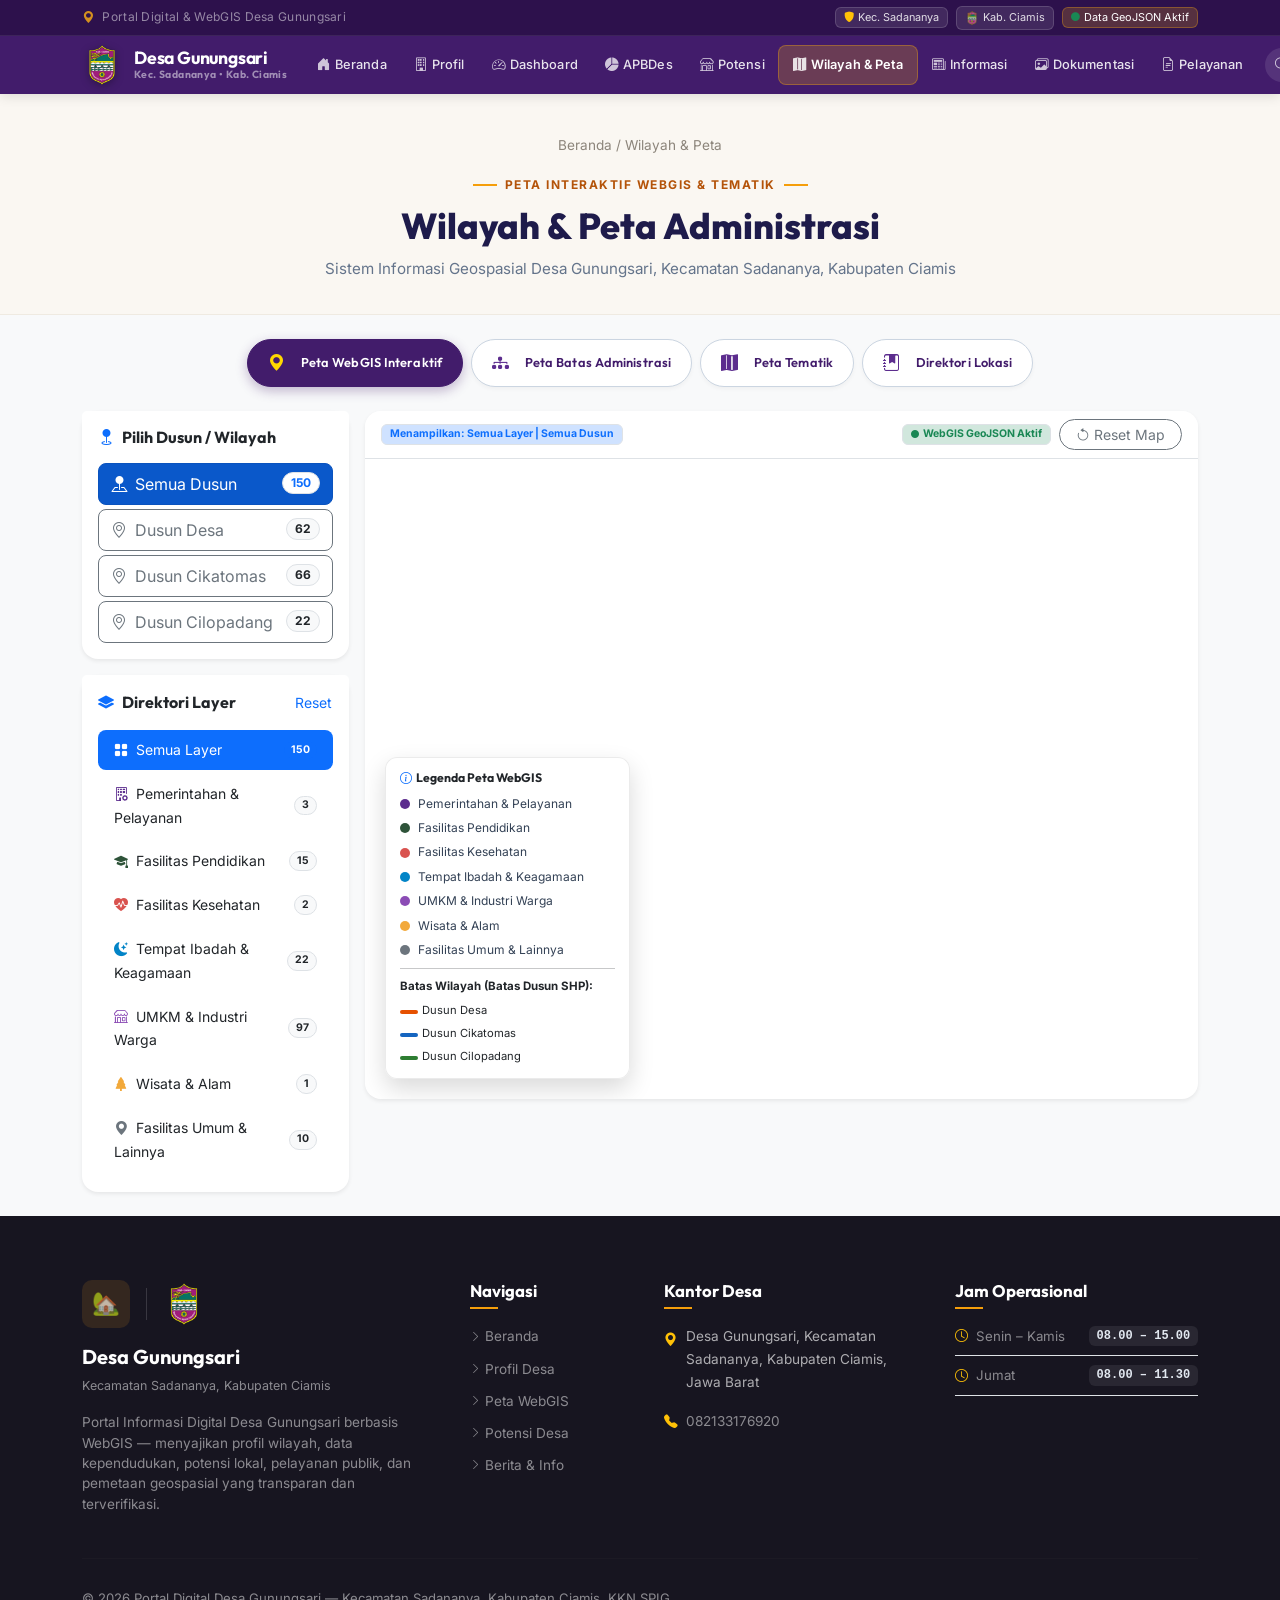
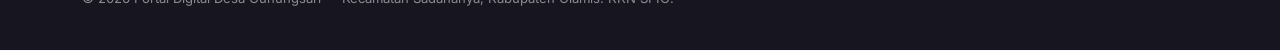
==== commit 47d70816: "Update website" ====
--- a/peta.html
+++ b/peta.html
@@ -447,7 +447,7 @@
                   <a id="btnDownloadBatasPDF" href="data/Peta Batas/Peta Batas RT RW Tahun 2026.pdf" target="_blank" class="btn btn-danger rounded-pill px-3 shadow-sm">
                     <i class="bi bi-file-earmark-pdf-fill me-1"></i>Unduh Berkas PDF
                   </a>
-                  <button id="btnViewBatasHD" class="btn btn-outline-primary rounded-pill px-3 shadow-sm" onclick="openMapModal('assets/uploads/peta_gambar/Peta Batas RT RW Tahun 2026.png', 'Peta Batas RT RW Tahun 2026')">
+                  <button id="btnViewBatasHD" class="btn btn-outline-primary rounded-pill px-3 shadow-sm" onclick="openMapModal('assets/uploads/peta_gambar/Peta Batas RT RW Tahun 2026.jpg', 'Peta Batas RT RW Tahun 2026')">
                     <i class="bi bi-arrows-angle-expand me-1"></i>Perbesar HD
                   </button>
                 </div>
@@ -455,22 +455,22 @@
 
               <!-- Static Map Quick Nav Pills -->
               <div class="d-flex gap-2 mb-3 flex-wrap">
-                <button class="btn btn-sm btn-primary rounded-pill px-3 btn-statis-switch active" data-title="Peta Batas RT RW Tahun 2026" data-img="assets/uploads/peta_gambar/Peta Batas RT RW Tahun 2026.png" data-pdf="data/Peta Batas/Peta Batas RT RW Tahun 2026.pdf">
+                <button class="btn btn-sm btn-primary rounded-pill px-3 btn-statis-switch active" data-title="Peta Batas RT RW Tahun 2026" data-img="assets/uploads/peta_gambar/Peta Batas RT RW Tahun 2026.jpg" data-pdf="data/Peta Batas/Peta Batas RT RW Tahun 2026.pdf">
                   Peta Batas RT RW 2026
                 </button>
-                <button class="btn btn-sm btn-outline-secondary rounded-pill px-3 btn-statis-switch" data-title="Peta Batas RW Tahun 2026" data-img="assets/uploads/peta_gambar/Peta Batas RW Tahun 2026.png" data-pdf="data/Peta Batas/Peta Batas RW Tahun 2026.pdf">
+                <button class="btn btn-sm btn-outline-secondary rounded-pill px-3 btn-statis-switch" data-title="Peta Batas RW Tahun 2026" data-img="assets/uploads/peta_gambar/Peta Batas RW Tahun 2026.jpg" data-pdf="data/Peta Batas/Peta Batas RW Tahun 2026.pdf">
                   Peta Batas RW 2026
                 </button>
-                <button class="btn btn-sm btn-outline-secondary rounded-pill px-3 btn-statis-switch" data-title="Peta Batas Dusun Tahun 2026" data-img="assets/uploads/peta_gambar/Peta Batas Dusun Tahun 2026.png" data-pdf="data/Peta Batas/Peta Batas Dusun Tahun 2026.pdf">
+                <button class="btn btn-sm btn-outline-secondary rounded-pill px-3 btn-statis-switch" data-title="Peta Batas Dusun Tahun 2026" data-img="assets/uploads/peta_gambar/Peta Batas Dusun Tahun 2026.jpg" data-pdf="data/Peta Batas/Peta Batas Dusun Tahun 2026.pdf">
                   Peta Batas Dusun 2026
                 </button>
-                <button class="btn btn-sm btn-outline-secondary rounded-pill px-3 btn-statis-switch" data-title="Peta Batas Desa Tahun 2026" data-img="assets/uploads/peta_gambar/Peta Batas Desa Tahun 2026.png" data-pdf="data/Peta Batas/Peta Batas Desa Tahun 2026.pdf">
+                <button class="btn btn-sm btn-outline-secondary rounded-pill px-3 btn-statis-switch" data-title="Peta Batas Desa Tahun 2026" data-img="assets/uploads/peta_gambar/Peta Batas Desa Tahun 2026.jpg" data-pdf="data/Peta Batas/Peta Batas Desa Tahun 2026.pdf">
                   Peta Batas Desa 2026
                 </button>
               </div>
 
               <div class="map-preview-frame text-center">
-                <img id="imgBatasStatisPreview" src="assets/uploads/peta_gambar/Peta Batas RT RW Tahun 2026.png" alt="Peta Batas RT RW Tahun 2026" class="map-preview-img img-fluid" onclick="openMapModal(this.src, document.getElementById('titleBatasStatis').textContent)">
+                <img id="imgBatasStatisPreview" src="assets/uploads/peta_gambar/Peta Batas RT RW Tahun 2026.jpg" alt="Peta Batas RT RW Tahun 2026" class="map-preview-img img-fluid" onclick="openMapModal(this.src, document.getElementById('titleBatasStatis').textContent)">
               </div>
             </div>
 
@@ -552,7 +552,7 @@
               </div>
 
               <div class="map-preview-frame text-center">
-                <img id="imgTematikPreview" src="assets/uploads/peta_gambar/Peta Batas RT RW Tahun 2026.png" alt="Preview Peta Tematik" class="map-preview-img img-fluid" onclick="openMapModal(this.src, document.getElementById('activeMapTitle').textContent)">
+                <img id="imgTematikPreview" src="assets/uploads/peta_gambar/Peta Batas RT RW Tahun 2026.jpg" alt="Preview Peta Tematik" class="map-preview-img img-fluid" onclick="openMapModal(this.src, document.getElementById('activeMapTitle').textContent)">
               </div>
             </div>
 
@@ -885,19 +885,19 @@
 
   // ─── Map Data Store for Peta Tematik ───────────────────────────────────────
   const tematikMapData = {
-    "peta_rt_rw_2026": { title: "Peta Batas RT RW Tahun 2026", category: "Batas Administrasi", desc: "Peta resmi batas RT dan RW Desa Gunungsari tahun 2026", img: "assets/uploads/peta_gambar/Peta Batas RT RW Tahun 2026.png", pdf: "data/Peta Batas/Peta Batas RT RW Tahun 2026.pdf", catKey: "batas" },
-    "peta_rw_2026": { title: "Peta Batas RW Tahun 2026", category: "Batas Administrasi", desc: "Peta pembagian batas wilayah Rukun Warga (RW) Desa Gunungsari tahun 2026", img: "assets/uploads/peta_gambar/Peta Batas RW Tahun 2026.png", pdf: "data/Peta Batas/Peta Batas RW Tahun 2026.pdf", catKey: "batas" },
-    "peta_dusun_2026": { title: "Peta Batas Dusun Tahun 2026", category: "Batas Administrasi", desc: "Peta pembagian batas kedusunan (Dusun Desa, Dusun Cikatomas, Dusun Cilopadang) 2026", img: "assets/uploads/peta_gambar/Peta Batas Dusun Tahun 2026.png", pdf: "data/Peta Batas/Peta Batas Dusun Tahun 2026.pdf", catKey: "batas" },
-    "peta_desa_2026": { title: "Peta Batas Desa Tahun 2026", category: "Batas Administrasi", desc: "Peta batas administrasi utama Desa Gunungsari, Sadananya tahun 2026", img: "assets/uploads/peta_gambar/Peta Batas Desa Tahun 2026.png", pdf: "data/Peta Batas/Peta Batas Desa Tahun 2026.pdf", catKey: "batas" },
-    "fasum_desa": { title: "Peta Persebaran Fasilitas Umum Desa Gunungsari", category: "Fasilitas Umum", desc: "Peta lokasi seluruh fasilitas publik & sosial di seluruh wilayah Desa Gunungsari", img: "assets/uploads/peta_gambar/Peta Persebaran Fasilitas Umum Desa Gunungsari.png", pdf: "data/Fasilitas Umum/Peta Persebaran Fasilitas Umum Desa Gunungsari.pdf", catKey: "fasum" },
-    "fasum_dusun_desa": { title: "Peta Persebaran Fasilitas Umum Dusun Desa", category: "Fasilitas Umum", desc: "Peta detail fasilitas umum di wilayah Dusun Desa", img: "assets/uploads/peta_gambar/Peta Persebaran Fasilitas Umum Dusun Desa.png", pdf: "data/Fasilitas Umum/Peta Persebaran Fasilitas Umum Dusun Desa.pdf", catKey: "fasum" },
-    "fasum_cikatomas": { title: "Peta Persebaran Fasilitas Umum Dusun Cikatomas", category: "Fasilitas Umum", desc: "Peta detail fasilitas umum di wilayah Dusun Cikatomas", img: "assets/uploads/peta_gambar/Peta Persebaran Fasilitas Umum Dusun Cikatomas.png", pdf: "data/Fasilitas Umum/Peta Persebaran Fasilitas Umum Dusun Cikatomas.pdf", catKey: "fasum" },
-    "fasum_cilopadang": { title: "Peta Persebaran Fasilitas Umum Dusun Cilopadang", category: "Fasilitas Umum", desc: "Peta detail fasilitas umum di wilayah Dusun Cilopadang", img: "assets/uploads/peta_gambar/Peta Persebaran Fasilitas Umum Dusun Cilopadang.png", pdf: "data/Fasilitas Umum/Peta Persebaran Fasilitas Umum Dusun Cilopadang.pdf", catKey: "fasum" },
-    "umkm_desa": { title: "UMKM Desa Gunungsari", category: "UMKM", desc: "Peta sebaran industri kreatif & usaha mikro warga Desa Gunungsari secara menyeluruh", img: "assets/uploads/peta_gambar/UMKM Desa Gunungsari.png", pdf: "data/UMKM/UMKM Desa Gunungsari.pdf", catKey: "umkm" },
-    "umkm_dusun_desa": { title: "UMKM Dusun Desa", category: "UMKM", desc: "Peta sebaran UMKM & usaha warga di Dusun Desa", img: "assets/uploads/peta_gambar/UMKM Dusun Desa.png", pdf: "data/UMKM/UMKM Dusun Desa.pdf", catKey: "umkm" },
-    "umkm_cikatomas": { title: "UMKM Dusun Cikatomas", category: "UMKM", desc: "Peta sebaran UMKM & usaha warga di Dusun Cikatomas", img: "assets/uploads/peta_gambar/UMKM Dusun Cikatomas.png", pdf: "data/UMKM/UMKM Dusun Cikatomas.pdf", catKey: "umkm" },
-    "umkm_cilopadang": { title: "UMKM Dusun Cilopadang", category: "UMKM", desc: "Peta sebaran UMKM & usaha warga di Dusun Cilopadang", img: "assets/uploads/peta_gambar/UMKM Dusun Cilopadang.png", pdf: "data/UMKM/UMKM Dusun Cilopadang.pdf", catKey: "umkm" },
-    "longsor": { title: "Peta Bahaya Longsor", category: "Bahaya Longsor", desc: "Peta mitigasi & zonasi kerawanan bahaya longsor Desa Gunungsari", img: "assets/uploads/peta_gambar/Peta Bahaya Longsor.png", pdf: "data/Bahaya Longsor/Peta Bahaya Longsor.pdf", catKey: "longsor" }
+    "peta_rt_rw_2026": { title: "Peta Batas RT RW Tahun 2026", category: "Batas Administrasi", desc: "Peta resmi batas RT dan RW Desa Gunungsari tahun 2026", img: "assets/uploads/peta_gambar/Peta Batas RT RW Tahun 2026.jpg", pdf: "data/Peta Batas/Peta Batas RT RW Tahun 2026.pdf", catKey: "batas" },
+    "peta_rw_2026": { title: "Peta Batas RW Tahun 2026", category: "Batas Administrasi", desc: "Peta pembagian batas wilayah Rukun Warga (RW) Desa Gunungsari tahun 2026", img: "assets/uploads/peta_gambar/Peta Batas RW Tahun 2026.jpg", pdf: "data/Peta Batas/Peta Batas RW Tahun 2026.pdf", catKey: "batas" },
+    "peta_dusun_2026": { title: "Peta Batas Dusun Tahun 2026", category: "Batas Administrasi", desc: "Peta pembagian batas kedusunan (Dusun Desa, Dusun Cikatomas, Dusun Cilopadang) 2026", img: "assets/uploads/peta_gambar/Peta Batas Dusun Tahun 2026.jpg", pdf: "data/Peta Batas/Peta Batas Dusun Tahun 2026.pdf", catKey: "batas" },
+    "peta_desa_2026": { title: "Peta Batas Desa Tahun 2026", category: "Batas Administrasi", desc: "Peta batas administrasi utama Desa Gunungsari, Sadananya tahun 2026", img: "assets/uploads/peta_gambar/Peta Batas Desa Tahun 2026.jpg", pdf: "data/Peta Batas/Peta Batas Desa Tahun 2026.pdf", catKey: "batas" },
+    "fasum_desa": { title: "Peta Persebaran Fasilitas Umum Desa Gunungsari", category: "Fasilitas Umum", desc: "Peta lokasi seluruh fasilitas publik & sosial di seluruh wilayah Desa Gunungsari", img: "assets/uploads/peta_gambar/Peta Persebaran Fasilitas Umum Desa Gunungsari.jpg", pdf: "data/Fasilitas Umum/Peta Persebaran Fasilitas Umum Desa Gunungsari.pdf", catKey: "fasum" },
+    "fasum_dusun_desa": { title: "Peta Persebaran Fasilitas Umum Dusun Desa", category: "Fasilitas Umum", desc: "Peta detail fasilitas umum di wilayah Dusun Desa", img: "assets/uploads/peta_gambar/Peta Persebaran Fasilitas Umum Dusun Desa.jpg", pdf: "data/Fasilitas Umum/Peta Persebaran Fasilitas Umum Dusun Desa.pdf", catKey: "fasum" },
+    "fasum_cikatomas": { title: "Peta Persebaran Fasilitas Umum Dusun Cikatomas", category: "Fasilitas Umum", desc: "Peta detail fasilitas umum di wilayah Dusun Cikatomas", img: "assets/uploads/peta_gambar/Peta Persebaran Fasilitas Umum Dusun Cikatomas.jpg", pdf: "data/Fasilitas Umum/Peta Persebaran Fasilitas Umum Dusun Cikatomas.pdf", catKey: "fasum" },
+    "fasum_cilopadang": { title: "Peta Persebaran Fasilitas Umum Dusun Cilopadang", category: "Fasilitas Umum", desc: "Peta detail fasilitas umum di wilayah Dusun Cilopadang", img: "assets/uploads/peta_gambar/Peta Persebaran Fasilitas Umum Dusun Cilopadang.jpg", pdf: "data/Fasilitas Umum/Peta Persebaran Fasilitas Umum Dusun Cilopadang.pdf", catKey: "fasum" },
+    "umkm_desa": { title: "UMKM Desa Gunungsari", category: "UMKM", desc: "Peta sebaran industri kreatif & usaha mikro warga Desa Gunungsari secara menyeluruh", img: "assets/uploads/peta_gambar/UMKM Desa Gunungsari.jpg", pdf: "data/UMKM/UMKM Desa Gunungsari.pdf", catKey: "umkm" },
+    "umkm_dusun_desa": { title: "UMKM Dusun Desa", category: "UMKM", desc: "Peta sebaran UMKM & usaha warga di Dusun Desa", img: "assets/uploads/peta_gambar/UMKM Dusun Desa.jpg", pdf: "data/UMKM/UMKM Dusun Desa.pdf", catKey: "umkm" },
+    "umkm_cikatomas": { title: "UMKM Dusun Cikatomas", category: "UMKM", desc: "Peta sebaran UMKM & usaha warga di Dusun Cikatomas", img: "assets/uploads/peta_gambar/UMKM Dusun Cikatomas.jpg", pdf: "data/UMKM/UMKM Dusun Cikatomas.pdf", catKey: "umkm" },
+    "umkm_cilopadang": { title: "UMKM Dusun Cilopadang", category: "UMKM", desc: "Peta sebaran UMKM & usaha warga di Dusun Cilopadang", img: "assets/uploads/peta_gambar/UMKM Dusun Cilopadang.jpg", pdf: "data/UMKM/UMKM Dusun Cilopadang.pdf", catKey: "umkm" },
+    "longsor": { title: "Peta Bahaya Longsor", category: "Bahaya Longsor", desc: "Peta mitigasi & zonasi kerawanan bahaya longsor Desa Gunungsari", img: "assets/uploads/peta_gambar/Peta Bahaya Longsor.jpg", pdf: "data/Bahaya Longsor/Peta Bahaya Longsor.pdf", catKey: "longsor" }
   };
 
   const katConfig = {
@@ -958,7 +958,9 @@
       function smartReproject(gj, epsg) {
         if (!gj) return null;
         if (isAlreadyWgs84(gj)) return gj;  // already WGS84, no reprojection needed
-        return reprojectGeoJSON(gj, epsg);
+        // reprojectGeoJSON may not be available if proj4 library is not loaded
+        if (typeof reprojectGeoJSON === 'function') return reprojectGeoJSON(gj, epsg);
+        return gj; // fallback: return as-is if reproject not available
       }
 
       // Load boundary data (already WGS84 if converted by Python script)
@@ -1300,7 +1302,7 @@
             layer.bindPopup('<div class="p-2"><h6 class="fw-bold mb-1">' + rtText + '</h6></div>');
           }
         }).addTo(groupRT);
-        if (!fitTarget) fitTarget = rtGeo;
+        if (!fitTarget) fitTarget = groupRT;
       }
 
       [groupDesa, groupDusun, groupRW, groupRT].forEach(g => g.addTo(mapBatasAdmin));
--- a/assets/css/style.css
+++ b/assets/css/style.css
@@ -3259,6 +3259,7 @@
   .hero-section-new { min-height: auto; padding: 3.5rem 0 4rem; }
   .hero-image-card img { height: 380px; }
   .editorial-img-box img { height: 320px; }
+  .editorial-img-box.portrait img { height: auto !important; max-height: 580px !important; object-fit: contain !important; background: #0f1913; width: 100%; }
   .featured-potensi-img img { height: 340px; }
   .kades-card { flex-direction: column; text-align: center; }
   .kades-avatar, .kades-avatar-placeholder { margin: 0 auto; }
@@ -3275,6 +3276,11 @@
   .activity-card.featured .card-img-top { height: 260px; }
   .cta-banner-title { font-size: 1.9rem; }
   .page-header-clean h1 { font-size: 2rem; }
+  .quick-access-section { margin-top: 1rem; }
+  .quick-access-card { padding: 0.85rem 0.8rem; gap: 0.65rem; }
+  .quick-icon-box { width: 42px; height: 42px; font-size: 1.2rem; }
+  .quick-access-card h6 { font-size: 0.88rem; }
+  .quick-access-card small { font-size: 0.7rem; }
 }
 
 @media (max-width: 575.98px) {
@@ -3289,6 +3295,12 @@
   .filter-pills { gap: 0.35rem; }
   .filter-pill,
   .filter-btn { padding: 0.4rem 0.85rem !important; font-size: var(--text-xs) !important; }
+  .quick-access-section { margin-top: 0.75rem; padding-bottom: 0.5rem; }
+  .quick-access-card { padding: 0.75rem 0.65rem !important; gap: 0.55rem !important; border-radius: var(--radius-md) !important; }
+  .quick-icon-box { width: 38px !important; height: 38px !important; font-size: 1.1rem !important; border-radius: 8px !important; }
+  .quick-access-card h6 { font-size: 0.82rem !important; line-height: 1.25 !important; }
+  .quick-access-card small { font-size: 0.66rem !important; line-height: 1.2 !important; display: block; white-space: nowrap; overflow: hidden; text-overflow: ellipsis; }
+  .editorial-img-box.portrait img { max-height: 480px !important; }
 }
 
 /* Print styles */
